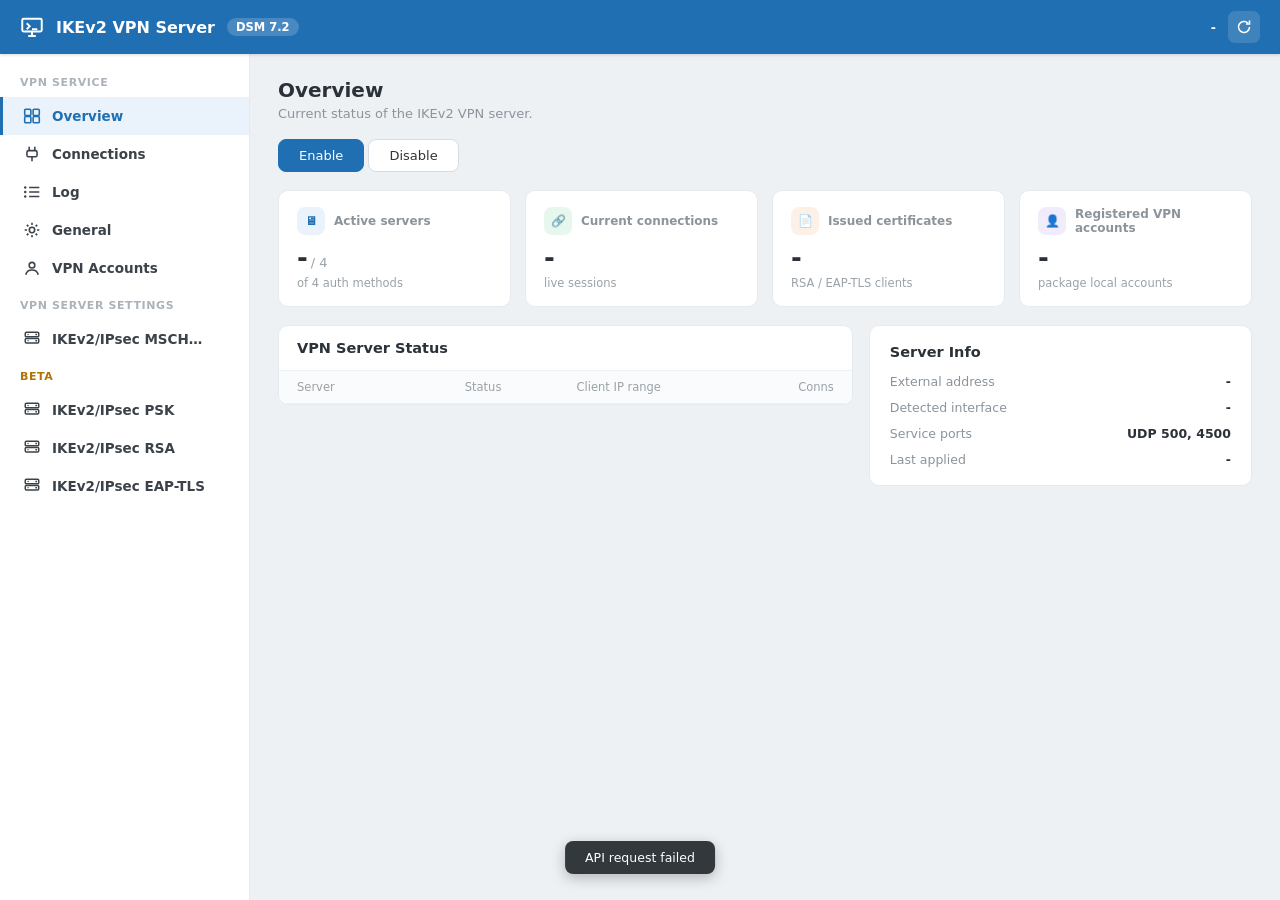
==== src/package/ui/index.html @ 40266e8a "Initial commit: IKEv2 VPN Server package for Synology DSM 7.2 Standalone IKEv2/IPsec VPN server for " ====
<!DOCTYPE html>
<html lang="ko">
<head>
<meta charset="utf-8">
<meta name="viewport" content="width=device-width, initial-scale=1">
<title>IKEv2 VPN Server</title>
<style>
:root{
    --bg:#eef1f4;--card:#ffffff;--line:#e6eaee;--line2:#eef1f4;--txt:#2b3138;--sub:#8b939b;
    --accent:#1f6fb2;--accent-h:#0a76c4;--accent-bg:#eaf3fb;
    --ok:#2fa85e;--ok-bg:#e8f7ee;--bad:#e5734a;--bad-bg:#fdf1e7;--warn:#d97a3a;
}
*{box-sizing:border-box}
body{margin:0;font-family:"Segoe UI","Apple SD Gothic Neo","Malgun Gothic",system-ui,sans-serif;
    color:var(--txt);background:var(--bg);font-size:13px}
a{color:var(--accent);text-decoration:none}a:hover{text-decoration:underline}
input,select,button{font-family:inherit;font-size:13px}
input:disabled,select:disabled{background:#f5f6f7!important;color:#b0b5ba!important;border-color:#e0e4e8!important}
select:focus,input:focus{border-color:var(--accent)!important;outline:none}
::-webkit-scrollbar{width:10px;height:10px}
::-webkit-scrollbar-thumb{background:#c9d0d7;border-radius:5px;border:2px solid transparent;background-clip:padding-box}

.app{display:flex;flex-direction:column;height:100vh;min-height:600px}
.topbar{height:54px;flex:none;background:var(--accent);display:flex;align-items:center;
    padding:0 20px;color:#fff;gap:12px;box-shadow:0 1px 3px rgba(0,0,0,.15);z-index:5}
.topbar .title{font-size:16px;font-weight:600}
.topbar .badge{padding:2px 9px;border-radius:11px;background:rgba(255,255,255,.18);font-size:11.5px;font-weight:600}
.topbar .spacer{flex:1}
.topbar .stat{display:flex;align-items:center;gap:8px;font-size:12.5px;font-weight:700;
    background:transparent;border:none;border-radius:0;padding:0;color:#fff}
.dot{width:9px;height:9px;border-radius:50%;flex:none}
.dot.ok{background:#54d17a;box-shadow:0 0 0 3px rgba(84,209,122,.25)}
.dot.bad{background:#e2e6ea}
.iconbtn{background:rgba(255,255,255,.14);border:none;color:#fff;width:32px;height:32px;
    border-radius:7px;cursor:pointer;display:flex;align-items:center;justify-content:center}
.iconbtn:hover{background:rgba(255,255,255,.26)}

.body{flex:1;display:flex;min-height:0}
.sidebar{width:250px;flex:none;background:#fff;border-right:1px solid var(--line);padding:10px 0;overflow-y:auto}
.sidebar .hd{padding:12px 20px 8px;font-size:11px;font-weight:700;color:#aab2ba;letter-spacing:.6px;text-transform:uppercase}
.navitem{display:flex;align-items:center;gap:11px;padding:10px 20px;cursor:pointer;font-size:13.5px;
    color:#3b4249;font-weight:600;border-left:3px solid transparent;user-select:none}
.navitem:hover{background:#f2f6fa}
.navitem.active{color:var(--accent);font-weight:700;background:var(--accent-bg);border-left-color:var(--accent)}
.navitem svg{flex:none}
.navitem .nm{flex:1;white-space:nowrap;overflow:hidden;text-overflow:ellipsis}
.navitem .dot{width:7px;height:7px}

.main{flex:1;min-width:0;overflow-y:auto}
.page{padding:24px 28px 40px;max-width:1200px}
.page h1{font-size:20px;font-weight:700;margin:0 0 4px}
.page .desc{color:var(--sub);margin-bottom:18px}
.hidden{display:none!important}

.card{background:var(--card);border:1px solid var(--line);border-radius:10px;overflow:hidden;margin-bottom:16px}
.card .pad{padding:18px 20px}
.card h2{font-size:14.5px;font-weight:700;margin:0}
.card .chd{padding:14px 18px;display:flex;align-items:center;justify-content:space-between;border-bottom:1px solid var(--line2)}

.notice{margin:0 0 14px;padding:10px 14px;border-radius:8px;background:var(--bad-bg);color:#a6431c;font-size:12.5px;line-height:1.5}
.notice.show{display:block}.notice{display:none}
.notice a{color:#a6431c;text-decoration:underline}

.statgrid{display:grid;grid-template-columns:repeat(auto-fit,minmax(190px,1fr));gap:14px;margin-bottom:18px}
.stat{background:var(--card);border:1px solid var(--line);border-radius:10px;padding:16px 18px}
.stat .top{display:flex;align-items:center;gap:9px;color:var(--sub);font-size:12px;font-weight:600}
.stat .ic{width:28px;height:28px;border-radius:8px;display:flex;align-items:center;justify-content:center;flex:none}
.stat .val{font-size:26px;font-weight:700;margin-top:10px;line-height:1}
.stat .val .unit{font-size:13px;font-weight:500;color:#9aa2a8;margin-left:3px}
.stat .sub{font-size:11.5px;color:#9aa2a8;margin-top:5px}

table{width:100%;border-collapse:collapse}
.thead{display:grid;padding:9px 18px;font-size:11.5px;color:#9aa2a8;background:#fafbfc;border-bottom:1px solid var(--line2)}
.trow{display:grid;padding:12px 18px;align-items:center;border-bottom:1px solid var(--line2);font-size:12.5px}
.trow:last-child{border-bottom:none}
.trow:hover{background:#f8fafc}
.empty{padding:60px 20px;text-align:center;color:#aab2ba}
.empty svg{margin-bottom:8px}

.badge2{display:inline-flex;align-items:center;gap:6px;padding:3px 10px;border-radius:12px;font-size:11.5px;font-weight:600}
.badge2 .d{width:6px;height:6px;border-radius:50%}
.beta-tag{font-size:10.5px;font-weight:700;letter-spacing:.5px;color:#8a5a00;background:#ffe6b0;padding:2px 7px;border-radius:6px;line-height:1.4}
.sidebar .hd.beta{color:#b07400}

.form-row{display:grid;grid-template-columns:170px 1fr;align-items:center;gap:12px;margin-bottom:13px}
.form-row label{color:#4a525a}
.form-row input[type=text],.form-row input[type=password],.form-row select{
    height:32px;border:1px solid #c3ccd4;border-radius:6px;padding:0 8px;max-width:320px;width:100%}
.chk{display:flex;align-items:center;gap:8px;cursor:pointer}
.chk input{width:15px;height:15px;accent-color:var(--accent);margin:0}

.btn{padding:8px 20px;font-size:13px;border-radius:8px;cursor:pointer;border:1px solid #d5dce2;background:#fff;color:#333}
.btn:hover{background:#f2f4f6}
.btn.primary{background:var(--accent);border-color:var(--accent);color:#fff}
.btn.primary:hover{background:var(--accent-h)}
.btn.danger{border-color:#f0c4b8;color:#c0472a;background:#fff}
.btn.danger:hover{background:#fdf1e7}
.btn.sm{padding:5px 12px;font-size:12px;border-radius:6px}
.btn:disabled{opacity:.5;cursor:default}
.actions{display:flex;justify-content:flex-end;gap:10px;margin-top:16px}
.toolbar{padding:12px 18px;display:flex;gap:8px;align-items:center;border-bottom:1px solid var(--line2)}

.searchbox{position:relative;width:220px}
.searchbox svg{position:absolute;left:9px;top:9px}
.searchbox input{width:100%;height:32px;border:1px solid #c3ccd4;border-radius:6px;padding:0 8px 0 30px}

#toast{position:fixed;bottom:26px;left:50%;transform:translateX(-50%) translateY(20px);
    background:rgba(40,44,48,.94);color:#fff;padding:9px 20px;border-radius:8px;font-size:12.5px;
    box-shadow:0 4px 14px rgba(0,0,0,.25);opacity:0;pointer-events:none;transition:.2s}
#toast.show{opacity:1;transform:translateX(-50%) translateY(0)}
</style>
</head>
<body>

<div class="app">
  <div class="topbar">
    <svg width="24" height="24" viewBox="0 0 16 16" fill="none" stroke="#fff" stroke-width="1.3"><rect x="1.5" y="2.5" width="13" height="8.5" rx="1"></rect><path d="M5.5 14h5M8 11v3"></path><path d="M4.5 5.5l2 2-2 2M8 9.5h3.5" stroke-width="1.2"></path></svg>
    <div class="title">IKEv2 VPN Server</div>
    <div class="badge">DSM 7.2</div>
    <div class="spacer"></div>
    <div class="stat"><span class="dot" id="d_svc"></span><span id="t_svc">-</span></div>
    <button class="iconbtn" id="btn_refresh" data-i18n-title="refresh_title" title="새로고침"><svg width="16" height="16" viewBox="0 0 16 16" fill="none" stroke="currentColor" stroke-width="1.6"><path d="M13.5 8a5.5 5.5 0 1 1-1.6-3.9"></path><path d="M13.5 1.5v3.5H10"></path></svg></button>
  </div>

  <div class="body">
    <div class="sidebar">
      <div class="hd" data-i18n="nav_service_group">VPN 서비스 관리</div>
      <div class="navitem" data-nav="overview"><svg width="18" height="18" viewBox="0 0 16 16" fill="none" stroke="currentColor" stroke-width="1.4"><rect x="1.5" y="2" width="5.5" height="5.5" rx="1"></rect><rect x="9" y="2" width="5.5" height="5.5" rx="1"></rect><rect x="1.5" y="8.5" width="5.5" height="5.5" rx="1"></rect><rect x="9" y="8.5" width="5.5" height="5.5" rx="1"></rect></svg><span class="nm" data-i18n="nav_overview">개요</span></div>
      <div class="navitem" data-nav="connections"><svg width="18" height="18" viewBox="0 0 16 16" fill="none" stroke="currentColor" stroke-width="1.4"><path d="M5.5 1.5v3.5M10.5 1.5v3.5"></path><rect x="3.5" y="5" width="9" height="5.5" rx="1.5"></rect><path d="M8 10.5v4"></path></svg><span class="nm" data-i18n="nav_connections">연결 목록</span></div>
      <div class="navitem" data-nav="log"><svg width="18" height="18" viewBox="0 0 16 16" fill="none" stroke="currentColor" stroke-width="1.4"><path d="M5.5 4h9M5.5 8h9M5.5 12h9"></path><path d="M2 4h.01M2 8h.01M2 12h.01" stroke-width="2.2" stroke-linecap="round"></path></svg><span class="nm" data-i18n="nav_log">로그</span></div>
      <div class="navitem" data-nav="general"><svg width="18" height="18" viewBox="0 0 16 16" fill="none" stroke="currentColor" stroke-width="1.4"><circle cx="8" cy="8" r="2.4"></circle><path d="M8 1.5v2M8 12.5v2M1.5 8h2M12.5 8h2M3.4 3.4l1.4 1.4M11.2 11.2l1.4 1.4M12.6 3.4l-1.4 1.4M4.8 11.2l-1.4 1.4"></path></svg><span class="nm" data-i18n="nav_general">일반 설정</span></div>
      <div class="navitem" data-nav="accounts"><svg width="18" height="18" viewBox="0 0 16 16" fill="none" stroke="currentColor" stroke-width="1.4"><circle cx="8" cy="5.5" r="2.5"></circle><path d="M2.5 14c.7-3 3-4.2 5.5-4.2s4.8 1.2 5.5 4.2"></path></svg><span class="nm" data-i18n="nav_accounts">VPN 계정</span></div>
      <div class="hd" data-i18n="nav_server_group">VPN Server 설정</div>
      <div class="navitem" data-nav="mschapv2"><svg width="18" height="18" viewBox="0 0 16 16" fill="none" stroke="currentColor" stroke-width="1.3"><rect x="2" y="2" width="12" height="4" rx="1"></rect><rect x="2" y="7.5" width="12" height="4" rx="1"></rect><circle cx="4.5" cy="4" r=".6" fill="currentColor" stroke="none"></circle><circle cx="4.5" cy="9.5" r=".6" fill="currentColor" stroke="none"></circle><path d="M11 4h1.5M11 9.5h1.5"></path></svg><span class="nm">IKEv2/IPsec MSCHAPv2</span><span class="dot" id="d_srv_mschapv2"></span></div>
      <div class="hd beta">Beta</div>
      <div class="navitem" data-nav="psk"><svg width="18" height="18" viewBox="0 0 16 16" fill="none" stroke="currentColor" stroke-width="1.3"><rect x="2" y="2" width="12" height="4" rx="1"></rect><rect x="2" y="7.5" width="12" height="4" rx="1"></rect><circle cx="4.5" cy="4" r=".6" fill="currentColor" stroke="none"></circle><circle cx="4.5" cy="9.5" r=".6" fill="currentColor" stroke="none"></circle><path d="M11 4h1.5M11 9.5h1.5"></path></svg><span class="nm">IKEv2/IPsec PSK</span><span class="dot" id="d_srv_psk"></span></div>
      <div class="navitem" data-nav="rsa"><svg width="18" height="18" viewBox="0 0 16 16" fill="none" stroke="currentColor" stroke-width="1.3"><rect x="2" y="2" width="12" height="4" rx="1"></rect><rect x="2" y="7.5" width="12" height="4" rx="1"></rect><circle cx="4.5" cy="4" r=".6" fill="currentColor" stroke="none"></circle><circle cx="4.5" cy="9.5" r=".6" fill="currentColor" stroke="none"></circle><path d="M11 4h1.5M11 9.5h1.5"></path></svg><span class="nm">IKEv2/IPsec RSA</span><span class="dot" id="d_srv_rsa"></span></div>
      <div class="navitem" data-nav="eaptls"><svg width="18" height="18" viewBox="0 0 16 16" fill="none" stroke="currentColor" stroke-width="1.3"><rect x="2" y="2" width="12" height="4" rx="1"></rect><rect x="2" y="7.5" width="12" height="4" rx="1"></rect><circle cx="4.5" cy="4" r=".6" fill="currentColor" stroke="none"></circle><circle cx="4.5" cy="9.5" r=".6" fill="currentColor" stroke="none"></circle><path d="M11 4h1.5M11 9.5h1.5"></path></svg><span class="nm">IKEv2/IPsec EAP-TLS</span><span class="dot" id="d_srv_eaptls"></span></div>
    </div>

    <div class="main">

      <!-- ================= overview ================= -->
      <div class="page" id="pg_overview">
        <h1 data-i18n="ov_title">개요</h1>
        <div class="desc" data-i18n="ov_desc">IKEv2 VPN 서버의 현재 상태입니다.</div>
        <div class="notice" id="n_setup"></div>
        <div class="notice" id="n_daemon"></div>

        <div style="margin-bottom:18px">
          <button class="btn primary" id="btn_svc_enable" data-i18n="btn_enable">활성화</button>
          <button class="btn" id="btn_svc_disable" data-i18n="btn_disable">비활성화</button>
        </div>

        <div class="statgrid">
          <div class="stat"><div class="top"><span class="ic" style="background:var(--accent-bg);color:var(--accent)">&#128421;</span><span data-i18n="stat_active">활성 서버</span></div><div class="val" id="s_active">-<span class="unit">/ 4</span></div><div class="sub" data-i18n="stat_active_sub">인증 방식 4개 중</div></div>
          <div class="stat"><div class="top"><span class="ic" style="background:var(--ok-bg);color:var(--ok)">&#128279;</span><span data-i18n="stat_conn">현재 연결</span></div><div class="val" id="s_conn">-</div><div class="sub" data-i18n="stat_conn_sub">실시간 세션 수</div></div>
          <div class="stat"><div class="top"><span class="ic" style="background:#fdf1e7;color:#d97a3a">&#128196;</span><span data-i18n="stat_certs">발급된 인증서</span></div><div class="val" id="s_certs">-</div><div class="sub" data-i18n="stat_certs_sub">RSA / EAP-TLS 클라이언트</div></div>
          <div class="stat"><div class="top"><span class="ic" style="background:#f0ecfb;color:#7159c4">&#128100;</span><span data-i18n="stat_users">등록된 VPN 계정</span></div><div class="val" id="s_users">-</div><div class="sub" data-i18n="stat_users_sub">패키지 로컬 계정</div></div>
        </div>

        <div style="display:grid;grid-template-columns:1.5fr 1fr;gap:16px;align-items:start">
          <div class="card">
            <div class="chd"><h2 data-i18n="ov_serverstate">VPN 서버 상태</h2><span id="t_enabledcount" style="font-size:12px;color:var(--sub)"></span></div>
            <div class="thead" style="grid-template-columns:1.5fr 1fr 1.4fr .9fr"><div data-i18n="th_server">서버</div><div data-i18n="th_status">상태</div><div data-i18n="th_subnet">클라이언트 IP 대역</div><div style="text-align:right" data-i18n="th_conn">연결</div></div>
            <div id="ov_rows"></div>
          </div>
          <div class="card"><div class="pad">
            <h2 style="margin-bottom:14px" data-i18n="ov_serverinfo">서버 정보</h2>
            <div style="display:grid;grid-template-columns:auto 1fr;row-gap:11px;column-gap:14px;font-size:12.5px">
              <span style="color:var(--sub)" data-i18n="info_addr">외부 주소</span><span id="i_addr" style="text-align:right;font-weight:600">-</span>
              <span style="color:var(--sub)" data-i18n="info_iface">감지된 네트워크 인터페이스</span><span id="i_iface" style="text-align:right;font-weight:600">-</span>
              <span style="color:var(--sub)" data-i18n="info_port">서비스 포트</span><span style="text-align:right;font-weight:600">UDP 500, 4500</span>
              <span style="color:var(--sub)" data-i18n="info_applied">마지막 설정 적용</span><span id="i_applied" style="text-align:right;font-weight:600">-</span>
            </div>
          </div></div>
        </div>
      </div>

      <!-- ================= connections ================= -->
      <div class="page hidden" id="pg_connections">
        <h1 data-i18n="conn_title">연결 목록</h1>
        <div class="desc" data-i18n="conn_desc">현재 연결된 IKEv2 VPN 세션입니다.</div>
        <div class="card">
          <div class="toolbar"><div style="flex:1"></div><button class="btn" id="btn_conn_refresh" data-i18n="btn_refresh2">새로 고침</button></div>
          <div class="thead" style="grid-template-columns:1.1fr 1.3fr 1.3fr 1fr .9fr"><div data-i18n="th_proto">프로토콜</div><div data-i18n="th_clientip">클라이언트 IP</div><div data-i18n="th_assignedip">할당 IP</div><div data-i18n="th_status">상태</div><div style="text-align:right" data-i18n="th_action">작업</div></div>
          <div id="conn_rows"></div>
        </div>
      </div>

      <!-- ================= log ================= -->
      <div class="page hidden" id="pg_log">
        <h1 data-i18n="log_title">로그</h1>
        <div class="desc" data-i18n="log_desc">인증 성공/실패 및 연결 종료 이벤트입니다 (최근 300건).</div>
        <div class="card">
          <div class="toolbar">
            <button class="btn" id="btn_log_clear" data-i18n="btn_clear">정리</button>
            <button class="btn" id="btn_log_export" data-i18n="btn_export">내보내기</button>
            <div style="flex:1"></div>
            <select id="f_log_proto" style="width:200px;height:34px;border:1px solid #c3ccd4;border-radius:6px;padding:0 8px">
              <option value="" data-i18n="opt_all">모두</option>
              <option value="MSCHAPv2">IKEv2/IPsec MSCHAPv2</option>
              <option value="PSK">IKEv2/IPsec PSK</option>
              <option value="RSA">IKEv2/IPsec RSA</option>
              <option value="EAP-TLS">IKEv2/IPsec EAP-TLS</option>
            </select>
          </div>
          <div class="thead" style="grid-template-columns:1.3fr 1fr 1fr 2fr"><div data-i18n="th_datetime">날짜 및 시간</div><div data-i18n="th_proto">프로토콜</div><div data-i18n="th_ip">IP</div><div data-i18n="th_event">이벤트</div></div>
          <div id="log_rows"></div>
        </div>
      </div>

      <!-- ================= general ================= -->
      <div class="page hidden" id="pg_general">
        <h1 data-i18n="gen_title">일반 설정</h1>
        <div class="desc" data-i18n="gen_desc">서버 공통 설정입니다.</div>
        <div class="card"><div class="pad">
          <div class="form-row"><label data-i18n="lbl_hostname">외부 호스트 이름</label><input type="text" id="g_hostname" data-i18n-ph="ph_hostname" placeholder="비우면 인증서 CN 사용"></div>
          <div class="form-row"><label data-i18n="lbl_enc">암호화</label>
            <select id="g_enc"><option value="auto" data-i18n="enc_auto_opt">권장 (자동, 여러 후보 제공)</option><option value="aes256" data-i18n="enc_aes256">AES-256만</option><option value="aes128" data-i18n="enc_aes128">AES-128만</option></select>
          </div>
          <div class="form-row"><label data-i18n="lbl_iface">수신 인터페이스</label>
            <select id="g_iface"><option value="" data-i18n="opt_all_ifaces">모든 인터페이스</option></select>
          </div>
          <div class="form-row"><label data-i18n="lbl_egress">인터넷 연결 인터페이스</label><span id="g_iface_ro" style="color:#4a525a">-</span></div>
        </div></div>
        <div class="card"><div class="pad">
          <h2 style="margin-bottom:12px" data-i18n="sec_title">보안</h2>
          <label class="chk"><input type="checkbox" id="g_autoblock"><span data-i18n="autoblock_label">DSM 자동 차단 연동 (인증 실패 IP를 DSM 자동 차단 목록에 등록)</span></label>
          <div class="notice" id="n_dsmab" style="margin-top:10px"></div>
        </div></div>
        <div class="actions"><button class="btn" id="btn_general_reset" data-i18n="btn_reset">재설정</button><button class="btn primary" id="btn_general_apply" data-i18n="btn_apply">적용</button></div>
      </div>

      <!-- ================= VPN accounts ================= -->
      <div class="page hidden" id="pg_accounts">
        <h1 data-i18n="acc_title">VPN 계정</h1>
        <div class="desc" data-i18n="acc_desc">MSCHAPv2(패키지 계정 모드)에서 사용할 로컬 VPN 계정입니다. DSM 계정 모드는 활성화된 DSM 사용자 계정을 그대로 사용합니다(비활성/무암호 계정은 자동 제외).</div>
        <div class="card">
          <div class="toolbar">
            <input type="text" id="a_user" data-i18n-ph="ph_username" placeholder="사용자 이름" style="height:32px;border:1px solid #c3ccd4;border-radius:6px;padding:0 8px;width:160px">
            <input type="password" id="a_pass" data-i18n-ph="ph_password" placeholder="비밀번호" style="height:32px;border:1px solid #c3ccd4;border-radius:6px;padding:0 8px;width:160px">
            <button class="btn primary sm" id="btn_user_add" data-i18n="btn_addaccount">계정 추가</button>
            <div style="flex:1"></div>
            <div class="searchbox"><svg width="14" height="14" viewBox="0 0 16 16" fill="none" stroke="#9aa2a8" stroke-width="1.6"><circle cx="7" cy="7" r="4.5"></circle><path d="M10.5 10.5L14 14"></path></svg><input id="a_search" data-i18n-ph="ph_search" placeholder="검색"></div>
          </div>
          <div class="thead" style="grid-template-columns:2fr 1fr"><div data-i18n="th_username">사용자 이름</div><div style="text-align:right" data-i18n="th_action">작업</div></div>
          <div id="acc_rows"></div>
        </div>
      </div>

      <!-- ================= per-server pages (mschapv2/psk/rsa/eaptls) ================= -->
      <div class="page hidden" id="pg_server">
        <div style="display:flex;align-items:center;gap:12px;margin-bottom:6px">
          <span style="width:38px;height:38px;border-radius:10px;background:var(--accent-bg);display:flex;align-items:center;justify-content:center;flex:none"><svg width="20" height="20" viewBox="0 0 16 16" fill="none" stroke="var(--accent)" stroke-width="1.2"><rect x="2" y="2" width="12" height="4.5" rx="1"></rect><rect x="2" y="8" width="12" height="4.5" rx="1"></rect><circle cx="4.4" cy="4.25" r=".7" fill="var(--accent)" stroke="none"></circle><circle cx="4.4" cy="10.25" r=".7" fill="var(--accent)" stroke="none"></circle></svg></span>
          <div><div style="font-size:20px;font-weight:700;display:flex;align-items:center;gap:8px"><span id="sv_title">-</span><span id="sv_beta_tag" class="beta-tag hidden">BETA</span></div><div style="font-size:12.5px;color:var(--sub)" data-i18n="sv_desc">이 인증 방식을 사용하는 IKEv2 VPN 서버를 구성합니다.</div></div>
        </div>

        <div class="notice" id="n_beta" style="background:#fff6e5;color:#8a5a00" data-i18n-html="beta_notice">이 인증 방식은 <b>Beta</b> 기능입니다. 실기기 검증이 충분하지 않아 예고 없이 동작이 바뀌거나 정상 동작하지 않을 수 있습니다. 안정적인 사용에는 <b>IKEv2/IPsec MSCHAPv2</b>를 권장합니다.</div>

        <div class="card"><div class="pad">
          <label class="chk" style="padding-bottom:16px;margin-bottom:16px;border-bottom:1px solid var(--line2)"><input type="checkbox" id="sv_enabled"><span style="font-weight:600;font-size:14px" id="sv_enabled_label">서버 활성화</span></label>

          <div class="form-row"><label data-i18n="lbl_subnet">클라이언트 IP 대역 (CIDR)</label><input type="text" id="sv_subnet" placeholder="10.10.0.0/24"></div>
          <div class="form-row"><label data-i18n="lbl_dns">DNS</label><input type="text" id="sv_dns" placeholder="8.8.8.8"></div>

          <div class="form-row hidden" id="row_authsrc"><label data-i18n="lbl_authsrc">인증 소스</label>
            <select id="sv_authsrc"><option value="local" data-i18n="authsrc_local">패키지 VPN 계정</option><option value="dsm" data-i18n="authsrc_dsm">DSM 사용자 계정</option></select>
          </div>
          <div class="notice" id="n_radius"></div>

          <div class="form-row hidden" id="row_psk"><label data-i18n="lbl_psk">사전 공유 키</label><input type="password" id="sv_psk" data-i18n-ph="ph_psk_auto" placeholder="비워두면 자동 생성"></div>

          <div class="form-row"><label data-i18n="lbl_enc">암호화</label><span id="sv_enc_ro" style="color:#4a525a">-</span>&nbsp;<a href="#" id="sv_enc_link" data-i18n="enc_change_link">(일반 설정에서 변경)</a></div>

          <div class="form-row hidden" id="row_cert"><label data-i18n="lbl_servercert">서버 인증서</label><span id="sv_cert_ro" style="color:#4a525a">-</span></div>
          <div class="form-row hidden" id="row_clientca"><label data-i18n="lbl_clientca">클라이언트 CA</label><span id="sv_clientca_ro" style="color:#4a525a" data-i18n="clientca_default">패키지 자체 발급 CA</span></div>
        </div></div>

        <div class="actions"><button class="btn" id="btn_server_reset" data-i18n="btn_reset">재설정</button><button class="btn primary" id="btn_server_apply" data-i18n="btn_apply">적용</button></div>

        <!-- profile downloads -->
        <div class="card hidden" id="card_profiles"><div class="pad">
          <h2 style="margin-bottom:12px" data-i18n="profiles_title">클라이언트 프로필</h2>
          <div style="display:flex;flex-wrap:wrap;gap:8px" id="profile_buttons"></div>
        </div></div>

        <!-- client certificates (rsa / eaptls) -->
        <div class="card hidden" id="card_certs">
          <div class="chd"><h2 data-i18n="clientcert_title">클라이언트 인증서</h2></div>
          <div class="pad" style="padding-bottom:0">
            <div style="display:flex;gap:8px;margin-bottom:14px">
              <input type="text" id="c_name" data-i18n-ph="ph_certname" placeholder="인증서 이름" style="height:32px;border:1px solid #c3ccd4;border-radius:6px;padding:0 8px;width:160px">
              <input type="password" id="c_pass" data-i18n-ph="ph_p12pass" placeholder="P12 비밀번호" style="height:32px;border:1px solid #c3ccd4;border-radius:6px;padding:0 8px;width:160px">
              <button class="btn primary sm" id="btn_cert_issue" data-i18n="btn_issue">발급 &amp; 다운로드</button>
            </div>
          </div>
          <div class="thead" style="grid-template-columns:1.6fr 1.4fr .8fr"><div data-i18n="th_name">이름</div><div data-i18n="th_expiry">만료일</div><div style="text-align:right" data-i18n="th_action">작업</div></div>
          <div id="cert_rows"></div>
        </div>
      </div>

    </div>
  </div>
</div>

<div id="toast"></div>

<form id="f_download" method="POST" style="display:none" target="dl_frame"></form>
<iframe name="dl_frame" style="display:none"></iframe>

<script>
// ------------------------------------------------------------ i18n
// Korean for Korean browsers, English for everyone else.
var LANG = (function () {
    var l = (navigator.languages && navigator.languages[0]) || navigator.language || navigator.userLanguage || "en";
    return /^ko/i.test(l) ? "ko" : "en";
})();

var I18N = {
    ko: {
        refresh_title: "새로고침",
        nav_service_group: "VPN 서비스 관리", nav_server_group: "VPN Server 설정",
        nav_overview: "개요", nav_connections: "연결 목록", nav_log: "로그", nav_general: "일반 설정", nav_accounts: "VPN 계정",
        ov_title: "개요", ov_desc: "IKEv2 VPN 서버의 현재 상태입니다.",
        btn_enable: "활성화", btn_disable: "비활성화",
        stat_active: "활성 서버", stat_active_sub: "인증 방식 4개 중",
        stat_conn: "현재 연결", stat_conn_sub: "실시간 세션 수",
        stat_certs: "발급된 인증서", stat_certs_sub: "RSA / EAP-TLS 클라이언트",
        stat_users: "등록된 VPN 계정", stat_users_sub: "패키지 로컬 계정",
        ov_serverstate: "VPN 서버 상태", ov_serverinfo: "서버 정보",
        th_server: "서버", th_status: "상태", th_subnet: "클라이언트 IP 대역", th_conn: "연결",
        info_addr: "외부 주소", info_iface: "감지된 네트워크 인터페이스", info_port: "서비스 포트", info_applied: "마지막 설정 적용",
        conn_title: "연결 목록", conn_desc: "현재 연결된 IKEv2 VPN 세션입니다.",
        btn_refresh2: "새로 고침",
        th_proto: "프로토콜", th_clientip: "클라이언트 IP", th_assignedip: "할당 IP", th_action: "작업",
        log_title: "로그", log_desc: "인증 성공/실패 및 연결 종료 이벤트입니다 (최근 300건).",
        btn_clear: "정리", btn_export: "내보내기", opt_all: "모두",
        th_datetime: "날짜 및 시간", th_ip: "IP", th_event: "이벤트",
        gen_title: "일반 설정", gen_desc: "서버 공통 설정입니다.",
        lbl_hostname: "외부 호스트 이름", ph_hostname: "비우면 인증서 CN 사용",
        lbl_enc: "암호화", enc_auto_opt: "권장 (자동, 여러 후보 제공)", enc_aes256: "AES-256만", enc_aes128: "AES-128만",
        lbl_iface: "수신 인터페이스", opt_all_ifaces: "모든 인터페이스", lbl_egress: "인터넷 연결 인터페이스",
        sec_title: "보안", autoblock_label: "DSM 자동 차단 연동 (인증 실패 IP를 DSM 자동 차단 목록에 등록)",
        btn_reset: "재설정", btn_apply: "적용",
        acc_title: "VPN 계정", acc_desc: "MSCHAPv2(패키지 계정 모드)에서 사용할 로컬 VPN 계정입니다. DSM 계정 모드는 활성화된 DSM 사용자 계정을 그대로 사용합니다(비활성/무암호 계정은 자동 제외).",
        ph_username: "사용자 이름", ph_password: "비밀번호", btn_addaccount: "계정 추가", ph_search: "검색", th_username: "사용자 이름",
        sv_desc: "이 인증 방식을 사용하는 IKEv2 VPN 서버를 구성합니다.",
        beta_notice: "이 인증 방식은 <b>Beta</b> 기능입니다. 실기기 검증이 충분하지 않아 예고 없이 동작이 바뀌거나 정상 동작하지 않을 수 있습니다. 안정적인 사용에는 <b>IKEv2/IPsec MSCHAPv2</b>를 권장합니다.",
        lbl_subnet: "클라이언트 IP 대역 (CIDR)", lbl_dns: "DNS",
        lbl_authsrc: "인증 소스", authsrc_local: "패키지 VPN 계정", authsrc_dsm: "DSM 사용자 계정",
        lbl_psk: "사전 공유 키", ph_psk_auto: "비워두면 자동 생성",
        enc_change_link: "(일반 설정에서 변경)",
        lbl_servercert: "서버 인증서", lbl_clientca: "클라이언트 CA", clientca_default: "패키지 자체 발급 CA",
        profiles_title: "클라이언트 프로필", clientcert_title: "클라이언트 인증서",
        ph_certname: "인증서 이름", ph_p12pass: "P12 비밀번호", btn_issue: "발급 & 다운로드",
        th_name: "이름", th_expiry: "만료일",
        svc_stopped: "서비스 중지됨", svc_running: "서비스 실행 중", svc_daemon_stopped: "IPsec 데몬 중지됨",
        setup_notice: "<b>권한 설정이 필요합니다.</b> SSH에서 <code>sudo {cmd}</code>를 1회 실행한 뒤 새로고침하세요.",
        daemon_notice: "IPsec 데몬이 실행 중이 아닙니다. 서비스를 다시 활성화하거나 로그를 확인하세요.",
        enabled_count: "{n} / 4 활성화",
        state_on: "활성화됨", state_off: "사용 안함", iface_none: "감지 안 됨",
        loading: "불러오는 중…", load_failed: "불러오기 실패",
        no_connections: "현재 연결된 사용자가 없습니다", btn_disconnect: "연결 해제",
        confirm_disconnect: "이 인증 방식의 모든 세션을 연결 해제할까요?", disconnected_ok: "연결이 해제되었습니다",
        fail: "실패",
        ev_established: "연결 성공", ev_authfail: "인증 실패", ev_disconnected: "연결 해제",
        no_events: "기록된 이벤트가 없습니다", confirm_clearlog: "로그를 정리할까요?", cleared_ok: "정리되었습니다",
        enc_auto_short: "권장 (자동)",
        dsmab_off: "DSM 자동 차단이 제어판 &gt; 보안 &gt; 보호에서 꺼져 있습니다. 이 옵션은 DSM 자동 차단이 켜져 있어야 동작합니다.",
        iface_missing: "(없음)",
        settings_applied: "설정이 적용되었습니다", status_query_failed: "상태 조회 실패", api_failed: "API 요청 실패",
        no_search_results: "검색 결과가 없습니다", no_accounts: "등록된 계정이 없습니다",
        btn_delete: "삭제", confirm_deluser: "'{user}' 계정을 삭제할까요?", deleted_ok: "삭제되었습니다",
        enter_userpass: "사용자 이름/비밀번호를 입력하세요", account_added: "계정이 추가되었습니다",
        server_enable_suffix: "{title} 서버 활성화",
        psk_set: "설정됨 (비워두면 유지)",
        selfsigned_suffix: " (자체 서명)", clientca_notissued: "패키지 자체 발급 CA (아직 발급 안 됨)",
        radius_notice_main: "DSM 사용자 계정을 그대로 사용합니다. 서비스가 시작될 때마다 활성화된 DSM 계정을 자동으로 등록하며, <b>비활성화(만료)되거나 비밀번호가 없는 계정은 자동으로 제외</b>됩니다. 계정 추가·삭제나 비밀번호 변경은 다시 적용(재시작) 후 반영됩니다.",
        radius_notice_count: "<br>현재 등록 가능한 활성 DSM 계정: <b>{n}개</b>.",
        prof_android: "Android 안내", prof_ca: "CA 인증서",
        no_certs: "발급된 인증서가 없습니다",
        confirm_delcert: "'{name}' 인증서 기록을 삭제할까요? (폐기되지는 않습니다)",
        enter_namepass: "이름/비밀번호를 입력하세요",
        enable_failed: "활성화 실패", enabled_ok: "활성화되었습니다",
        confirm_disable: "VPN 서비스를 비활성화할까요? 모든 연결이 끊어집니다.", disabled_ok: "비활성화되었습니다"
    },
    en: {
        refresh_title: "Refresh",
        nav_service_group: "VPN Service", nav_server_group: "VPN Server Settings",
        nav_overview: "Overview", nav_connections: "Connections", nav_log: "Log", nav_general: "General", nav_accounts: "VPN Accounts",
        ov_title: "Overview", ov_desc: "Current status of the IKEv2 VPN server.",
        btn_enable: "Enable", btn_disable: "Disable",
        stat_active: "Active servers", stat_active_sub: "of 4 auth methods",
        stat_conn: "Current connections", stat_conn_sub: "live sessions",
        stat_certs: "Issued certificates", stat_certs_sub: "RSA / EAP-TLS clients",
        stat_users: "Registered VPN accounts", stat_users_sub: "package local accounts",
        ov_serverstate: "VPN Server Status", ov_serverinfo: "Server Info",
        th_server: "Server", th_status: "Status", th_subnet: "Client IP range", th_conn: "Conns",
        info_addr: "External address", info_iface: "Detected interface", info_port: "Service ports", info_applied: "Last applied",
        conn_title: "Connections", conn_desc: "Currently connected IKEv2 VPN sessions.",
        btn_refresh2: "Refresh",
        th_proto: "Protocol", th_clientip: "Client IP", th_assignedip: "Assigned IP", th_action: "Action",
        log_title: "Log", log_desc: "Authentication and disconnect events (last 300).",
        btn_clear: "Clear", btn_export: "Export", opt_all: "All",
        th_datetime: "Date & time", th_ip: "IP", th_event: "Event",
        gen_title: "General", gen_desc: "Settings common to all servers.",
        lbl_hostname: "External hostname", ph_hostname: "blank = use certificate CN",
        lbl_enc: "Encryption", enc_auto_opt: "Recommended (auto, several suites)", enc_aes256: "AES-256 only", enc_aes128: "AES-128 only",
        lbl_iface: "Listen interface", opt_all_ifaces: "All interfaces", lbl_egress: "Internet interface",
        sec_title: "Security", autoblock_label: "DSM Auto Block integration (register auth-failure IPs in DSM's Auto Block list)",
        btn_reset: "Reset", btn_apply: "Apply",
        acc_title: "VPN Accounts", acc_desc: "Local VPN accounts for MSCHAPv2 (package-account mode). DSM-account mode uses your active DSM user accounts directly (disabled/passwordless accounts are excluded automatically).",
        ph_username: "Username", ph_password: "Password", btn_addaccount: "Add account", ph_search: "Search", th_username: "Username",
        sv_desc: "Configure the IKEv2 VPN server for this authentication method.",
        beta_notice: "This authentication method is a <b>Beta</b> feature. It has not been sufficiently tested on real devices and may change or not work without notice. For stable use, <b>IKEv2/IPsec MSCHAPv2</b> is recommended.",
        lbl_subnet: "Client IP range (CIDR)", lbl_dns: "DNS",
        lbl_authsrc: "Auth source", authsrc_local: "Package VPN accounts", authsrc_dsm: "DSM user accounts",
        lbl_psk: "Pre-shared key", ph_psk_auto: "blank = auto-generate",
        enc_change_link: "(change in General)",
        lbl_servercert: "Server certificate", lbl_clientca: "Client CA", clientca_default: "Package-issued CA",
        profiles_title: "Client profiles", clientcert_title: "Client certificates",
        ph_certname: "Certificate name", ph_p12pass: "P12 password", btn_issue: "Issue & download",
        th_name: "Name", th_expiry: "Expires",
        svc_stopped: "Service stopped", svc_running: "Service running", svc_daemon_stopped: "IPsec daemon stopped",
        setup_notice: "<b>Setup required.</b> Run <code>sudo {cmd}</code> once over SSH, then refresh.",
        daemon_notice: "The IPsec daemon is not running. Re-enable the service or check the log.",
        enabled_count: "{n} / 4 active",
        state_on: "Enabled", state_off: "Disabled", iface_none: "Not detected",
        loading: "Loading…", load_failed: "Failed to load",
        no_connections: "No users are currently connected", btn_disconnect: "Disconnect",
        confirm_disconnect: "Disconnect all sessions for this method?", disconnected_ok: "Disconnected",
        fail: "Failed",
        ev_established: "Connected", ev_authfail: "Auth failed", ev_disconnected: "Disconnected",
        no_events: "No events recorded", confirm_clearlog: "Clear the log?", cleared_ok: "Cleared",
        enc_auto_short: "Recommended (auto)",
        dsmab_off: "DSM Auto Block is turned off in Control Panel &gt; Security &gt; Protection. This option requires DSM Auto Block to be on.",
        iface_missing: "(missing)",
        settings_applied: "Settings applied", status_query_failed: "Failed to query status", api_failed: "API request failed",
        no_search_results: "No matching results", no_accounts: "No accounts registered",
        btn_delete: "Delete", confirm_deluser: "Delete account '{user}'?", deleted_ok: "Deleted",
        enter_userpass: "Enter a username and password", account_added: "Account added",
        server_enable_suffix: "Enable {title} server",
        psk_set: "Set (blank = keep)",
        selfsigned_suffix: " (self-signed)", clientca_notissued: "Package-issued CA (not yet issued)",
        radius_notice_main: "DSM user accounts are used directly. Each time the service starts, active DSM accounts are registered automatically, and <b>disabled (expired) or passwordless accounts are excluded</b>. Adding/removing accounts or changing passwords takes effect after re-applying (restart).",
        radius_notice_count: "<br>Active DSM accounts currently eligible: <b>{n}</b>.",
        prof_android: "Android guide", prof_ca: "CA certificate",
        no_certs: "No certificates issued",
        confirm_delcert: "Delete the record for certificate '{name}'? (It is not revoked.)",
        enter_namepass: "Enter a name and password",
        enable_failed: "Enable failed", enabled_ok: "Enabled",
        confirm_disable: "Disable the VPN service? All connections will drop.", disabled_ok: "Disabled"
    }
};

function t(key, vars) {
    var s = (I18N[LANG] && I18N[LANG][key]);
    if (s == null) s = I18N.en[key];
    if (s == null) s = key;
    if (vars) { for (var k in vars) s = s.split("{" + k + "}").join(vars[k]); }
    return s;
}

function applyStaticI18n() {
    document.documentElement.lang = LANG;
    var i, els;
    els = document.querySelectorAll("[data-i18n]");
    for (i = 0; i < els.length; i++) els[i].textContent = t(els[i].getAttribute("data-i18n"));
    els = document.querySelectorAll("[data-i18n-html]");
    for (i = 0; i < els.length; i++) els[i].innerHTML = t(els[i].getAttribute("data-i18n-html"));
    els = document.querySelectorAll("[data-i18n-ph]");
    for (i = 0; i < els.length; i++) els[i].placeholder = t(els[i].getAttribute("data-i18n-ph"));
    els = document.querySelectorAll("[data-i18n-title]");
    for (i = 0; i < els.length; i++) els[i].title = t(els[i].getAttribute("data-i18n-title"));
}

// ------------------------------------------------------------ app
var API = "api.cgi";
var STATE = null;
var PAGE = "overview";
var SERVER_DEFS = {
    mschapv2: { title: "IKEv2/IPsec MSCHAPv2", enField: "mschapv2", subnetField: "subnet_mschapv2", dnsField: "dns_mschapv2", authsrc: true, psk: false, cert: true, clientca: false, connKey: "connections_mschapv2" },
    psk:      { title: "IKEv2/IPsec PSK",      enField: "psk_enabled", subnetField: "subnet_psk", dnsField: "dns_psk", authsrc: false, psk: true, cert: false, clientca: false, connKey: "connections_psk", beta: true },
    rsa:      { title: "IKEv2/IPsec RSA",      enField: "rsa_enabled", subnetField: "subnet_rsa", dnsField: "dns_rsa", authsrc: false, psk: false, cert: true, clientca: true, connKey: "connections_rsa", beta: true },
    eaptls:   { title: "IKEv2/IPsec EAP-TLS",  enField: "eaptls_enabled", subnetField: "subnet_eaptls", dnsField: "dns_eaptls", authsrc: false, psk: false, cert: true, clientca: true, connKey: "connections_eaptls", beta: true }
};

function $(id) { return document.getElementById(id); }
function esc(s) { s = String(s == null ? "" : s); var d = document.createElement("div"); d.textContent = s; return d.innerHTML; }

function toast(msg) {
    var t = $("toast");
    t.textContent = msg;
    t.className = "show";
    clearTimeout(toast._t);
    toast._t = setTimeout(function () { t.className = ""; }, 2200);
}

function post(params) {
    return fetch(API, { method: "POST", headers: { "Content-Type": "application/x-www-form-urlencoded" }, body: new URLSearchParams(params).toString() })
        .then(function (r) { return r.json(); });
}
function getJSON(action) {
    return fetch(API + "?action=" + action, { cache: "no-store" }).then(function (r) { return r.json(); });
}

// -------------------------------------------------------------- navigation

function go(page) {
    PAGE = page;
    var items = document.querySelectorAll(".navitem");
    for (var i = 0; i < items.length; i++) {
        items[i].className = "navitem" + (items[i].getAttribute("data-nav") === page ? " active" : "");
    }
    var pages = { overview: "pg_overview", connections: "pg_connections", log: "pg_log", general: "pg_general", accounts: "pg_accounts",
        mschapv2: "pg_server", psk: "pg_server", rsa: "pg_server", eaptls: "pg_server" };
    var ids = ["pg_overview", "pg_connections", "pg_log", "pg_general", "pg_accounts", "pg_server"];
    for (i = 0; i < ids.length; i++) $(ids[i]).className = "page hidden";
    $(pages[page]).className = "page";

    if (page === "connections") loadConnections();
    else if (page === "log") loadEvents();
    else if (SERVER_DEFS[page]) renderServerPage(page);
    else if (page === "general") renderGeneral();
    else if (page === "accounts") renderAccounts();
}

var navEls = document.querySelectorAll(".navitem");
for (var ni = 0; ni < navEls.length; ni++) {
    navEls[ni].onclick = (function (el) { return function () { go(el.getAttribute("data-nav")); }; })(navEls[ni]);
}

// -------------------------------------------------------------------- status

function refresh() {
    return getJSON("status").then(function (s) {
        if (!s.success) { toast(t("status_query_failed")); return; }
        STATE = s;
        renderTop();
        renderSidebarDots();
        if (PAGE === "overview") renderOverview();
        else if (PAGE === "general") renderGeneral();
        else if (SERVER_DEFS[PAGE]) renderServerPage(PAGE);
    }).catch(function () { toast(t("api_failed")); });
}

function renderTop() {
    var s = STATE;
    var running = s.enabled === "yes" && s.charon === "yes";
    $("d_svc").className = "dot " + (running ? "ok" : "bad");
    $("t_svc").textContent = s.enabled !== "yes" ? t("svc_stopped") : (s.charon === "yes" ? t("svc_running") : t("svc_daemon_stopped"));

    var setupNotice = $("n_setup");
    if (s.priv === "none") {
        setupNotice.innerHTML = t("setup_notice", { cmd: esc(s.setup_cmd || "") });
        setupNotice.className = "notice show";
    } else {
        setupNotice.className = "notice";
    }

    var daemonNotice = $("n_daemon");
    if (s.enabled === "yes" && s.charon !== "yes") {
        daemonNotice.innerHTML = t("daemon_notice");
        daemonNotice.className = "notice show";
    } else {
        daemonNotice.className = "notice";
    }

    $("btn_svc_enable").disabled = s.enabled === "yes";
    $("btn_svc_disable").disabled = s.enabled !== "yes";
}

function renderSidebarDots() {
    var s = STATE;
    var keys = { mschapv2: "mschapv2", psk: "psk_enabled", rsa: "rsa_enabled", eaptls: "eaptls_enabled" };
    for (var k in keys) {
        var on = s[keys[k]] === "yes";
        $("d_srv_" + k).style.background = on ? "#54d17a" : "#d3d8dd";
    }
}

// -------------------------------------------------------------------- overview

function renderOverview() {
    var s = STATE;
    var methods = ["mschapv2", "psk", "rsa", "eaptls"];
    var enFields = { mschapv2: "mschapv2", psk: "psk_enabled", rsa: "rsa_enabled", eaptls: "eaptls_enabled" };
    var activeCount = 0, totalConn = 0;
    methods.forEach(function (m) {
        if (s[enFields[m]] === "yes") activeCount++;
        totalConn += parseInt(s[SERVER_DEFS[m].connKey] || "0", 10) || 0;
    });

    $("s_active").innerHTML = activeCount + '<span class="unit">/ 4</span>';
    $("s_conn").textContent = String(s.connections || totalConn || 0);
    $("s_certs").textContent = String(s.certs || 0);
    $("s_users").textContent = String(s.users || 0);
    $("t_enabledcount").textContent = t("enabled_count", { n: activeCount });

    var rows = "";
    methods.forEach(function (m) {
        var def = SERVER_DEFS[m];
        var on = s[enFields[m]] === "yes";
        var conn = parseInt(s[def.connKey] || "0", 10) || 0;
        rows += '<div class="trow" style="grid-template-columns:1.5fr 1fr 1.4fr .9fr;cursor:pointer" data-go="' + m + '">'
            + '<div style="display:flex;align-items:center;gap:10px">'
            + '<span style="width:32px;height:32px;border-radius:8px;background:' + (on ? "var(--accent-bg)" : "#f2f4f6") + ';display:flex;align-items:center;justify-content:center;flex:none"><svg width="16" height="16" viewBox="0 0 16 16" fill="none" stroke="' + (on ? "var(--accent)" : "#a7aeb4") + '" stroke-width="1.2"><rect x="2" y="2" width="12" height="4.5" rx="1"></rect><rect x="2" y="8" width="12" height="4.5" rx="1"></rect></svg></span>'
            + '<span style="font-weight:600">' + esc(def.title) + '</span></div>'
            + '<div><span class="badge2" style="background:' + (on ? "var(--ok-bg)" : "#f2f4f6") + ';color:' + (on ? "var(--ok)" : "var(--sub)") + '"><span class="d" style="background:' + (on ? "var(--ok)" : "var(--sub)") + '"></span>' + (on ? t("state_on") : t("state_off")) + '</span></div>'
            + '<div style="color:#5b636b">' + (on ? esc(s[def.subnetField] || "-") : "-") + '</div>'
            + '<div style="text-align:right;font-weight:600">' + (on ? conn : "-") + '</div>'
            + '</div>';
    });
    $("ov_rows").innerHTML = rows;
    var trs = $("ov_rows").querySelectorAll(".trow");
    for (var i = 0; i < trs.length; i++) {
        trs[i].onclick = (function (m) { return function () { go(m); }; })(trs[i].getAttribute("data-go"));
    }

    $("i_addr").textContent = s.hostname || s.cert_cn || "-";
    $("i_iface").textContent = s.iface_name ? (s.iface_name + (s.iface_ip ? " (" + s.iface_ip + ")" : "")) : t("iface_none");
    $("i_applied").textContent = s.last_applied || "-";
}

// -------------------------------------------------------------------- connections

function loadConnections() {
    $("conn_rows").innerHTML = '<div class="empty">' + esc(t("loading")) + '</div>';
    getJSON("connections").then(function (list) {
        if (!list || !list.length) {
            $("conn_rows").innerHTML = '<div class="empty"><svg width="36" height="36" viewBox="0 0 16 16" fill="none" stroke="#cfd6dc" stroke-width="1.2"><path d="M5.5 1.5v3.5M10.5 1.5v3.5"></path><rect x="3.5" y="5" width="9" height="5.5" rx="1.5"></rect><path d="M8 10.5v4"></path></svg><div>' + esc(t("no_connections")) + '</div></div>';
            return;
        }
        var rows = "";
        list.forEach(function (c) {
            rows += '<div class="trow" style="grid-template-columns:1.1fr 1.3fr 1.3fr 1fr .9fr">'
                + '<div style="font-weight:600">' + esc(c.proto) + '</div>'
                + '<div>' + esc(c.ip || "-") + '</div>'
                + '<div>' + esc(c.virtual_ip || "-") + '</div>'
                + '<div><span class="badge2" style="background:var(--ok-bg);color:var(--ok)"><span class="d" style="background:var(--ok)"></span>' + esc(c.state) + '</span></div>'
                + '<div style="text-align:right"><button class="btn danger sm" data-conn="' + esc(c.conn) + '">' + esc(t("btn_disconnect")) + '</button></div>'
                + '</div>';
        });
        $("conn_rows").innerHTML = rows;
        var btns = $("conn_rows").querySelectorAll("button[data-conn]");
        for (var i = 0; i < btns.length; i++) {
            btns[i].onclick = function () {
                var conn = this.getAttribute("data-conn");
                if (!confirm(t("confirm_disconnect"))) return;
                post({ action: "disconnect", conn: conn }).then(function (r) {
                    toast(r.success ? t("disconnected_ok") : t("fail")); loadConnections(); refresh();
                });
            };
        }
    }).catch(function () { $("conn_rows").innerHTML = '<div class="empty">' + esc(t("load_failed")) + '</div>'; });
}
$("btn_conn_refresh").onclick = loadConnections;

// -------------------------------------------------------------------- log

var EVENTS_CACHE = [];
function eventLabel(e) {
    if (e === "established") return t("ev_established");
    if (e === "auth_fail") return t("ev_authfail");
    if (e === "disconnected") return t("ev_disconnected");
    return e;
}
function eventDot(e) {
    if (e === "established") return "var(--ok)";
    if (e === "auth_fail") return "var(--bad)";
    return "#9aa2a8";
}
function loadEvents() {
    $("log_rows").innerHTML = '<div class="empty">' + esc(t("loading")) + '</div>';
    getJSON("events").then(function (list) {
        EVENTS_CACHE = list || [];
        renderEvents();
    }).catch(function () { $("log_rows").innerHTML = '<div class="empty">' + esc(t("load_failed")) + '</div>'; });
}
function renderEvents() {
    var filter = $("f_log_proto").value;
    var list = EVENTS_CACHE.filter(function (e) { return !filter || e.proto === filter; });
    if (!list.length) {
        $("log_rows").innerHTML = '<div class="empty">' + esc(t("no_events")) + '</div>';
        return;
    }
    var rows = "";
    for (var i = list.length - 1; i >= 0; i--) {
        var e = list[i];
        rows += '<div class="trow" style="grid-template-columns:1.3fr 1fr 1fr 2fr">'
            + '<div style="color:#6b737b;font-variant-numeric:tabular-nums">' + esc(e.time) + '</div>'
            + '<div style="color:#6b737b">' + esc(e.proto) + '</div>'
            + '<div>' + esc(e.ip || "-") + '</div>'
            + '<div style="display:flex;align-items:center;gap:7px"><span class="dot" style="background:' + eventDot(e.event) + '"></span>' + esc(eventLabel(e.event)) + '</div>'
            + '</div>';
    }
    $("log_rows").innerHTML = rows;
}
$("f_log_proto").onchange = renderEvents;
$("btn_log_clear").onclick = function () {
    if (!confirm(t("confirm_clearlog"))) return;
    post({ action: "eventsclear" }).then(function () { toast(t("cleared_ok")); loadEvents(); });
};
$("btn_log_export").onclick = function () { window.open(API + "?action=exportlog", "_blank"); };

// -------------------------------------------------------------------- general

function encLabel(v) {
    if (v === "aes256") return t("enc_aes256");
    if (v === "aes128") return t("enc_aes128");
    return t("enc_auto_short");
}
function renderGeneral() {
    var s = STATE; if (!s) return;
    var busy = document.activeElement.tagName === "INPUT" || document.activeElement.tagName === "SELECT";

    // rebuild the listen-interface dropdown from the detected interface list
    // ("name:ip,name:ip"); keep the "all interfaces" option (value "") first.
    if (!busy) {
        var sel = $("g_iface"), cur = s.iface || "";
        var opts = '<option value="">' + esc(t("opt_all_ifaces")) + '</option>';
        var list = (s.iface_list || "").split(",");
        var seen = false;
        for (var i = 0; i < list.length; i++) {
            if (!list[i]) continue;
            var p = list[i].split(":"), nm = p[0], ip = p[1] || "";
            opts += '<option value="' + esc(nm) + '">' + esc(nm) + (ip ? " (" + esc(ip) + ")" : "") + '</option>';
            if (nm === cur) seen = true;
        }
        // selected interface no longer present (e.g. unplugged) - keep it visible
        if (cur && !seen) opts += '<option value="' + esc(cur) + '">' + esc(cur) + ' ' + esc(t("iface_missing")) + '</option>';
        sel.innerHTML = opts;
        sel.value = cur;
    }

    if (!busy) {
        $("g_hostname").value = s.hostname || "";
        $("g_enc").value = s.enc || "auto";
        $("g_autoblock").checked = s.autoblock === "yes";
    }
    $("g_iface_ro").textContent = s.iface_name ? (s.iface_name + (s.iface_ip ? " (" + s.iface_ip + ")" : "")) : t("iface_none");

    var ab = $("n_dsmab");
    if (s.dsm_autoblock === "no") {
        ab.innerHTML = t("dsmab_off");
        ab.className = "notice show";
    } else {
        ab.className = "notice";
    }
}
$("btn_general_reset").onclick = function () { renderGeneral(); };
$("btn_general_apply").onclick = function () {
    post({
        action: "save", scope: "general",
        hostname: $("g_hostname").value.trim(), enc: $("g_enc").value,
        iface: $("g_iface").value,
        autoblock: $("g_autoblock").checked ? "yes" : "no"
    }).then(function (r) {
        if (!r.success) { toast(r.error || t("fail")); return; }
        toast(t("settings_applied")); refresh();
    });
};

// -------------------------------------------------------------------- accounts

function renderAccounts() {
    var s = STATE; if (!s) return;
    var q = ($("a_search").value || "").toLowerCase();
    var list = (s.user_list || []).filter(function (u) { return !q || u.toLowerCase().indexOf(q) !== -1; });
    if (!list.length) {
        $("acc_rows").innerHTML = '<div class="empty">' + esc(q ? t("no_search_results") : t("no_accounts")) + '</div>';
        return;
    }
    var rows = "";
    list.forEach(function (u) {
        rows += '<div class="trow" style="grid-template-columns:2fr 1fr">'
            + '<div style="display:flex;align-items:center;gap:10px"><span style="width:26px;height:26px;border-radius:50%;background:var(--accent-bg);color:var(--accent);display:flex;align-items:center;justify-content:center;font-size:11px;font-weight:700">' + esc(u.charAt(0).toUpperCase()) + '</span>' + esc(u) + '</div>'
            + '<div style="text-align:right"><button class="btn danger sm" data-user="' + esc(u) + '">' + esc(t("btn_delete")) + '</button></div>'
            + '</div>';
    });
    $("acc_rows").innerHTML = rows;
    var btns = $("acc_rows").querySelectorAll("button[data-user]");
    for (var i = 0; i < btns.length; i++) {
        btns[i].onclick = function () {
            var u = this.getAttribute("data-user");
            if (!confirm(t("confirm_deluser", { user: u }))) return;
            post({ action: "userdel", user: u }).then(function (r) { toast(r.success ? t("deleted_ok") : t("fail")); refresh().then(renderAccounts); });
        };
    }
}
$("a_search").oninput = renderAccounts;
$("btn_user_add").onclick = function () {
    var u = $("a_user").value.trim(), p = $("a_pass").value;
    if (!u || !p) { toast(t("enter_userpass")); return; }
    post({ action: "useradd", user: u, pass: p }).then(function (r) {
        if (!r.success) { toast(r.error || t("fail")); return; }
        $("a_user").value = ""; $("a_pass").value = "";
        toast(t("account_added")); refresh().then(renderAccounts);
    });
};

// -------------------------------------------------------------------- server pages

function renderServerPage(m) {
    var s = STATE; if (!s) return;
    var def = SERVER_DEFS[m];
    $("sv_title").textContent = def.title;
    $("sv_enabled_label").textContent = t("server_enable_suffix", { title: def.title });
    $("sv_beta_tag").className = "beta-tag" + (def.beta ? "" : " hidden");
    $("n_beta").className = "notice" + (def.beta ? " show" : "");

    if (document.activeElement.tagName !== "INPUT" && document.activeElement.tagName !== "SELECT") {
        $("sv_enabled").checked = s[def.enField] === "yes";
        $("sv_subnet").value = s[def.subnetField] || "";
        $("sv_dns").value = s[def.dnsField] || "";
        if (def.authsrc) $("sv_authsrc").value = s.mschapv2_auth === "dsm" ? "dsm" : "local";
        if (def.psk) $("sv_psk").value = "";
    }
    $("sv_psk").placeholder = s.psk ? t("psk_set") : t("ph_psk_auto");

    $("row_authsrc").className = "form-row" + (def.authsrc ? "" : " hidden");
    $("row_psk").className = "form-row" + (def.psk ? "" : " hidden");
    $("row_cert").className = "form-row" + (def.cert ? "" : " hidden");
    $("row_clientca").className = "form-row" + (def.clientca ? "" : " hidden");

    if (def.cert) {
        $("sv_cert_ro").textContent = (s.cert_cn || "-") + (s.cert_self_signed === "yes" ? t("selfsigned_suffix") : "");
    }
    if (def.clientca) {
        $("sv_clientca_ro").textContent = s.clientca_cn || t("clientca_notissued");
    }
    $("sv_enc_ro").textContent = encLabel(s.enc);
    $("sv_enc_link").onclick = function (e) { e.preventDefault(); go("general"); };

    var radius = $("n_radius");
    if (def.authsrc && $("sv_authsrc").value === "dsm") {
        var n = (typeof s.dsm_accounts !== "undefined") ? parseInt(s.dsm_accounts, 10) : NaN;
        radius.innerHTML = t("radius_notice_main") + (!isNaN(n) ? t("radius_notice_count", { n: n }) : "");
        radius.className = "notice show";
    } else {
        radius.className = "notice";
    }

    // profile downloads
    var profButtons = { mschapv2: ["ios", "windows", "android", "ca"], psk: ["ios_psk", "ca"], rsa: ["ca"], eaptls: ["ca"] };
    var labels = { ios: "iOS / macOS", windows: "Windows", android: t("prof_android"), ios_psk: "iOS / macOS (PSK)", ca: t("prof_ca") };
    var pb = $("profile_buttons");
    pb.innerHTML = "";
    (profButtons[m] || []).forEach(function (type) {
        var b = document.createElement("button");
        b.className = "btn sm"; b.textContent = labels[type];
        b.onclick = function () { downloadProfile(type); };
        pb.appendChild(b);
    });
    $("card_profiles").className = "card" + (profButtons[m] && profButtons[m].length ? "" : " hidden");

    // client cert issuance (rsa / eaptls)
    $("card_certs").className = "card" + (def.clientca ? "" : " hidden");
    if (def.clientca) renderCerts();
}

function downloadProfile(type) {
    var f = $("f_download");
    f.action = API; f.innerHTML = "";
    function hidden(name, val) { var i = document.createElement("input"); i.type = "hidden"; i.name = name; i.value = val; f.appendChild(i); }
    hidden("action", "profile"); hidden("type", type);
    f.submit();
}

$("sv_authsrc").onchange = function () { renderServerPage(PAGE); };
$("btn_server_reset").onclick = function () { renderServerPage(PAGE); };
$("btn_server_apply").onclick = function () {
    var def = SERVER_DEFS[PAGE];
    var params = {
        action: "save", scope: PAGE,
        enabled: $("sv_enabled").checked ? "yes" : "no",
        subnet: $("sv_subnet").value.trim(),
        dns: $("sv_dns").value.trim()
    };
    if (def.authsrc) params.auth_source = $("sv_authsrc").value;
    if (def.psk) params.psk = $("sv_psk").value;
    post(params).then(function (r) {
        if (!r.success) { toast(r.error || t("fail")); return; }
        toast(t("settings_applied")); refresh();
    });
};

function renderCerts() {
    getJSON("status").then(function (s) {
        var list = s.cert_list || [];
        if (!list.length) { $("cert_rows").innerHTML = '<div class="empty">' + esc(t("no_certs")) + '</div>'; return; }
        var rows = "";
        list.forEach(function (c) {
            rows += '<div class="trow" style="grid-template-columns:1.6fr 1.4fr .8fr">'
                + '<div>' + esc(c.name) + '</div><div>' + esc(c.expires || "-") + '</div>'
                + '<div style="text-align:right"><button class="btn danger sm" data-cert="' + esc(c.name) + '">' + esc(t("btn_delete")) + '</button></div>'
                + '</div>';
        });
        $("cert_rows").innerHTML = rows;
        var btns = $("cert_rows").querySelectorAll("button[data-cert]");
        for (var i = 0; i < btns.length; i++) {
            btns[i].onclick = function () {
                var n = this.getAttribute("data-cert");
                if (!confirm(t("confirm_delcert", { name: n }))) return;
                post({ action: "certdel", user: n }).then(function (r) { toast(r.success ? t("deleted_ok") : t("fail")); renderCerts(); refresh(); });
            };
        }
    });
}
$("btn_cert_issue").onclick = function () {
    var name = $("c_name").value.trim(), pass = $("c_pass").value;
    if (!name || !pass) { toast(t("enter_namepass")); return; }
    var f = $("f_download");
    f.action = API; f.innerHTML = "";
    function hidden(k, v) { var i = document.createElement("input"); i.type = "hidden"; i.name = k; i.value = v; f.appendChild(i); }
    hidden("action", "certissue"); hidden("user", name); hidden("p12pass", pass);
    f.submit();
    setTimeout(function () { renderCerts(); refresh(); }, 1500);
};

// -------------------------------------------------------------------- init

$("btn_svc_enable").onclick = function () {
    post({ action: "enable" }).then(function (r) {
        if (!r.success) { toast(r.error || t("enable_failed")); return; }
        toast(t("enabled_ok")); refresh();
    });
};
$("btn_svc_disable").onclick = function () {
    if (!confirm(t("confirm_disable"))) return;
    post({ action: "disable" }).then(function () { toast(t("disabled_ok")); refresh(); });
};

$("btn_refresh").onclick = refresh;
applyStaticI18n();
go("overview");
refresh();
setInterval(refresh, 15000);
</script>
</body>
</html>
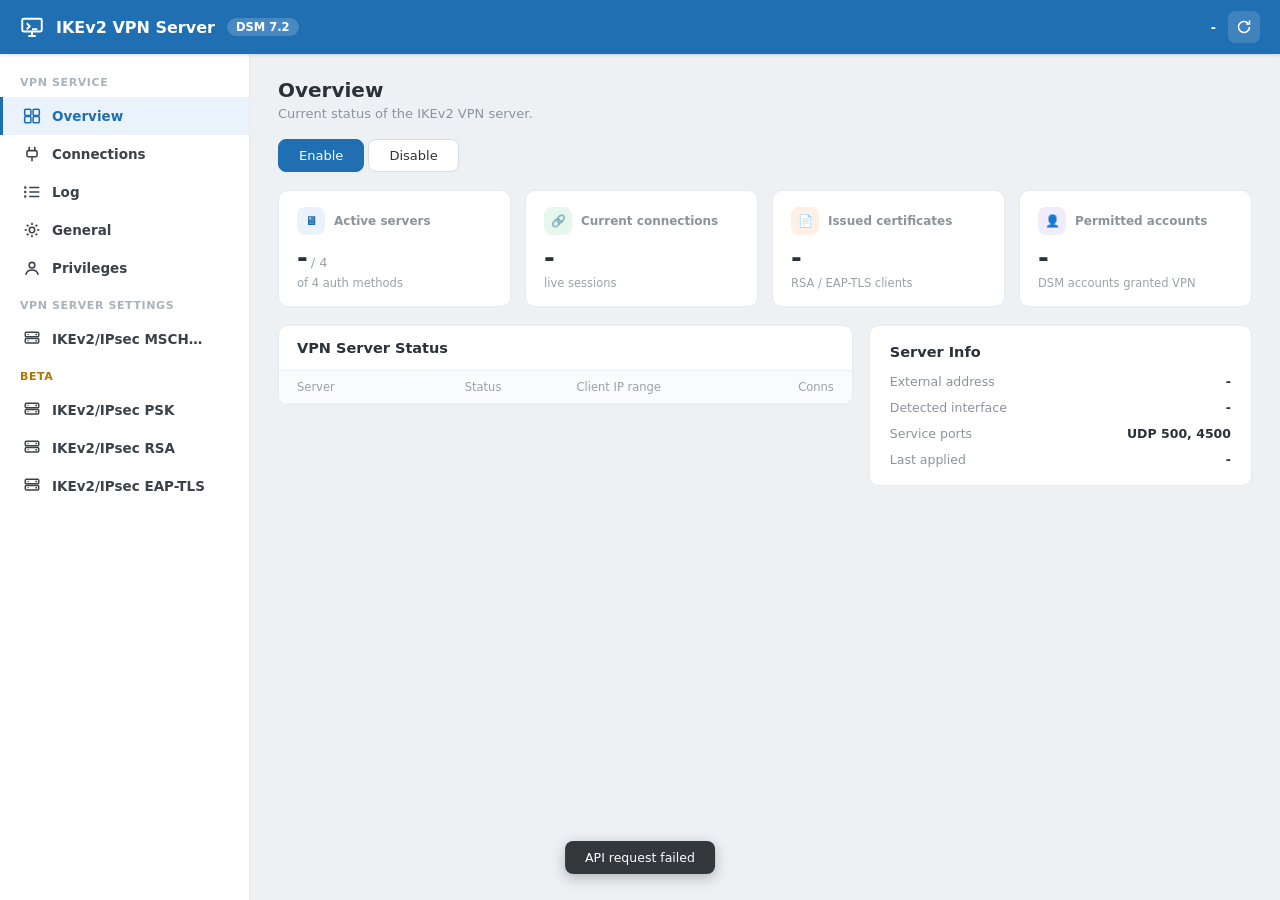
==== commit 6763b4c5: "feat(ui): replace accounts tab with DSM-account Privileges tab Redesign the VPN server settings page" ====
--- a/src/package/ui/index.html
+++ b/src/package/ui/index.html
@@ -129,7 +129,7 @@
       <div class="navitem" data-nav="connections"><svg width="18" height="18" viewBox="0 0 16 16" fill="none" stroke="currentColor" stroke-width="1.4"><path d="M5.5 1.5v3.5M10.5 1.5v3.5"></path><rect x="3.5" y="5" width="9" height="5.5" rx="1.5"></rect><path d="M8 10.5v4"></path></svg><span class="nm" data-i18n="nav_connections">연결 목록</span></div>
       <div class="navitem" data-nav="log"><svg width="18" height="18" viewBox="0 0 16 16" fill="none" stroke="currentColor" stroke-width="1.4"><path d="M5.5 4h9M5.5 8h9M5.5 12h9"></path><path d="M2 4h.01M2 8h.01M2 12h.01" stroke-width="2.2" stroke-linecap="round"></path></svg><span class="nm" data-i18n="nav_log">로그</span></div>
       <div class="navitem" data-nav="general"><svg width="18" height="18" viewBox="0 0 16 16" fill="none" stroke="currentColor" stroke-width="1.4"><circle cx="8" cy="8" r="2.4"></circle><path d="M8 1.5v2M8 12.5v2M1.5 8h2M12.5 8h2M3.4 3.4l1.4 1.4M11.2 11.2l1.4 1.4M12.6 3.4l-1.4 1.4M4.8 11.2l-1.4 1.4"></path></svg><span class="nm" data-i18n="nav_general">일반 설정</span></div>
-      <div class="navitem" data-nav="accounts"><svg width="18" height="18" viewBox="0 0 16 16" fill="none" stroke="currentColor" stroke-width="1.4"><circle cx="8" cy="5.5" r="2.5"></circle><path d="M2.5 14c.7-3 3-4.2 5.5-4.2s4.8 1.2 5.5 4.2"></path></svg><span class="nm" data-i18n="nav_accounts">VPN 계정</span></div>
+      <div class="navitem" data-nav="privilege"><svg width="18" height="18" viewBox="0 0 16 16" fill="none" stroke="currentColor" stroke-width="1.4"><circle cx="8" cy="5.5" r="2.5"></circle><path d="M2.5 14c.7-3 3-4.2 5.5-4.2s4.8 1.2 5.5 4.2"></path></svg><span class="nm" data-i18n="nav_privilege">권한</span></div>
       <div class="hd" data-i18n="nav_server_group">VPN Server 설정</div>
       <div class="navitem" data-nav="mschapv2"><svg width="18" height="18" viewBox="0 0 16 16" fill="none" stroke="currentColor" stroke-width="1.3"><rect x="2" y="2" width="12" height="4" rx="1"></rect><rect x="2" y="7.5" width="12" height="4" rx="1"></rect><circle cx="4.5" cy="4" r=".6" fill="currentColor" stroke="none"></circle><circle cx="4.5" cy="9.5" r=".6" fill="currentColor" stroke="none"></circle><path d="M11 4h1.5M11 9.5h1.5"></path></svg><span class="nm">IKEv2/IPsec MSCHAPv2</span><span class="dot" id="d_srv_mschapv2"></span></div>
       <div class="hd beta">Beta</div>
@@ -232,25 +232,22 @@
         <div class="actions"><button class="btn" id="btn_general_reset" data-i18n="btn_reset">재설정</button><button class="btn primary" id="btn_general_apply" data-i18n="btn_apply">적용</button></div>
       </div>
 
-      <!-- ================= VPN accounts ================= -->
-      <div class="page hidden" id="pg_accounts">
-        <h1 data-i18n="acc_title">VPN 계정</h1>
-        <div class="desc" data-i18n="acc_desc">MSCHAPv2(패키지 계정 모드)에서 사용할 로컬 VPN 계정입니다. DSM 계정 모드는 활성화된 DSM 사용자 계정을 그대로 사용합니다(비활성/무암호 계정은 자동 제외).</div>
-        <div class="card">
+      <!-- ================= privileges (DSM accounts) ================= -->
+      <div class="page hidden" id="pg_privilege">
+        <h1 data-i18n="priv_title">권한</h1>
+        <div class="desc" data-i18n="priv_desc">IKEv2 VPN 로그인은 DSM 사용자 계정으로만 이루어집니다. VPN 사용을 허용할 계정을 선택한 뒤 적용하세요. 적용하면 서비스가 재시작되며, 선택된 계정만 등록됩니다(비활성/무암호 계정은 로그인할 수 없습니다).</div>
+        <div class="card" style="max-width:560px">
           <div class="toolbar">
-            <input type="text" id="a_user" data-i18n-ph="ph_username" placeholder="사용자 이름" style="height:32px;border:1px solid #c3ccd4;border-radius:6px;padding:0 8px;width:160px">
-            <input type="password" id="a_pass" data-i18n-ph="ph_password" placeholder="비밀번호" style="height:32px;border:1px solid #c3ccd4;border-radius:6px;padding:0 8px;width:160px">
-            <button class="btn primary sm" id="btn_user_add" data-i18n="btn_addaccount">계정 추가</button>
-            <div style="flex:1"></div>
-            <div class="searchbox"><svg width="14" height="14" viewBox="0 0 16 16" fill="none" stroke="#9aa2a8" stroke-width="1.6"><circle cx="7" cy="7" r="4.5"></circle><path d="M10.5 10.5L14 14"></path></svg><input id="a_search" data-i18n-ph="ph_search" placeholder="검색"></div>
+            <div class="searchbox" style="margin-left:auto"><svg width="14" height="14" viewBox="0 0 16 16" fill="none" stroke="#9aa2a8" stroke-width="1.6"><circle cx="7" cy="7" r="4.5"></circle><path d="M10.5 10.5L14 14"></path></svg><input id="p_search" data-i18n-ph="ph_search" placeholder="검색"></div>
           </div>
-          <div class="thead" style="grid-template-columns:2fr 1fr"><div data-i18n="th_username">사용자 이름</div><div style="text-align:right" data-i18n="th_action">작업</div></div>
-          <div id="acc_rows"></div>
+          <div class="thead" style="grid-template-columns:1.6fr 1fr .8fr"><div data-i18n="th_username">사용자 이름</div><div data-i18n="th_status">상태</div><div style="text-align:center">IKEv2</div></div>
+          <div id="priv_rows"></div>
         </div>
+        <div class="actions" style="max-width:560px"><button class="btn" id="btn_priv_reset" data-i18n="btn_reset">재설정</button><button class="btn primary" id="btn_priv_apply" data-i18n="btn_apply">적용</button></div>
       </div>
 
       <!-- ================= per-server pages (mschapv2/psk/rsa/eaptls) ================= -->
-      <div class="page hidden" id="pg_server">
+      <div class="page hidden" id="pg_server" style="max-width:780px">
         <div style="display:flex;align-items:center;gap:12px;margin-bottom:6px">
           <span style="width:38px;height:38px;border-radius:10px;background:var(--accent-bg);display:flex;align-items:center;justify-content:center;flex:none"><svg width="20" height="20" viewBox="0 0 16 16" fill="none" stroke="var(--accent)" stroke-width="1.2"><rect x="2" y="2" width="12" height="4.5" rx="1"></rect><rect x="2" y="8" width="12" height="4.5" rx="1"></rect><circle cx="4.4" cy="4.25" r=".7" fill="var(--accent)" stroke="none"></circle><circle cx="4.4" cy="10.25" r=".7" fill="var(--accent)" stroke="none"></circle></svg></span>
           <div><div style="font-size:20px;font-weight:700;display:flex;align-items:center;gap:8px"><span id="sv_title">-</span><span id="sv_beta_tag" class="beta-tag hidden">BETA</span></div><div style="font-size:12.5px;color:var(--sub)" data-i18n="sv_desc">이 인증 방식을 사용하는 IKEv2 VPN 서버를 구성합니다.</div></div>
@@ -264,10 +261,7 @@
           <div class="form-row"><label data-i18n="lbl_subnet">클라이언트 IP 대역 (CIDR)</label><input type="text" id="sv_subnet" placeholder="10.10.0.0/24"></div>
           <div class="form-row"><label data-i18n="lbl_dns">DNS</label><input type="text" id="sv_dns" placeholder="8.8.8.8"></div>
 
-          <div class="form-row hidden" id="row_authsrc"><label data-i18n="lbl_authsrc">인증 소스</label>
-            <select id="sv_authsrc"><option value="local" data-i18n="authsrc_local">패키지 VPN 계정</option><option value="dsm" data-i18n="authsrc_dsm">DSM 사용자 계정</option></select>
-          </div>
-          <div class="notice" id="n_radius"></div>
+          <div class="notice" id="n_dsmauth" style="background:var(--accent-bg);color:#2b5f86"></div>
 
           <div class="form-row hidden" id="row_psk"><label data-i18n="lbl_psk">사전 공유 키</label><input type="password" id="sv_psk" data-i18n-ph="ph_psk_auto" placeholder="비워두면 자동 생성"></div>
 
@@ -321,13 +315,13 @@
     ko: {
         refresh_title: "새로고침",
         nav_service_group: "VPN 서비스 관리", nav_server_group: "VPN Server 설정",
-        nav_overview: "개요", nav_connections: "연결 목록", nav_log: "로그", nav_general: "일반 설정", nav_accounts: "VPN 계정",
+        nav_overview: "개요", nav_connections: "연결 목록", nav_log: "로그", nav_general: "일반 설정", nav_privilege: "권한",
         ov_title: "개요", ov_desc: "IKEv2 VPN 서버의 현재 상태입니다.",
         btn_enable: "활성화", btn_disable: "비활성화",
         stat_active: "활성 서버", stat_active_sub: "인증 방식 4개 중",
         stat_conn: "현재 연결", stat_conn_sub: "실시간 세션 수",
         stat_certs: "발급된 인증서", stat_certs_sub: "RSA / EAP-TLS 클라이언트",
-        stat_users: "등록된 VPN 계정", stat_users_sub: "패키지 로컬 계정",
+        stat_users: "VPN 허용 계정", stat_users_sub: "권한 부여된 DSM 계정",
         ov_serverstate: "VPN 서버 상태", ov_serverinfo: "서버 정보",
         th_server: "서버", th_status: "상태", th_subnet: "클라이언트 IP 대역", th_conn: "연결",
         info_addr: "외부 주소", info_iface: "감지된 네트워크 인터페이스", info_port: "서비스 포트", info_applied: "마지막 설정 적용",
@@ -343,12 +337,15 @@
         lbl_iface: "수신 인터페이스", opt_all_ifaces: "모든 인터페이스", lbl_egress: "인터넷 연결 인터페이스",
         sec_title: "보안", autoblock_label: "DSM 자동 차단 연동 (인증 실패 IP를 DSM 자동 차단 목록에 등록)",
         btn_reset: "재설정", btn_apply: "적용",
-        acc_title: "VPN 계정", acc_desc: "MSCHAPv2(패키지 계정 모드)에서 사용할 로컬 VPN 계정입니다. DSM 계정 모드는 활성화된 DSM 사용자 계정을 그대로 사용합니다(비활성/무암호 계정은 자동 제외).",
-        ph_username: "사용자 이름", ph_password: "비밀번호", btn_addaccount: "계정 추가", ph_search: "검색", th_username: "사용자 이름",
+        priv_title: "권한", priv_desc: "IKEv2 VPN 로그인은 DSM 사용자 계정으로만 이루어집니다. VPN 사용을 허용할 계정을 선택한 뒤 적용하세요. 적용하면 서비스가 재시작되며, 선택된 계정만 등록됩니다(비활성/무암호 계정은 로그인할 수 없습니다).",
+        st_normal: "정상", st_disabled: "비활성화",
+        no_dsm_accounts: "DSM 계정을 찾을 수 없습니다", priv_applied: "권한이 적용되었습니다 (서비스 재시작됨)",
+        dsmauth_notice: "이 서버는 <b>DSM 사용자 계정</b>으로 로그인합니다. VPN 사용을 허용할 계정은 왼쪽 <b>권한</b> 메뉴에서 선택하세요.",
+        dsmauth_count: "<br>현재 VPN 허용된 DSM 계정: <b>{n}개</b>.",
+        ph_search: "검색", th_username: "사용자 이름",
         sv_desc: "이 인증 방식을 사용하는 IKEv2 VPN 서버를 구성합니다.",
         beta_notice: "이 인증 방식은 <b>Beta</b> 기능입니다. 실기기 검증이 충분하지 않아 예고 없이 동작이 바뀌거나 정상 동작하지 않을 수 있습니다. 안정적인 사용에는 <b>IKEv2/IPsec MSCHAPv2</b>를 권장합니다.",
         lbl_subnet: "클라이언트 IP 대역 (CIDR)", lbl_dns: "DNS",
-        lbl_authsrc: "인증 소스", authsrc_local: "패키지 VPN 계정", authsrc_dsm: "DSM 사용자 계정",
         lbl_psk: "사전 공유 키", ph_psk_auto: "비워두면 자동 생성",
         enc_change_link: "(일반 설정에서 변경)",
         lbl_servercert: "서버 인증서", lbl_clientca: "클라이언트 CA", clientca_default: "패키지 자체 발급 CA",
@@ -370,14 +367,11 @@
         dsmab_off: "DSM 자동 차단이 제어판 &gt; 보안 &gt; 보호에서 꺼져 있습니다. 이 옵션은 DSM 자동 차단이 켜져 있어야 동작합니다.",
         iface_missing: "(없음)",
         settings_applied: "설정이 적용되었습니다", status_query_failed: "상태 조회 실패", api_failed: "API 요청 실패",
-        no_search_results: "검색 결과가 없습니다", no_accounts: "등록된 계정이 없습니다",
-        btn_delete: "삭제", confirm_deluser: "'{user}' 계정을 삭제할까요?", deleted_ok: "삭제되었습니다",
-        enter_userpass: "사용자 이름/비밀번호를 입력하세요", account_added: "계정이 추가되었습니다",
+        no_search_results: "검색 결과가 없습니다",
+        btn_delete: "삭제", deleted_ok: "삭제되었습니다",
         server_enable_suffix: "{title} 서버 활성화",
         psk_set: "설정됨 (비워두면 유지)",
         selfsigned_suffix: " (자체 서명)", clientca_notissued: "패키지 자체 발급 CA (아직 발급 안 됨)",
-        radius_notice_main: "DSM 사용자 계정을 그대로 사용합니다. 서비스가 시작될 때마다 활성화된 DSM 계정을 자동으로 등록하며, <b>비활성화(만료)되거나 비밀번호가 없는 계정은 자동으로 제외</b>됩니다. 계정 추가·삭제나 비밀번호 변경은 다시 적용(재시작) 후 반영됩니다.",
-        radius_notice_count: "<br>현재 등록 가능한 활성 DSM 계정: <b>{n}개</b>.",
         prof_android: "Android 안내", prof_ca: "CA 인증서",
         no_certs: "발급된 인증서가 없습니다",
         confirm_delcert: "'{name}' 인증서 기록을 삭제할까요? (폐기되지는 않습니다)",
@@ -388,13 +382,13 @@
     en: {
         refresh_title: "Refresh",
         nav_service_group: "VPN Service", nav_server_group: "VPN Server Settings",
-        nav_overview: "Overview", nav_connections: "Connections", nav_log: "Log", nav_general: "General", nav_accounts: "VPN Accounts",
+        nav_overview: "Overview", nav_connections: "Connections", nav_log: "Log", nav_general: "General", nav_privilege: "Privileges",
         ov_title: "Overview", ov_desc: "Current status of the IKEv2 VPN server.",
         btn_enable: "Enable", btn_disable: "Disable",
         stat_active: "Active servers", stat_active_sub: "of 4 auth methods",
         stat_conn: "Current connections", stat_conn_sub: "live sessions",
         stat_certs: "Issued certificates", stat_certs_sub: "RSA / EAP-TLS clients",
-        stat_users: "Registered VPN accounts", stat_users_sub: "package local accounts",
+        stat_users: "Permitted accounts", stat_users_sub: "DSM accounts granted VPN",
         ov_serverstate: "VPN Server Status", ov_serverinfo: "Server Info",
         th_server: "Server", th_status: "Status", th_subnet: "Client IP range", th_conn: "Conns",
         info_addr: "External address", info_iface: "Detected interface", info_port: "Service ports", info_applied: "Last applied",
@@ -410,12 +404,15 @@
         lbl_iface: "Listen interface", opt_all_ifaces: "All interfaces", lbl_egress: "Internet interface",
         sec_title: "Security", autoblock_label: "DSM Auto Block integration (register auth-failure IPs in DSM's Auto Block list)",
         btn_reset: "Reset", btn_apply: "Apply",
-        acc_title: "VPN Accounts", acc_desc: "Local VPN accounts for MSCHAPv2 (package-account mode). DSM-account mode uses your active DSM user accounts directly (disabled/passwordless accounts are excluded automatically).",
-        ph_username: "Username", ph_password: "Password", btn_addaccount: "Add account", ph_search: "Search", th_username: "Username",
+        priv_title: "Privileges", priv_desc: "IKEv2 VPN login uses DSM user accounts only. Select the accounts allowed to use the VPN, then apply. Applying restarts the service and registers only the selected accounts (disabled/passwordless accounts cannot log in).",
+        st_normal: "Normal", st_disabled: "Disabled",
+        no_dsm_accounts: "No DSM accounts found", priv_applied: "Privileges applied (service restarted)",
+        dsmauth_notice: "This server authenticates <b>DSM user accounts</b>. Choose which accounts may use the VPN under the <b>Privileges</b> menu on the left.",
+        dsmauth_count: "<br>DSM accounts currently permitted: <b>{n}</b>.",
+        ph_search: "Search", th_username: "Username",
         sv_desc: "Configure the IKEv2 VPN server for this authentication method.",
         beta_notice: "This authentication method is a <b>Beta</b> feature. It has not been sufficiently tested on real devices and may change or not work without notice. For stable use, <b>IKEv2/IPsec MSCHAPv2</b> is recommended.",
         lbl_subnet: "Client IP range (CIDR)", lbl_dns: "DNS",
-        lbl_authsrc: "Auth source", authsrc_local: "Package VPN accounts", authsrc_dsm: "DSM user accounts",
         lbl_psk: "Pre-shared key", ph_psk_auto: "blank = auto-generate",
         enc_change_link: "(change in General)",
         lbl_servercert: "Server certificate", lbl_clientca: "Client CA", clientca_default: "Package-issued CA",
@@ -437,14 +434,11 @@
         dsmab_off: "DSM Auto Block is turned off in Control Panel &gt; Security &gt; Protection. This option requires DSM Auto Block to be on.",
         iface_missing: "(missing)",
         settings_applied: "Settings applied", status_query_failed: "Failed to query status", api_failed: "API request failed",
-        no_search_results: "No matching results", no_accounts: "No accounts registered",
-        btn_delete: "Delete", confirm_deluser: "Delete account '{user}'?", deleted_ok: "Deleted",
-        enter_userpass: "Enter a username and password", account_added: "Account added",
+        no_search_results: "No matching results",
+        btn_delete: "Delete", deleted_ok: "Deleted",
         server_enable_suffix: "Enable {title} server",
         psk_set: "Set (blank = keep)",
         selfsigned_suffix: " (self-signed)", clientca_notissued: "Package-issued CA (not yet issued)",
-        radius_notice_main: "DSM user accounts are used directly. Each time the service starts, active DSM accounts are registered automatically, and <b>disabled (expired) or passwordless accounts are excluded</b>. Adding/removing accounts or changing passwords takes effect after re-applying (restart).",
-        radius_notice_count: "<br>Active DSM accounts currently eligible: <b>{n}</b>.",
         prof_android: "Android guide", prof_ca: "CA certificate",
         no_certs: "No certificates issued",
         confirm_delcert: "Delete the record for certificate '{name}'? (It is not revoked.)",
@@ -480,10 +474,10 @@
 var STATE = null;
 var PAGE = "overview";
 var SERVER_DEFS = {
-    mschapv2: { title: "IKEv2/IPsec MSCHAPv2", enField: "mschapv2", subnetField: "subnet_mschapv2", dnsField: "dns_mschapv2", authsrc: true, psk: false, cert: true, clientca: false, connKey: "connections_mschapv2" },
-    psk:      { title: "IKEv2/IPsec PSK",      enField: "psk_enabled", subnetField: "subnet_psk", dnsField: "dns_psk", authsrc: false, psk: true, cert: false, clientca: false, connKey: "connections_psk", beta: true },
-    rsa:      { title: "IKEv2/IPsec RSA",      enField: "rsa_enabled", subnetField: "subnet_rsa", dnsField: "dns_rsa", authsrc: false, psk: false, cert: true, clientca: true, connKey: "connections_rsa", beta: true },
-    eaptls:   { title: "IKEv2/IPsec EAP-TLS",  enField: "eaptls_enabled", subnetField: "subnet_eaptls", dnsField: "dns_eaptls", authsrc: false, psk: false, cert: true, clientca: true, connKey: "connections_eaptls", beta: true }
+    mschapv2: { title: "IKEv2/IPsec MSCHAPv2", enField: "mschapv2", subnetField: "subnet_mschapv2", dnsField: "dns_mschapv2", dsmauth: true, psk: false, cert: true, clientca: false, connKey: "connections_mschapv2" },
+    psk:      { title: "IKEv2/IPsec PSK",      enField: "psk_enabled", subnetField: "subnet_psk", dnsField: "dns_psk", dsmauth: false, psk: true, cert: false, clientca: false, connKey: "connections_psk", beta: true },
+    rsa:      { title: "IKEv2/IPsec RSA",      enField: "rsa_enabled", subnetField: "subnet_rsa", dnsField: "dns_rsa", dsmauth: false, psk: false, cert: true, clientca: true, connKey: "connections_rsa", beta: true },
+    eaptls:   { title: "IKEv2/IPsec EAP-TLS",  enField: "eaptls_enabled", subnetField: "subnet_eaptls", dnsField: "dns_eaptls", dsmauth: false, psk: false, cert: true, clientca: true, connKey: "connections_eaptls", beta: true }
 };
 
 function $(id) { return document.getElementById(id); }
@@ -513,9 +507,9 @@
     for (var i = 0; i < items.length; i++) {
         items[i].className = "navitem" + (items[i].getAttribute("data-nav") === page ? " active" : "");
     }
-    var pages = { overview: "pg_overview", connections: "pg_connections", log: "pg_log", general: "pg_general", accounts: "pg_accounts",
+    var pages = { overview: "pg_overview", connections: "pg_connections", log: "pg_log", general: "pg_general", privilege: "pg_privilege",
         mschapv2: "pg_server", psk: "pg_server", rsa: "pg_server", eaptls: "pg_server" };
-    var ids = ["pg_overview", "pg_connections", "pg_log", "pg_general", "pg_accounts", "pg_server"];
+    var ids = ["pg_overview", "pg_connections", "pg_log", "pg_general", "pg_privilege", "pg_server"];
     for (i = 0; i < ids.length; i++) $(ids[i]).className = "page hidden";
     $(pages[page]).className = "page";
 
@@ -523,7 +517,7 @@
     else if (page === "log") loadEvents();
     else if (SERVER_DEFS[page]) renderServerPage(page);
     else if (page === "general") renderGeneral();
-    else if (page === "accounts") renderAccounts();
+    else if (page === "privilege") loadPrivilege();
 }
 
 var navEls = document.querySelectorAll(".navitem");
@@ -595,7 +589,7 @@
     $("s_active").innerHTML = activeCount + '<span class="unit">/ 4</span>';
     $("s_conn").textContent = String(s.connections || totalConn || 0);
     $("s_certs").textContent = String(s.certs || 0);
-    $("s_users").textContent = String(s.users || 0);
+    $("s_users").textContent = String(s.dsm_accounts || 0);
     $("t_enabledcount").textContent = t("enabled_count", { n: activeCount });
 
     var rows = "";
@@ -762,42 +756,65 @@
     });
 };
 
-// -------------------------------------------------------------------- accounts
-
-function renderAccounts() {
-    var s = STATE; if (!s) return;
-    var q = ($("a_search").value || "").toLowerCase();
-    var list = (s.user_list || []).filter(function (u) { return !q || u.toLowerCase().indexOf(q) !== -1; });
+// -------------------------------------------------------------------- privileges (DSM accounts)
+
+// PRIV_USERS: [{name,status,allowed}] loaded from the server.
+// PRIV_ALLOW: live edit map name->bool (the checkbox state before applying).
+var PRIV_USERS = [];
+var PRIV_ALLOW = {};
+
+function loadPrivilege() {
+    $("priv_rows").innerHTML = '<div class="empty">' + esc(t("loading")) + '</div>';
+    getJSON("dsmusers").then(function (list) {
+        PRIV_USERS = list || [];
+        PRIV_ALLOW = {};
+        PRIV_USERS.forEach(function (u) { PRIV_ALLOW[u.name] = (u.allowed === "yes"); });
+        renderPrivilege();
+    }).catch(function () { $("priv_rows").innerHTML = '<div class="empty">' + esc(t("load_failed")) + '</div>'; });
+}
+
+function renderPrivilege() {
+    var q = ($("p_search").value || "").toLowerCase();
+    var list = PRIV_USERS.filter(function (u) { return !q || u.name.toLowerCase().indexOf(q) !== -1; });
+    if (!PRIV_USERS.length) {
+        $("priv_rows").innerHTML = '<div class="empty">' + esc(t("no_dsm_accounts")) + '</div>';
+        return;
+    }
     if (!list.length) {
-        $("acc_rows").innerHTML = '<div class="empty">' + esc(q ? t("no_search_results") : t("no_accounts")) + '</div>';
+        $("priv_rows").innerHTML = '<div class="empty">' + esc(t("no_search_results")) + '</div>';
         return;
     }
     var rows = "";
     list.forEach(function (u) {
-        rows += '<div class="trow" style="grid-template-columns:2fr 1fr">'
-            + '<div style="display:flex;align-items:center;gap:10px"><span style="width:26px;height:26px;border-radius:50%;background:var(--accent-bg);color:var(--accent);display:flex;align-items:center;justify-content:center;font-size:11px;font-weight:700">' + esc(u.charAt(0).toUpperCase()) + '</span>' + esc(u) + '</div>'
-            + '<div style="text-align:right"><button class="btn danger sm" data-user="' + esc(u) + '">' + esc(t("btn_delete")) + '</button></div>'
+        var normal = u.status === "normal";
+        var stColor = normal ? "var(--ok)" : "#9aa2a8";
+        var stLabel = normal ? t("st_normal") : t("st_disabled");
+        var checked = PRIV_ALLOW[u.name] ? " checked" : "";
+        var dis = normal ? "" : " disabled";
+        rows += '<div class="trow" style="grid-template-columns:1.6fr 1fr .8fr">'
+            + '<div style="font-weight:600">' + esc(u.name) + '</div>'
+            + '<div style="color:' + stColor + '">' + esc(stLabel) + '</div>'
+            + '<div style="text-align:center"><input type="checkbox" class="p_chk" data-user="' + esc(u.name) + '"' + checked + dis + ' style="width:15px;height:15px;accent-color:var(--accent);margin:0;cursor:pointer"></div>'
             + '</div>';
     });
-    $("acc_rows").innerHTML = rows;
-    var btns = $("acc_rows").querySelectorAll("button[data-user]");
-    for (var i = 0; i < btns.length; i++) {
-        btns[i].onclick = function () {
-            var u = this.getAttribute("data-user");
-            if (!confirm(t("confirm_deluser", { user: u }))) return;
-            post({ action: "userdel", user: u }).then(function (r) { toast(r.success ? t("deleted_ok") : t("fail")); refresh().then(renderAccounts); });
-        };
-    }
-}
-$("a_search").oninput = renderAccounts;
-$("btn_user_add").onclick = function () {
-    var u = $("a_user").value.trim(), p = $("a_pass").value;
-    if (!u || !p) { toast(t("enter_userpass")); return; }
-    post({ action: "useradd", user: u, pass: p }).then(function (r) {
+    $("priv_rows").innerHTML = rows;
+    var chks = $("priv_rows").querySelectorAll("input.p_chk");
+    for (var i = 0; i < chks.length; i++) {
+        chks[i].onchange = function () { PRIV_ALLOW[this.getAttribute("data-user")] = this.checked; };
+    }
+}
+$("p_search").oninput = renderPrivilege;
+$("btn_priv_reset").onclick = loadPrivilege;
+$("btn_priv_apply").onclick = function () {
+    var allowed = [];
+    PRIV_USERS.forEach(function (u) { if (u.status === "normal" && PRIV_ALLOW[u.name]) allowed.push(u.name); });
+    var btn = $("btn_priv_apply");
+    btn.disabled = true;
+    post({ action: "vpnperm", users: allowed.join(",") }).then(function (r) {
+        btn.disabled = false;
         if (!r.success) { toast(r.error || t("fail")); return; }
-        $("a_user").value = ""; $("a_pass").value = "";
-        toast(t("account_added")); refresh().then(renderAccounts);
-    });
+        toast(t("priv_applied")); loadPrivilege(); refresh();
+    }).catch(function () { btn.disabled = false; toast(t("api_failed")); });
 };
 
 // -------------------------------------------------------------------- server pages
@@ -814,12 +831,10 @@
         $("sv_enabled").checked = s[def.enField] === "yes";
         $("sv_subnet").value = s[def.subnetField] || "";
         $("sv_dns").value = s[def.dnsField] || "";
-        if (def.authsrc) $("sv_authsrc").value = s.mschapv2_auth === "dsm" ? "dsm" : "local";
         if (def.psk) $("sv_psk").value = "";
     }
     $("sv_psk").placeholder = s.psk ? t("psk_set") : t("ph_psk_auto");
 
-    $("row_authsrc").className = "form-row" + (def.authsrc ? "" : " hidden");
     $("row_psk").className = "form-row" + (def.psk ? "" : " hidden");
     $("row_cert").className = "form-row" + (def.cert ? "" : " hidden");
     $("row_clientca").className = "form-row" + (def.clientca ? "" : " hidden");
@@ -833,13 +848,14 @@
     $("sv_enc_ro").textContent = encLabel(s.enc);
     $("sv_enc_link").onclick = function (e) { e.preventDefault(); go("general"); };
 
-    var radius = $("n_radius");
-    if (def.authsrc && $("sv_authsrc").value === "dsm") {
+    // MSCHAPv2 authenticates DSM accounts only; point the user at 권한 page
+    var dsmNote = $("n_dsmauth");
+    if (def.dsmauth) {
         var n = (typeof s.dsm_accounts !== "undefined") ? parseInt(s.dsm_accounts, 10) : NaN;
-        radius.innerHTML = t("radius_notice_main") + (!isNaN(n) ? t("radius_notice_count", { n: n }) : "");
-        radius.className = "notice show";
+        dsmNote.innerHTML = t("dsmauth_notice") + (!isNaN(n) ? t("dsmauth_count", { n: n }) : "");
+        dsmNote.className = "notice show";
     } else {
-        radius.className = "notice";
+        dsmNote.className = "notice";
     }
 
     // profile downloads
@@ -868,7 +884,6 @@
     f.submit();
 }
 
-$("sv_authsrc").onchange = function () { renderServerPage(PAGE); };
 $("btn_server_reset").onclick = function () { renderServerPage(PAGE); };
 $("btn_server_apply").onclick = function () {
     var def = SERVER_DEFS[PAGE];
@@ -878,7 +893,6 @@
         subnet: $("sv_subnet").value.trim(),
         dns: $("sv_dns").value.trim()
     };
-    if (def.authsrc) params.auth_source = $("sv_authsrc").value;
     if (def.psk) params.psk = $("sv_psk").value;
     post(params).then(function (r) {
         if (!r.success) { toast(r.error || t("fail")); return; }
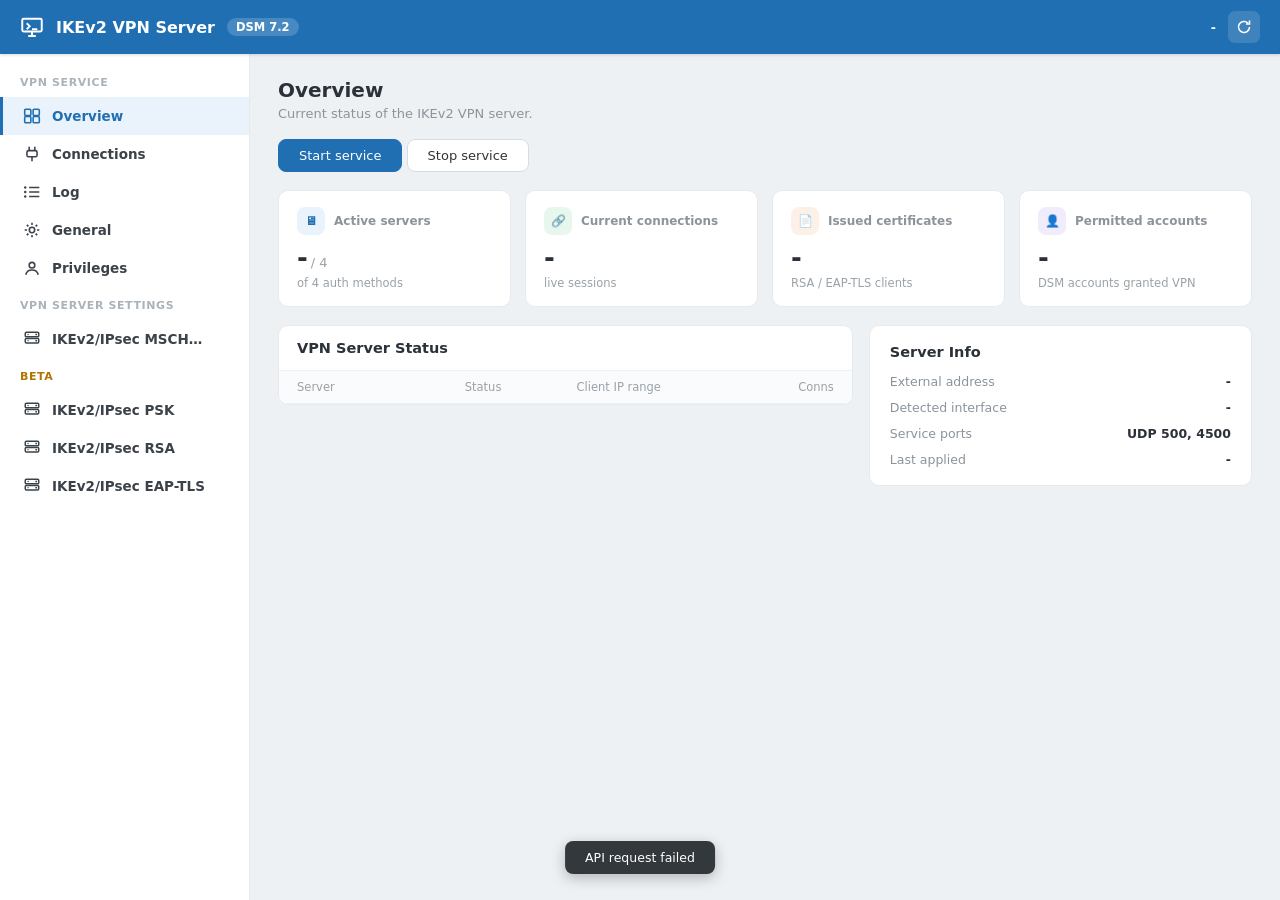
==== commit 0085a6d8: "feat(ui): custom dropdowns, cert selector, DNS mode, wait overlay - Replace native selects with a cu" ====
--- a/src/package/ui/index.html
+++ b/src/package/ui/index.html
@@ -17,6 +17,30 @@
 input,select,button{font-family:inherit;font-size:13px}
 input:disabled,select:disabled{background:#f5f6f7!important;color:#b0b5ba!important;border-color:#e0e4e8!important}
 select:focus,input:focus{border-color:var(--accent)!important;outline:none}
+/* custom dropdown matching the mockup; the native <select> is kept hidden as
+   the value/options source. The popup is appended to <body> and positioned
+   with position:fixed so it is never clipped by overflow/stacking contexts. */
+.dd{position:relative;width:100%;font-size:13px;user-select:none}
+.dd-box{display:flex;align-items:center;height:34px;border:1px solid #c3ccd4;border-radius:6px;
+    background:#fff;cursor:pointer;overflow:hidden;transition:border-color .12s}
+.dd-box:hover,.dd.open .dd-box{border-color:var(--accent)}
+.dd-val{flex:1;min-width:0;padding:0 10px;white-space:nowrap;overflow:hidden;text-overflow:ellipsis;color:#333}
+.dd-chev{width:30px;flex:none;align-self:stretch;display:flex;align-items:center;justify-content:center;
+    border-left:1px solid #dbe1e7;background:#f4f8fc}
+.dd.open .dd-chev{border-left-color:#bcdaf1;background:#e8f2fb}
+.dd-chev svg{stroke:var(--accent);transition:transform .15s}
+.dd.open .dd-chev svg{transform:rotate(180deg)}
+.dd.disabled .dd-box{background:#f5f6f7;cursor:default;border-color:#c3ccd4}
+.dd.disabled .dd-box:hover{border-color:#c3ccd4}
+.dd.disabled .dd-val{color:#b0b5ba}
+.dd.disabled .dd-chev{background:#f5f6f7;border-left-color:#e5e9ed}
+.dd.disabled .dd-chev svg{stroke:#b8bfc5}
+.dd-pop{position:fixed;background:#fff;border:1px solid #d5dce2;border-radius:6px;
+    box-shadow:0 6px 20px rgba(0,0,0,.16);padding:4px;z-index:9999;max-height:280px;overflow-y:auto}
+.dd-opt{padding:8px 12px;border-radius:4px;cursor:pointer;font-size:13px;white-space:nowrap;color:#333}
+.dd-opt:hover{background:var(--accent-bg);color:var(--accent)}
+.dd-opt.sel{background:var(--accent-bg);color:var(--accent);font-weight:600}
+.form-row .dd{max-width:320px}
 ::-webkit-scrollbar{width:10px;height:10px}
 ::-webkit-scrollbar-thumb{background:#c9d0d7;border-radius:5px;border:2px solid transparent;background-clip:padding-box}
 
@@ -86,6 +110,11 @@
 .form-row label{color:#4a525a}
 .form-row input[type=text],.form-row input[type=password],.form-row select{
     height:32px;border:1px solid #c3ccd4;border-radius:6px;padding:0 8px;max-width:320px;width:100%}
+.form-row select{height:34px;padding:0 40px 0 11px}
+.octets{display:flex;align-items:center;gap:6px}
+.form-row .octets input{width:52px;height:32px;border:1px solid #c3ccd4;border-radius:6px;padding:0 6px;max-width:52px;text-align:center;font-variant-numeric:tabular-nums}
+.octets .dot-sep{color:#8b939b}
+.octets .octet-suffix{color:#5b636b;font-weight:600;font-variant-numeric:tabular-nums;margin-left:2px}
 .chk{display:flex;align-items:center;gap:8px;cursor:pointer}
 .chk input{width:15px;height:15px;accent-color:var(--accent);margin:0}
 
@@ -108,6 +137,18 @@
     background:rgba(40,44,48,.94);color:#fff;padding:9px 20px;border-radius:8px;font-size:12.5px;
     box-shadow:0 4px 14px rgba(0,0,0,.25);opacity:0;pointer-events:none;transition:.2s}
 #toast.show{opacity:1;transform:translateX(-50%) translateY(0)}
+
+/* busy overlay shown while a change is being applied (service restarts) */
+#busy{position:fixed;inset:0;z-index:50;display:none;align-items:center;justify-content:center;
+    background:rgba(20,24,28,.42);backdrop-filter:blur(1.5px)}
+#busy.show{display:flex}
+#busy .busy-box{background:#fff;border-radius:12px;padding:26px 34px;min-width:260px;text-align:center;
+    box-shadow:0 10px 40px rgba(0,0,0,.28)}
+#busy .spinner{width:38px;height:38px;margin:0 auto 16px;border-radius:50%;
+    border:3.5px solid #e3e8ed;border-top-color:var(--accent);animation:busy-spin .8s linear infinite}
+#busy .busy-msg{font-size:14px;font-weight:700;color:var(--txt)}
+#busy .busy-sub{font-size:12px;color:var(--sub);margin-top:5px}
+@keyframes busy-spin{to{transform:rotate(360deg)}}
 </style>
 </head>
 <body>
@@ -119,7 +160,7 @@
     <div class="badge">DSM 7.2</div>
     <div class="spacer"></div>
     <div class="stat"><span class="dot" id="d_svc"></span><span id="t_svc">-</span></div>
-    <button class="iconbtn" id="btn_refresh" data-i18n-title="refresh_title" title="새로고침"><svg width="16" height="16" viewBox="0 0 16 16" fill="none" stroke="currentColor" stroke-width="1.6"><path d="M13.5 8a5.5 5.5 0 1 1-1.6-3.9"></path><path d="M13.5 1.5v3.5H10"></path></svg></button>
+    <button class="iconbtn" id="btn_refresh" data-i18n-title="restart_title" title="서비스 재시작"><svg width="16" height="16" viewBox="0 0 16 16" fill="none" stroke="currentColor" stroke-width="1.6"><path d="M13.5 8a5.5 5.5 0 1 1-1.6-3.9"></path><path d="M13.5 1.5v3.5H10"></path></svg></button>
   </div>
 
   <div class="body">
@@ -148,8 +189,8 @@
         <div class="notice" id="n_daemon"></div>
 
         <div style="margin-bottom:18px">
-          <button class="btn primary" id="btn_svc_enable" data-i18n="btn_enable">활성화</button>
-          <button class="btn" id="btn_svc_disable" data-i18n="btn_disable">비활성화</button>
+          <button class="btn primary" id="btn_svc_enable" data-i18n="btn_enable">서비스 시작</button>
+          <button class="btn" id="btn_svc_disable" data-i18n="btn_disable">서비스 중지</button>
         </div>
 
         <div class="statgrid">
@@ -197,7 +238,7 @@
             <button class="btn" id="btn_log_clear" data-i18n="btn_clear">정리</button>
             <button class="btn" id="btn_log_export" data-i18n="btn_export">내보내기</button>
             <div style="flex:1"></div>
-            <select id="f_log_proto" style="width:200px;height:34px;border:1px solid #c3ccd4;border-radius:6px;padding:0 8px">
+            <select id="f_log_proto" style="width:200px;height:34px">
               <option value="" data-i18n="opt_all">모두</option>
               <option value="MSCHAPv2">IKEv2/IPsec MSCHAPv2</option>
               <option value="PSK">IKEv2/IPsec PSK</option>
@@ -258,8 +299,18 @@
         <div class="card"><div class="pad">
           <label class="chk" style="padding-bottom:16px;margin-bottom:16px;border-bottom:1px solid var(--line2)"><input type="checkbox" id="sv_enabled"><span style="font-weight:600;font-size:14px" id="sv_enabled_label">서버 활성화</span></label>
 
-          <div class="form-row"><label data-i18n="lbl_subnet">클라이언트 IP 대역 (CIDR)</label><input type="text" id="sv_subnet" placeholder="10.10.0.0/24"></div>
-          <div class="form-row"><label data-i18n="lbl_dns">DNS</label><input type="text" id="sv_dns" placeholder="8.8.8.8"></div>
+          <div class="form-row"><label data-i18n="lbl_subnet">클라이언트 IP 대역</label>
+            <div class="octets">
+              <input type="text" id="sv_ip1" maxlength="3" inputmode="numeric"><span class="dot-sep">.</span>
+              <input type="text" id="sv_ip2" maxlength="3" inputmode="numeric"><span class="dot-sep">.</span>
+              <input type="text" id="sv_ip3" maxlength="3" inputmode="numeric"><span class="dot-sep">.</span>
+              <span class="octet-suffix">0</span>
+            </div>
+          </div>
+          <div class="form-row"><label data-i18n="lbl_dns" id="lbl_dns_mode">DNS</label>
+            <label class="chk"><input type="checkbox" id="sv_dns_manual"><span data-i18n="dns_manual">수동 DNS 사용</span></label>
+          </div>
+          <div class="form-row" id="row_dns"><label data-i18n="lbl_dns_addr">DNS 주소</label><input type="text" id="sv_dns" placeholder="8.8.8.8"></div>
 
           <div class="notice" id="n_dsmauth" style="background:var(--accent-bg);color:#2b5f86"></div>
 
@@ -267,7 +318,7 @@
 
           <div class="form-row"><label data-i18n="lbl_enc">암호화</label><span id="sv_enc_ro" style="color:#4a525a">-</span>&nbsp;<a href="#" id="sv_enc_link" data-i18n="enc_change_link">(일반 설정에서 변경)</a></div>
 
-          <div class="form-row hidden" id="row_cert"><label data-i18n="lbl_servercert">서버 인증서</label><span id="sv_cert_ro" style="color:#4a525a">-</span></div>
+          <div class="form-row hidden" id="row_cert"><label data-i18n="lbl_servercert">서버 인증서</label><select id="sv_cert"></select></div>
           <div class="form-row hidden" id="row_clientca"><label data-i18n="lbl_clientca">클라이언트 CA</label><span id="sv_clientca_ro" style="color:#4a525a" data-i18n="clientca_default">패키지 자체 발급 CA</span></div>
         </div></div>
 
@@ -299,6 +350,7 @@
 </div>
 
 <div id="toast"></div>
+<div id="busy"><div class="busy-box"><div class="spinner"></div><div class="busy-msg" id="busy_msg" data-i18n="applying">적용하는 중입니다…</div><div class="busy-sub" data-i18n="applying_sub">서비스를 재시작하는 동안 잠시 기다려 주세요.</div></div></div>
 
 <form id="f_download" method="POST" style="display:none" target="dl_frame"></form>
 <iframe name="dl_frame" style="display:none"></iframe>
@@ -313,11 +365,11 @@
 
 var I18N = {
     ko: {
-        refresh_title: "새로고침",
+        restart_title: "서비스 재시작",
         nav_service_group: "VPN 서비스 관리", nav_server_group: "VPN Server 설정",
         nav_overview: "개요", nav_connections: "연결 목록", nav_log: "로그", nav_general: "일반 설정", nav_privilege: "권한",
         ov_title: "개요", ov_desc: "IKEv2 VPN 서버의 현재 상태입니다.",
-        btn_enable: "활성화", btn_disable: "비활성화",
+        btn_enable: "서비스 시작", btn_disable: "서비스 중지",
         stat_active: "활성 서버", stat_active_sub: "인증 방식 4개 중",
         stat_conn: "현재 연결", stat_conn_sub: "실시간 세션 수",
         stat_certs: "발급된 인증서", stat_certs_sub: "RSA / EAP-TLS 클라이언트",
@@ -345,16 +397,18 @@
         ph_search: "검색", th_username: "사용자 이름",
         sv_desc: "이 인증 방식을 사용하는 IKEv2 VPN 서버를 구성합니다.",
         beta_notice: "이 인증 방식은 <b>Beta</b> 기능입니다. 실기기 검증이 충분하지 않아 예고 없이 동작이 바뀌거나 정상 동작하지 않을 수 있습니다. 안정적인 사용에는 <b>IKEv2/IPsec MSCHAPv2</b>를 권장합니다.",
-        lbl_subnet: "클라이언트 IP 대역 (CIDR)", lbl_dns: "DNS",
+        lbl_subnet: "클라이언트 IP 대역", lbl_dns: "DNS", dns_manual: "수동 DNS 사용", lbl_dns_addr: "DNS 주소",
+        subnet_incomplete: "IP 대역을 모두 입력하세요.",
         lbl_psk: "사전 공유 키", ph_psk_auto: "비워두면 자동 생성",
         enc_change_link: "(일반 설정에서 변경)",
         lbl_servercert: "서버 인증서", lbl_clientca: "클라이언트 CA", clientca_default: "패키지 자체 발급 CA",
+        cert_none: "DSM 인증서 없음 (임시 인증서 사용)", cert_missing: "(삭제됨)",
         profiles_title: "클라이언트 프로필", clientcert_title: "클라이언트 인증서",
         ph_certname: "인증서 이름", ph_p12pass: "P12 비밀번호", btn_issue: "발급 & 다운로드",
         th_name: "이름", th_expiry: "만료일",
         svc_stopped: "서비스 중지됨", svc_running: "서비스 실행 중", svc_daemon_stopped: "IPsec 데몬 중지됨",
         setup_notice: "<b>권한 설정이 필요합니다.</b> SSH에서 <code>sudo {cmd}</code>를 1회 실행한 뒤 새로고침하세요.",
-        daemon_notice: "IPsec 데몬이 실행 중이 아닙니다. 서비스를 다시 활성화하거나 로그를 확인하세요.",
+        daemon_notice: "IPsec 데몬이 실행 중이 아닙니다. 서비스를 다시 시작하거나 로그를 확인하세요.",
         enabled_count: "{n} / 4 활성화",
         state_on: "활성화됨", state_off: "사용 안함", iface_none: "감지 안 됨",
         loading: "불러오는 중…", load_failed: "불러오기 실패",
@@ -367,6 +421,9 @@
         dsmab_off: "DSM 자동 차단이 제어판 &gt; 보안 &gt; 보호에서 꺼져 있습니다. 이 옵션은 DSM 자동 차단이 켜져 있어야 동작합니다.",
         iface_missing: "(없음)",
         settings_applied: "설정이 적용되었습니다", status_query_failed: "상태 조회 실패", api_failed: "API 요청 실패",
+        applying: "적용하는 중입니다…", applying_sub: "잠시만 기다려 주세요.", loading: "정보를 불러오는 중입니다…",
+        svc_starting: "서비스를 시작하는 중입니다…", svc_stopping: "서비스를 중지하는 중입니다…", svc_restarting: "서비스를 재시작하는 중입니다…",
+        svc_restarted: "서비스가 재시작되었습니다", svc_not_running: "서비스가 실행 중이 아닙니다", confirm_restart: "VPN 서비스를 재시작할까요? 모든 연결이 잠시 끊어집니다.",
         no_search_results: "검색 결과가 없습니다",
         btn_delete: "삭제", deleted_ok: "삭제되었습니다",
         server_enable_suffix: "{title} 서버 활성화",
@@ -376,15 +433,15 @@
         no_certs: "발급된 인증서가 없습니다",
         confirm_delcert: "'{name}' 인증서 기록을 삭제할까요? (폐기되지는 않습니다)",
         enter_namepass: "이름/비밀번호를 입력하세요",
-        enable_failed: "활성화 실패", enabled_ok: "활성화되었습니다",
-        confirm_disable: "VPN 서비스를 비활성화할까요? 모든 연결이 끊어집니다.", disabled_ok: "비활성화되었습니다"
+        enable_failed: "서비스 시작 실패", enabled_ok: "서비스가 시작되었습니다",
+        confirm_disable: "VPN 서비스를 중지할까요? 모든 연결이 끊어집니다.", disabled_ok: "서비스가 중지되었습니다"
     },
     en: {
-        refresh_title: "Refresh",
+        restart_title: "Restart service",
         nav_service_group: "VPN Service", nav_server_group: "VPN Server Settings",
         nav_overview: "Overview", nav_connections: "Connections", nav_log: "Log", nav_general: "General", nav_privilege: "Privileges",
         ov_title: "Overview", ov_desc: "Current status of the IKEv2 VPN server.",
-        btn_enable: "Enable", btn_disable: "Disable",
+        btn_enable: "Start service", btn_disable: "Stop service",
         stat_active: "Active servers", stat_active_sub: "of 4 auth methods",
         stat_conn: "Current connections", stat_conn_sub: "live sessions",
         stat_certs: "Issued certificates", stat_certs_sub: "RSA / EAP-TLS clients",
@@ -412,16 +469,18 @@
         ph_search: "Search", th_username: "Username",
         sv_desc: "Configure the IKEv2 VPN server for this authentication method.",
         beta_notice: "This authentication method is a <b>Beta</b> feature. It has not been sufficiently tested on real devices and may change or not work without notice. For stable use, <b>IKEv2/IPsec MSCHAPv2</b> is recommended.",
-        lbl_subnet: "Client IP range (CIDR)", lbl_dns: "DNS",
+        lbl_subnet: "Client IP range", lbl_dns: "DNS", dns_manual: "Use manual DNS", lbl_dns_addr: "DNS address",
+        subnet_incomplete: "Enter the full IP range.",
         lbl_psk: "Pre-shared key", ph_psk_auto: "blank = auto-generate",
         enc_change_link: "(change in General)",
         lbl_servercert: "Server certificate", lbl_clientca: "Client CA", clientca_default: "Package-issued CA",
+        cert_none: "No DSM certificate (temporary cert used)", cert_missing: "(deleted)",
         profiles_title: "Client profiles", clientcert_title: "Client certificates",
         ph_certname: "Certificate name", ph_p12pass: "P12 password", btn_issue: "Issue & download",
         th_name: "Name", th_expiry: "Expires",
         svc_stopped: "Service stopped", svc_running: "Service running", svc_daemon_stopped: "IPsec daemon stopped",
         setup_notice: "<b>Setup required.</b> Run <code>sudo {cmd}</code> once over SSH, then refresh.",
-        daemon_notice: "The IPsec daemon is not running. Re-enable the service or check the log.",
+        daemon_notice: "The IPsec daemon is not running. Start the service again or check the log.",
         enabled_count: "{n} / 4 active",
         state_on: "Enabled", state_off: "Disabled", iface_none: "Not detected",
         loading: "Loading…", load_failed: "Failed to load",
@@ -434,6 +493,9 @@
         dsmab_off: "DSM Auto Block is turned off in Control Panel &gt; Security &gt; Protection. This option requires DSM Auto Block to be on.",
         iface_missing: "(missing)",
         settings_applied: "Settings applied", status_query_failed: "Failed to query status", api_failed: "API request failed",
+        applying: "Applying…", applying_sub: "Please wait a moment.", loading: "Loading…",
+        svc_starting: "Starting the service…", svc_stopping: "Stopping the service…", svc_restarting: "Restarting the service…",
+        svc_restarted: "Service restarted", svc_not_running: "Service is not running", confirm_restart: "Restart the VPN service? All connections will drop briefly.",
         no_search_results: "No matching results",
         btn_delete: "Delete", deleted_ok: "Deleted",
         server_enable_suffix: "Enable {title} server",
@@ -443,8 +505,8 @@
         no_certs: "No certificates issued",
         confirm_delcert: "Delete the record for certificate '{name}'? (It is not revoked.)",
         enter_namepass: "Enter a name and password",
-        enable_failed: "Enable failed", enabled_ok: "Enabled",
-        confirm_disable: "Disable the VPN service? All connections will drop.", disabled_ok: "Disabled"
+        enable_failed: "Failed to start service", enabled_ok: "Service started",
+        confirm_disable: "Stop the VPN service? All connections will drop.", disabled_ok: "Service stopped"
     }
 };
 
@@ -474,14 +536,108 @@
 var STATE = null;
 var PAGE = "overview";
 var SERVER_DEFS = {
-    mschapv2: { title: "IKEv2/IPsec MSCHAPv2", enField: "mschapv2", subnetField: "subnet_mschapv2", dnsField: "dns_mschapv2", dsmauth: true, psk: false, cert: true, clientca: false, connKey: "connections_mschapv2" },
+    mschapv2: { title: "IKEv2/IPsec MSCHAPv2", enField: "mschapv2", subnetField: "subnet_mschapv2", dnsField: "dns_mschapv2", certField: "cert_mschapv2", dsmauth: true, psk: false, cert: true, clientca: false, connKey: "connections_mschapv2" },
     psk:      { title: "IKEv2/IPsec PSK",      enField: "psk_enabled", subnetField: "subnet_psk", dnsField: "dns_psk", dsmauth: false, psk: true, cert: false, clientca: false, connKey: "connections_psk", beta: true },
-    rsa:      { title: "IKEv2/IPsec RSA",      enField: "rsa_enabled", subnetField: "subnet_rsa", dnsField: "dns_rsa", dsmauth: false, psk: false, cert: true, clientca: true, connKey: "connections_rsa", beta: true },
-    eaptls:   { title: "IKEv2/IPsec EAP-TLS",  enField: "eaptls_enabled", subnetField: "subnet_eaptls", dnsField: "dns_eaptls", dsmauth: false, psk: false, cert: true, clientca: true, connKey: "connections_eaptls", beta: true }
+    rsa:      { title: "IKEv2/IPsec RSA",      enField: "rsa_enabled", subnetField: "subnet_rsa", dnsField: "dns_rsa", certField: "cert_rsa", dsmauth: false, psk: false, cert: true, clientca: true, connKey: "connections_rsa", beta: true },
+    eaptls:   { title: "IKEv2/IPsec EAP-TLS",  enField: "eaptls_enabled", subnetField: "subnet_eaptls", dnsField: "dns_eaptls", certField: "cert_eaptls", dsmauth: false, psk: false, cert: true, clientca: true, connKey: "connections_eaptls", beta: true }
 };
 
 function $(id) { return document.getElementById(id); }
 function esc(s) { s = String(s == null ? "" : s); var d = document.createElement("div"); d.textContent = s; return d.innerHTML; }
+
+// ------------------------------------------------------- custom dropdown
+// Replace a native <select> with a styled widget, keeping the select hidden as
+// the value/options source so existing code (sel.value, sel.innerHTML options,
+// onchange) keeps working. The popup is appended to <body> and positioned with
+// position:fixed, so it always sits on top and is never clipped by scroll or
+// stacking contexts. After changing a select programmatically call
+// syncDropdown(id) to redraw.
+function enhanceSelect(sel) {
+    if (!sel || sel._dd) return;
+    var wrap = document.createElement("div");
+    wrap.className = "dd";
+    if (sel.style.width) wrap.style.width = sel.style.width;
+    sel.parentNode.insertBefore(wrap, sel);
+    sel.style.display = "none";
+    wrap.appendChild(sel);
+
+    var box = document.createElement("div"); box.className = "dd-box";
+    var val = document.createElement("span"); val.className = "dd-val";
+    var chev = document.createElement("span"); chev.className = "dd-chev";
+    chev.innerHTML = '<svg width="12" height="12" viewBox="0 0 16 16" fill="none" stroke="currentColor" stroke-width="2"><path d="M3.5 6l4.5 4.5L12.5 6"></path></svg>';
+    box.appendChild(val); box.appendChild(chev);
+    wrap.appendChild(box);
+
+    // popup lives on <body> so overflow/stacking of ancestors can't clip it
+    var pop = document.createElement("div"); pop.className = "dd-pop"; pop.style.display = "none";
+    document.body.appendChild(pop);
+
+    function isOpen() { return pop.style.display === "block"; }
+
+    function place() {
+        var r = box.getBoundingClientRect();
+        pop.style.left = r.left + "px";
+        pop.style.width = r.width + "px";
+        var popH = pop.offsetHeight;
+        var below = window.innerHeight - r.bottom;
+        if (below < popH + 8 && r.top > below) pop.style.top = (r.top - popH - 4) + "px";
+        else pop.style.top = (r.bottom + 4) + "px";
+    }
+    function onScrollResize() { if (isOpen()) close(); }
+
+    function open() {
+        if (sel.disabled) return;
+        renderPop();
+        pop.style.display = "block";
+        place();
+        wrap.className = "dd open";
+        window.addEventListener("scroll", onScrollResize, true);
+        window.addEventListener("resize", onScrollResize, true);
+    }
+    function close() {
+        pop.style.display = "none";
+        wrap.className = "dd" + (sel.disabled ? " disabled" : "");
+        window.removeEventListener("scroll", onScrollResize, true);
+        window.removeEventListener("resize", onScrollResize, true);
+    }
+
+    function renderBox() {
+        wrap.className = "dd" + (sel.disabled ? " disabled" : "") + (isOpen() ? " open" : "");
+        var selText = "";
+        for (var i = 0; i < sel.options.length; i++) { if (sel.options[i].value === sel.value) { selText = sel.options[i].text; break; } }
+        val.textContent = selText;
+    }
+    function renderPop() {
+        pop.innerHTML = "";
+        for (var i = 0; i < sel.options.length; i++) {
+            var o = sel.options[i];
+            var row = document.createElement("div");
+            row.className = "dd-opt" + (o.value === sel.value ? " sel" : "");
+            row.textContent = o.text;
+            (function (optVal) {
+                row.onclick = function () {
+                    if (sel.value !== optVal) {
+                        sel.value = optVal;
+                        var ev; try { ev = new Event("change"); } catch (e) { ev = document.createEvent("HTMLEvents"); ev.initEvent("change", true, false); }
+                        sel.dispatchEvent(ev);
+                    }
+                    close(); renderBox();
+                };
+            })(o.value);
+            pop.appendChild(row);
+        }
+    }
+    function render() { renderBox(); if (isOpen()) { renderPop(); place(); } }
+
+    box.onclick = function () { if (sel.disabled) return; if (isOpen()) close(); else open(); };
+    document.addEventListener("mousedown", function (e) {
+        if (isOpen() && !wrap.contains(e.target) && !pop.contains(e.target)) close();
+    }, true);
+
+    sel._dd = { render: render };
+    render();
+}
+function syncDropdown(id) { var s = $(id); if (s && s._dd) s._dd.render(); }
 
 function toast(msg) {
     var t = $("toast");
@@ -491,9 +647,22 @@
     toast._t = setTimeout(function () { t.className = ""; }, 2200);
 }
 
+function showBusy(msg) {
+    $("busy_msg").textContent = msg || t("applying");
+    $("busy").className = "show";
+}
+function hideBusy() { $("busy").className = ""; }
+
 function post(params) {
     return fetch(API, { method: "POST", headers: { "Content-Type": "application/x-www-form-urlencoded" }, body: new URLSearchParams(params).toString() })
         .then(function (r) { return r.json(); });
+}
+// post that shows the busy overlay for the whole round-trip (used by the
+// "적용" buttons, which restart the service). Always clears the overlay.
+function postBusy(params, msg) {
+    showBusy(msg);
+    return post(params).then(function (r) { hideBusy(); return r; },
+                            function (e) { hideBusy(); throw e; });
 }
 function getJSON(action) {
     return fetch(API + "?action=" + action, { cache: "no-store" }).then(function (r) { return r.json(); });
@@ -726,11 +895,13 @@
         if (cur && !seen) opts += '<option value="' + esc(cur) + '">' + esc(cur) + ' ' + esc(t("iface_missing")) + '</option>';
         sel.innerHTML = opts;
         sel.value = cur;
+        syncDropdown("g_iface");
     }
 
     if (!busy) {
         $("g_hostname").value = s.hostname || "";
         $("g_enc").value = s.enc || "auto";
+        syncDropdown("g_enc");
         $("g_autoblock").checked = s.autoblock === "yes";
     }
     $("g_iface_ro").textContent = s.iface_name ? (s.iface_name + (s.iface_ip ? " (" + s.iface_ip + ")" : "")) : t("iface_none");
@@ -745,7 +916,7 @@
 }
 $("btn_general_reset").onclick = function () { renderGeneral(); };
 $("btn_general_apply").onclick = function () {
-    post({
+    postBusy({
         action: "save", scope: "general",
         hostname: $("g_hostname").value.trim(), enc: $("g_enc").value,
         iface: $("g_iface").value,
@@ -753,7 +924,7 @@
     }).then(function (r) {
         if (!r.success) { toast(r.error || t("fail")); return; }
         toast(t("settings_applied")); refresh();
-    });
+    }).catch(function () { toast(t("api_failed")); });
 };
 
 // -------------------------------------------------------------------- privileges (DSM accounts)
@@ -810,7 +981,7 @@
     PRIV_USERS.forEach(function (u) { if (u.status === "normal" && PRIV_ALLOW[u.name]) allowed.push(u.name); });
     var btn = $("btn_priv_apply");
     btn.disabled = true;
-    post({ action: "vpnperm", users: allowed.join(",") }).then(function (r) {
+    postBusy({ action: "vpnperm", users: allowed.join(",") }).then(function (r) {
         btn.disabled = false;
         if (!r.success) { toast(r.error || t("fail")); return; }
         toast(t("priv_applied")); loadPrivilege(); refresh();
@@ -818,6 +989,43 @@
 };
 
 // -------------------------------------------------------------------- server pages
+
+// DSM certificates available to present (loaded once, cached)
+var DSM_CERTS = null;
+function loadDsmCerts(cb) {
+    getJSON("dsmcerts").then(function (list) {
+        DSM_CERTS = Array.isArray(list) ? list : [];
+        if (cb) cb();
+    }).catch(function () { DSM_CERTS = []; if (cb) cb(); });
+}
+// fill the server-cert dropdown with the DSM certificates only. An empty
+// stored value means "DSM's default certificate", which is pre-selected. A
+// selected id that no longer exists in DSM is kept visible so it isn't lost.
+function populateCertSelect(currentId) {
+    var sel = $("sv_cert");
+    if (DSM_CERTS === null) {   // not loaded yet - fetch then re-render
+        sel.innerHTML = "";
+        syncDropdown("sv_cert");
+        loadDsmCerts(function () { populateCertSelect(currentId); });
+        return;
+    }
+    var certs = DSM_CERTS;
+    if (!certs.length) {        // DSM has no certificate -> temporary cert is used
+        sel.innerHTML = '<option value="">' + esc(t("cert_none")) + '</option>';
+        syncDropdown("sv_cert");
+        return;
+    }
+    var eff = currentId || (STATE && STATE.dsm_cert_default) || "";
+    var html = "", found = false;
+    certs.forEach(function (c) {
+        if (c.id === eff) found = true;
+        html += '<option value="' + esc(c.id) + '">' + esc(c.label || c.id) + '</option>';
+    });
+    if (eff && !found) html += '<option value="' + esc(eff) + '">' + esc(eff) + ' ' + esc(t("cert_missing")) + '</option>';
+    sel.innerHTML = html;
+    sel.value = eff || (certs[0] && certs[0].id) || "";
+    syncDropdown("sv_cert");
+}
 
 function renderServerPage(m) {
     var s = STATE; if (!s) return;
@@ -829,8 +1037,16 @@
 
     if (document.activeElement.tagName !== "INPUT" && document.activeElement.tagName !== "SELECT") {
         $("sv_enabled").checked = s[def.enField] === "yes";
-        $("sv_subnet").value = s[def.subnetField] || "";
-        $("sv_dns").value = s[def.dnsField] || "";
+        // subnet is a fixed /24: split "a.b.c.0/24" into the first three octets
+        var oct = (s[def.subnetField] || "").split("/")[0].split(".");
+        $("sv_ip1").value = oct[0] || "";
+        $("sv_ip2").value = oct[1] || "";
+        $("sv_ip3").value = oct[2] || "";
+        // empty stored DNS = automatic (use Synology server DNS)
+        var dns = s[def.dnsField] || "";
+        $("sv_dns_manual").checked = dns !== "";
+        $("sv_dns").value = dns !== "" ? dns : (s.server_dns || "");
+        syncDnsRow();
         if (def.psk) $("sv_psk").value = "";
     }
     $("sv_psk").placeholder = s.psk ? t("psk_set") : t("ph_psk_auto");
@@ -840,7 +1056,7 @@
     $("row_clientca").className = "form-row" + (def.clientca ? "" : " hidden");
 
     if (def.cert) {
-        $("sv_cert_ro").textContent = (s.cert_cn || "-") + (s.cert_self_signed === "yes" ? t("selfsigned_suffix") : "");
+        populateCertSelect(def.certField ? (s[def.certField] || "") : "");
     }
     if (def.clientca) {
         $("sv_clientca_ro").textContent = s.clientca_cn || t("clientca_notissued");
@@ -884,20 +1100,42 @@
     f.submit();
 }
 
+// enable the DNS address field only when "수동 DNS 사용" is checked; when
+// automatic, disable it and show the Synology server DNS that will be used
+function syncDnsRow() {
+    var manual = $("sv_dns_manual").checked;
+    $("sv_dns").disabled = !manual;
+    if (!manual) $("sv_dns").value = (STATE && STATE.server_dns) || "";
+}
+$("sv_dns_manual").onchange = syncDnsRow;
+// keep octet inputs numeric (0-255)
+["sv_ip1", "sv_ip2", "sv_ip3"].forEach(function (id) {
+    $(id).oninput = function () {
+        var v = this.value.replace(/[^0-9]/g, "");
+        if (v !== "" && parseInt(v, 10) > 255) v = "255";
+        this.value = v;
+    };
+});
+
 $("btn_server_reset").onclick = function () { renderServerPage(PAGE); };
 $("btn_server_apply").onclick = function () {
     var def = SERVER_DEFS[PAGE];
+    var o1 = $("sv_ip1").value.trim(), o2 = $("sv_ip2").value.trim(), o3 = $("sv_ip3").value.trim();
+    if (o1 === "" || o2 === "" || o3 === "") { toast(t("subnet_incomplete")); return; }
+    var manual = $("sv_dns_manual").checked;
     var params = {
         action: "save", scope: PAGE,
         enabled: $("sv_enabled").checked ? "yes" : "no",
-        subnet: $("sv_subnet").value.trim(),
-        dns: $("sv_dns").value.trim()
+        subnet: o1 + "." + o2 + "." + o3 + ".0/24",
+        dns_manual: manual ? "yes" : "no",
+        dns: manual ? $("sv_dns").value.trim() : ""
     };
     if (def.psk) params.psk = $("sv_psk").value;
-    post(params).then(function (r) {
+    if (def.cert) params.cert = $("sv_cert").value;
+    postBusy(params).then(function (r) {
         if (!r.success) { toast(r.error || t("fail")); return; }
         toast(t("settings_applied")); refresh();
-    });
+    }).catch(function () { toast(t("api_failed")); });
 };
 
 function renderCerts() {
@@ -936,20 +1174,34 @@
 // -------------------------------------------------------------------- init
 
 $("btn_svc_enable").onclick = function () {
-    post({ action: "enable" }).then(function (r) {
+    postBusy({ action: "enable" }, t("svc_starting")).then(function (r) {
         if (!r.success) { toast(r.error || t("enable_failed")); return; }
         toast(t("enabled_ok")); refresh();
-    });
+    }).catch(function () { toast(t("api_failed")); });
 };
 $("btn_svc_disable").onclick = function () {
     if (!confirm(t("confirm_disable"))) return;
-    post({ action: "disable" }).then(function () { toast(t("disabled_ok")); refresh(); });
+    postBusy({ action: "disable" }, t("svc_stopping")).then(function () {
+        toast(t("disabled_ok")); refresh();
+    }).catch(function () { toast(t("api_failed")); });
 };
 
-$("btn_refresh").onclick = refresh;
+// top-right button restarts the VPN service (drops connections briefly); the
+// 15s auto-refresh keeps the view current on its own
+$("btn_refresh").onclick = function () {
+    if (!STATE || STATE.enabled !== "yes") { toast(t("svc_not_running")); return; }
+    if (!confirm(t("confirm_restart"))) return;
+    postBusy({ action: "restart" }, t("svc_restarting")).then(function (r) {
+        if (!r.success) { toast(r.error || t("fail")); return; }
+        toast(t("svc_restarted")); refresh();
+    }).catch(function () { toast(t("api_failed")); });
+};
 applyStaticI18n();
+["g_enc", "g_iface", "f_log_proto", "sv_cert"].forEach(function (id) { enhanceSelect($(id)); });
 go("overview");
-refresh();
+// wait overlay for the initial status load; the 15s auto-refresh stays silent
+showBusy(t("loading"));
+refresh().then(hideBusy, hideBusy);
 setInterval(refresh, 15000);
 </script>
 </body>
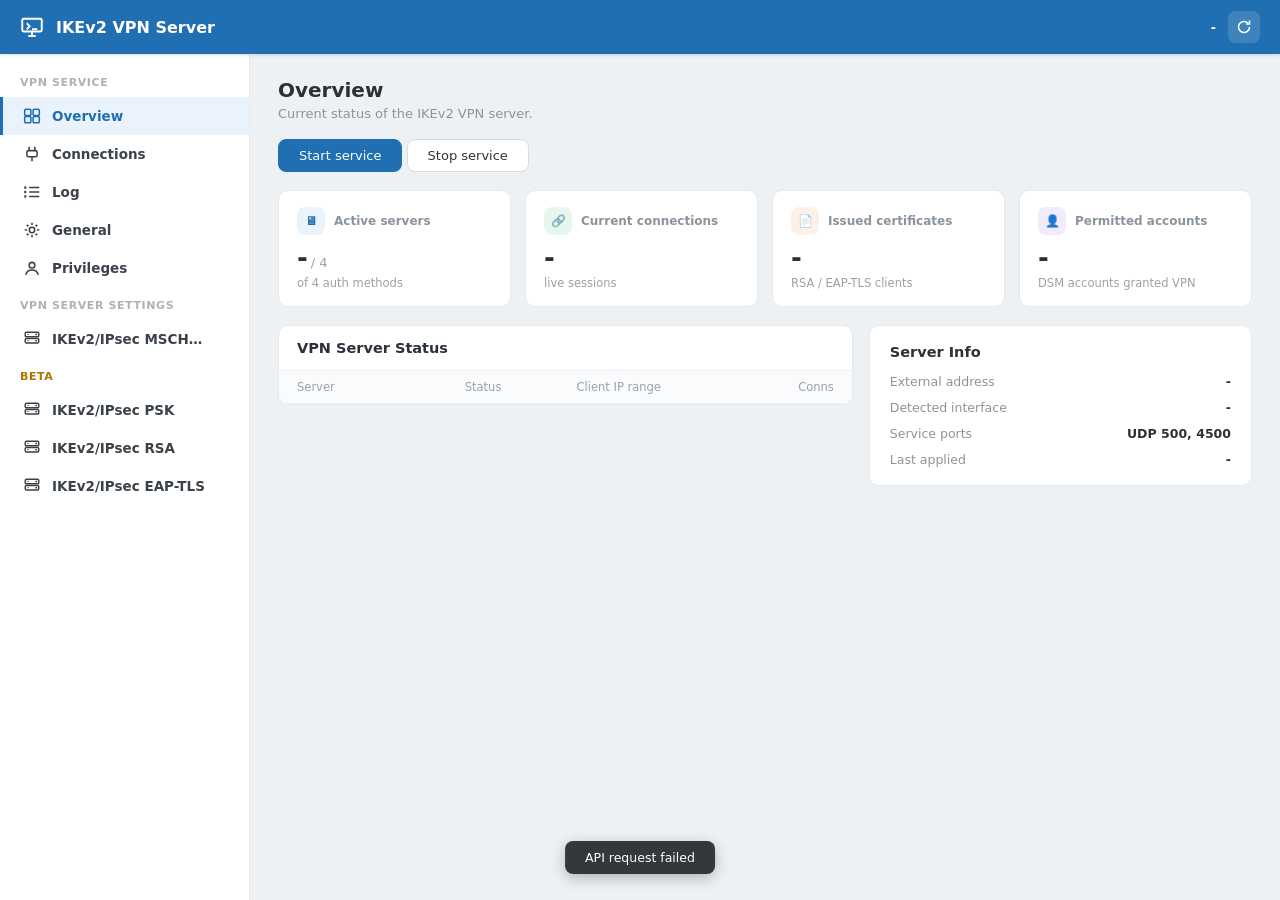
==== commit 5ab3ed9f: "fix(ui): optimize loading overlay" ====
--- a/src/package/ui/index.html
+++ b/src/package/ui/index.html
@@ -139,16 +139,17 @@
 #toast.show{opacity:1;transform:translateX(-50%) translateY(0)}
 
 /* busy overlay shown while a change is being applied (service restarts) */
-#busy{position:fixed;inset:0;z-index:50;display:none;align-items:center;justify-content:center;
-    background:rgba(20,24,28,.42);backdrop-filter:blur(1.5px)}
-#busy.show{display:flex}
+#busy{position:fixed;inset:0;z-index:50;display:flex;align-items:center;justify-content:center;
+    visibility:hidden;opacity:0;pointer-events:none;background:rgba(20,24,28,.42);transition:opacity .15s ease}
+#busy.show{visibility:visible;opacity:1;pointer-events:auto}
 #busy .busy-box{background:#fff;border-radius:12px;padding:26px 34px;min-width:260px;text-align:center;
     box-shadow:0 10px 40px rgba(0,0,0,.28)}
 #busy .spinner{width:38px;height:38px;margin:0 auto 16px;border-radius:50%;
-    border:3.5px solid #e3e8ed;border-top-color:var(--accent);animation:busy-spin .8s linear infinite}
+    border:3.5px solid #e3e8ed;border-top-color:var(--accent);animation:busy-spin .8s linear infinite;will-change:transform}
 #busy .busy-msg{font-size:14px;font-weight:700;color:var(--txt)}
 #busy .busy-sub{font-size:12px;color:var(--sub);margin-top:5px}
 @keyframes busy-spin{to{transform:rotate(360deg)}}
+@media (prefers-reduced-motion:reduce){#busy{transition:none}#busy .spinner{animation:none}}
 </style>
 </head>
 <body>
@@ -157,7 +158,6 @@
   <div class="topbar">
     <svg width="24" height="24" viewBox="0 0 16 16" fill="none" stroke="#fff" stroke-width="1.3"><rect x="1.5" y="2.5" width="13" height="8.5" rx="1"></rect><path d="M5.5 14h5M8 11v3"></path><path d="M4.5 5.5l2 2-2 2M8 9.5h3.5" stroke-width="1.2"></path></svg>
     <div class="title">IKEv2 VPN Server</div>
-    <div class="badge">DSM 7.2</div>
     <div class="spacer"></div>
     <div class="stat"><span class="dot" id="d_svc"></span><span id="t_svc">-</span></div>
     <button class="iconbtn" id="btn_refresh" data-i18n-title="restart_title" title="서비스 재시작"><svg width="16" height="16" viewBox="0 0 16 16" fill="none" stroke="currentColor" stroke-width="1.6"><path d="M13.5 8a5.5 5.5 0 1 1-1.6-3.9"></path><path d="M13.5 1.5v3.5H10"></path></svg></button>
@@ -647,11 +647,18 @@
     toast._t = setTimeout(function () { t.className = ""; }, 2200);
 }
 
+var BUSY_TIMER = 0;
 function showBusy(msg) {
     $("busy_msg").textContent = msg || t("applying");
-    $("busy").className = "show";
-}
-function hideBusy() { $("busy").className = ""; }
+    clearTimeout(BUSY_TIMER);
+    // Avoid a full-screen paint for requests that complete immediately.
+    BUSY_TIMER = setTimeout(function () { $("busy").className = "show"; }, 150);
+}
+function hideBusy() {
+    clearTimeout(BUSY_TIMER);
+    BUSY_TIMER = 0;
+    $("busy").className = "";
+}
 
 function post(params) {
     return fetch(API, { method: "POST", headers: { "Content-Type": "application/x-www-form-urlencoded" }, body: new URLSearchParams(params).toString() })
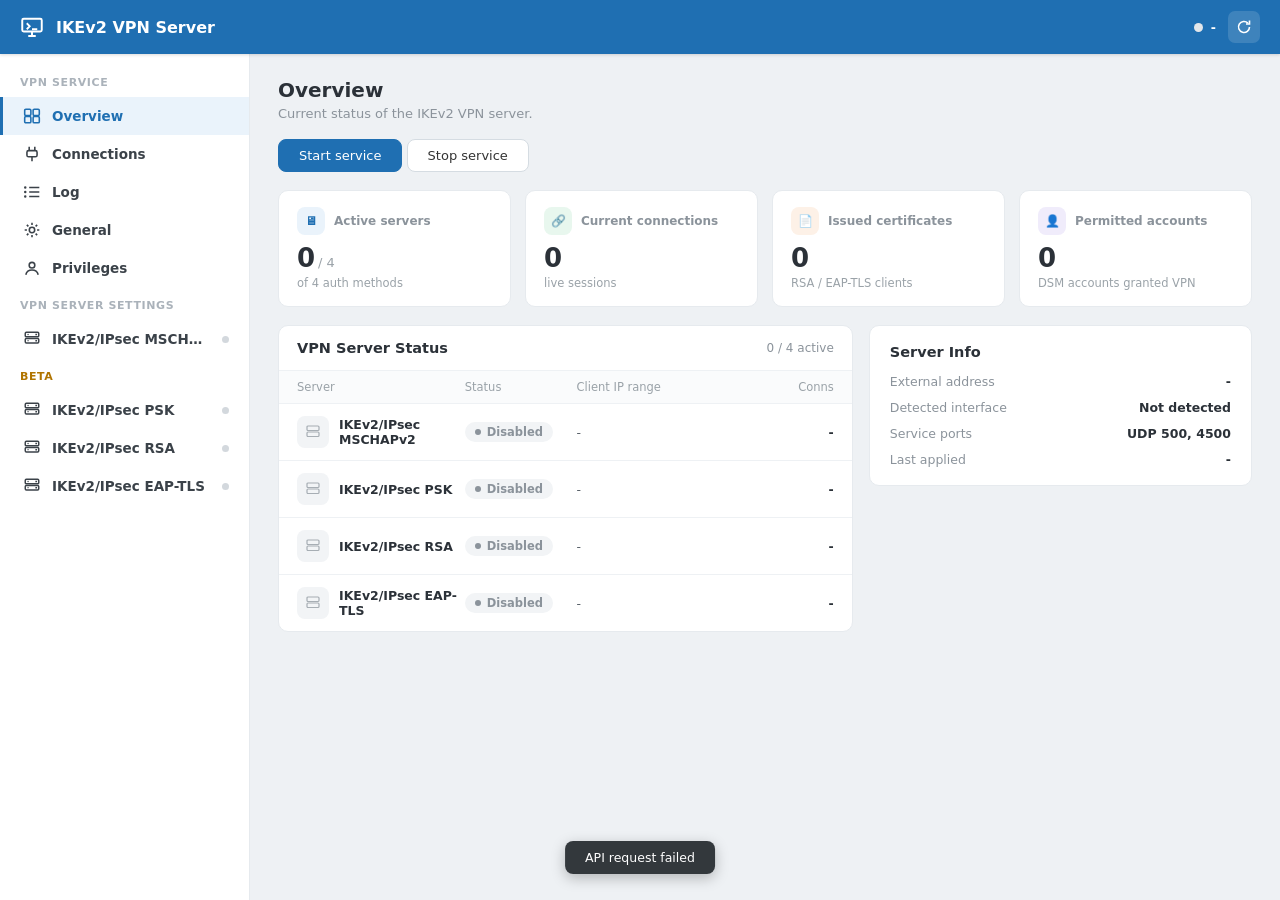
==== commit b2808fef: "refactor: rebuild the management UI with preact (#10) index.html was a single 1,215-line file holdin" ====
--- a/src/package/ui/index.html
+++ b/src/package/ui/index.html
@@ -4,1212 +4,18 @@
 <meta charset="utf-8">
 <meta name="viewport" content="width=device-width, initial-scale=1">
 <title>IKEv2 VPN Server</title>
-<style>
-:root{
-    --bg:#eef1f4;--card:#ffffff;--line:#e6eaee;--line2:#eef1f4;--txt:#2b3138;--sub:#8b939b;
-    --accent:#1f6fb2;--accent-h:#0a76c4;--accent-bg:#eaf3fb;
-    --ok:#2fa85e;--ok-bg:#e8f7ee;--bad:#e5734a;--bad-bg:#fdf1e7;--warn:#d97a3a;
-}
-*{box-sizing:border-box}
-body{margin:0;font-family:"Segoe UI","Apple SD Gothic Neo","Malgun Gothic",system-ui,sans-serif;
-    color:var(--txt);background:var(--bg);font-size:13px}
-a{color:var(--accent);text-decoration:none}a:hover{text-decoration:underline}
-input,select,button{font-family:inherit;font-size:13px}
-input:disabled,select:disabled{background:#f5f6f7!important;color:#b0b5ba!important;border-color:#e0e4e8!important}
-select:focus,input:focus{border-color:var(--accent)!important;outline:none}
-/* custom dropdown matching the mockup; the native <select> is kept hidden as
-   the value/options source. The popup is appended to <body> and positioned
-   with position:fixed so it is never clipped by overflow/stacking contexts. */
-.dd{position:relative;width:100%;font-size:13px;user-select:none}
-.dd-box{display:flex;align-items:center;height:34px;border:1px solid #c3ccd4;border-radius:6px;
-    background:#fff;cursor:pointer;overflow:hidden;transition:border-color .12s}
-.dd-box:hover,.dd.open .dd-box{border-color:var(--accent)}
-.dd-val{flex:1;min-width:0;padding:0 10px;white-space:nowrap;overflow:hidden;text-overflow:ellipsis;color:#333}
-.dd-chev{width:30px;flex:none;align-self:stretch;display:flex;align-items:center;justify-content:center;
-    border-left:1px solid #dbe1e7;background:#f4f8fc}
-.dd.open .dd-chev{border-left-color:#bcdaf1;background:#e8f2fb}
-.dd-chev svg{stroke:var(--accent);transition:transform .15s}
-.dd.open .dd-chev svg{transform:rotate(180deg)}
-.dd.disabled .dd-box{background:#f5f6f7;cursor:default;border-color:#c3ccd4}
-.dd.disabled .dd-box:hover{border-color:#c3ccd4}
-.dd.disabled .dd-val{color:#b0b5ba}
-.dd.disabled .dd-chev{background:#f5f6f7;border-left-color:#e5e9ed}
-.dd.disabled .dd-chev svg{stroke:#b8bfc5}
-.dd-pop{position:fixed;background:#fff;border:1px solid #d5dce2;border-radius:6px;
-    box-shadow:0 6px 20px rgba(0,0,0,.16);padding:4px;z-index:9999;max-height:280px;overflow-y:auto}
-.dd-opt{padding:8px 12px;border-radius:4px;cursor:pointer;font-size:13px;white-space:nowrap;color:#333}
-.dd-opt:hover{background:var(--accent-bg);color:var(--accent)}
-.dd-opt.sel{background:var(--accent-bg);color:var(--accent);font-weight:600}
-.form-row .dd{max-width:320px}
-::-webkit-scrollbar{width:10px;height:10px}
-::-webkit-scrollbar-thumb{background:#c9d0d7;border-radius:5px;border:2px solid transparent;background-clip:padding-box}
-
-.app{display:flex;flex-direction:column;height:100vh;min-height:600px}
-.topbar{height:54px;flex:none;background:var(--accent);display:flex;align-items:center;
-    padding:0 20px;color:#fff;gap:12px;box-shadow:0 1px 3px rgba(0,0,0,.15);z-index:5}
-.topbar .title{font-size:16px;font-weight:600}
-.topbar .badge{padding:2px 9px;border-radius:11px;background:rgba(255,255,255,.18);font-size:11.5px;font-weight:600}
-.topbar .spacer{flex:1}
-.topbar .stat{display:flex;align-items:center;gap:8px;font-size:12.5px;font-weight:700;
-    background:transparent;border:none;border-radius:0;padding:0;color:#fff}
-.dot{width:9px;height:9px;border-radius:50%;flex:none}
-.dot.ok{background:#54d17a;box-shadow:0 0 0 3px rgba(84,209,122,.25)}
-.dot.bad{background:#e2e6ea}
-.iconbtn{background:rgba(255,255,255,.14);border:none;color:#fff;width:32px;height:32px;
-    border-radius:7px;cursor:pointer;display:flex;align-items:center;justify-content:center}
-.iconbtn:hover{background:rgba(255,255,255,.26)}
-
-.body{flex:1;display:flex;min-height:0}
-.sidebar{width:250px;flex:none;background:#fff;border-right:1px solid var(--line);padding:10px 0;overflow-y:auto}
-.sidebar .hd{padding:12px 20px 8px;font-size:11px;font-weight:700;color:#aab2ba;letter-spacing:.6px;text-transform:uppercase}
-.navitem{display:flex;align-items:center;gap:11px;padding:10px 20px;cursor:pointer;font-size:13.5px;
-    color:#3b4249;font-weight:600;border-left:3px solid transparent;user-select:none}
-.navitem:hover{background:#f2f6fa}
-.navitem.active{color:var(--accent);font-weight:700;background:var(--accent-bg);border-left-color:var(--accent)}
-.navitem svg{flex:none}
-.navitem .nm{flex:1;white-space:nowrap;overflow:hidden;text-overflow:ellipsis}
-.navitem .dot{width:7px;height:7px}
-
-.main{flex:1;min-width:0;overflow-y:auto}
-.page{padding:24px 28px 40px;max-width:1200px}
-.page h1{font-size:20px;font-weight:700;margin:0 0 4px}
-.page .desc{color:var(--sub);margin-bottom:18px}
-.hidden{display:none!important}
-
-.card{background:var(--card);border:1px solid var(--line);border-radius:10px;overflow:hidden;margin-bottom:16px}
-.card .pad{padding:18px 20px}
-.card h2{font-size:14.5px;font-weight:700;margin:0}
-.card .chd{padding:14px 18px;display:flex;align-items:center;justify-content:space-between;border-bottom:1px solid var(--line2)}
-
-.notice{margin:0 0 14px;padding:10px 14px;border-radius:8px;background:var(--bad-bg);color:#a6431c;font-size:12.5px;line-height:1.5}
-.notice.show{display:block}.notice{display:none}
-.notice a{color:#a6431c;text-decoration:underline}
-
-.statgrid{display:grid;grid-template-columns:repeat(auto-fit,minmax(190px,1fr));gap:14px;margin-bottom:18px}
-.stat{background:var(--card);border:1px solid var(--line);border-radius:10px;padding:16px 18px}
-.stat .top{display:flex;align-items:center;gap:9px;color:var(--sub);font-size:12px;font-weight:600}
-.stat .ic{width:28px;height:28px;border-radius:8px;display:flex;align-items:center;justify-content:center;flex:none}
-.stat .val{font-size:26px;font-weight:700;margin-top:10px;line-height:1}
-.stat .val .unit{font-size:13px;font-weight:500;color:#9aa2a8;margin-left:3px}
-.stat .sub{font-size:11.5px;color:#9aa2a8;margin-top:5px}
-
-table{width:100%;border-collapse:collapse}
-.thead{display:grid;padding:9px 18px;font-size:11.5px;color:#9aa2a8;background:#fafbfc;border-bottom:1px solid var(--line2)}
-.trow{display:grid;padding:12px 18px;align-items:center;border-bottom:1px solid var(--line2);font-size:12.5px}
-.trow:last-child{border-bottom:none}
-.trow:hover{background:#f8fafc}
-.empty{padding:60px 20px;text-align:center;color:#aab2ba}
-.empty svg{margin-bottom:8px}
-
-.badge2{display:inline-flex;align-items:center;gap:6px;padding:3px 10px;border-radius:12px;font-size:11.5px;font-weight:600}
-.badge2 .d{width:6px;height:6px;border-radius:50%}
-.beta-tag{font-size:10.5px;font-weight:700;letter-spacing:.5px;color:#8a5a00;background:#ffe6b0;padding:2px 7px;border-radius:6px;line-height:1.4}
-.sidebar .hd.beta{color:#b07400}
-
-.form-row{display:grid;grid-template-columns:170px 1fr;align-items:center;gap:12px;margin-bottom:13px}
-.form-row label{color:#4a525a}
-.form-row input[type=text],.form-row input[type=password],.form-row select{
-    height:32px;border:1px solid #c3ccd4;border-radius:6px;padding:0 8px;max-width:320px;width:100%}
-.form-row select{height:34px;padding:0 40px 0 11px}
-.octets{display:flex;align-items:center;gap:6px}
-.form-row .octets input{width:52px;height:32px;border:1px solid #c3ccd4;border-radius:6px;padding:0 6px;max-width:52px;text-align:center;font-variant-numeric:tabular-nums}
-.octets .dot-sep{color:#8b939b}
-.octets .octet-suffix{color:#5b636b;font-weight:600;font-variant-numeric:tabular-nums;margin-left:2px}
-.chk{display:flex;align-items:center;gap:8px;cursor:pointer}
-.chk input{width:15px;height:15px;accent-color:var(--accent);margin:0}
-
-.btn{padding:8px 20px;font-size:13px;border-radius:8px;cursor:pointer;border:1px solid #d5dce2;background:#fff;color:#333}
-.btn:hover{background:#f2f4f6}
-.btn.primary{background:var(--accent);border-color:var(--accent);color:#fff}
-.btn.primary:hover{background:var(--accent-h)}
-.btn.danger{border-color:#f0c4b8;color:#c0472a;background:#fff}
-.btn.danger:hover{background:#fdf1e7}
-.btn.sm{padding:5px 12px;font-size:12px;border-radius:6px}
-.btn:disabled{opacity:.5;cursor:default}
-.actions{display:flex;justify-content:flex-end;gap:10px;margin-top:16px}
-.toolbar{padding:12px 18px;display:flex;gap:8px;align-items:center;border-bottom:1px solid var(--line2)}
-
-.searchbox{position:relative;width:220px}
-.searchbox svg{position:absolute;left:9px;top:9px}
-.searchbox input{width:100%;height:32px;border:1px solid #c3ccd4;border-radius:6px;padding:0 8px 0 30px}
-
-#toast{position:fixed;bottom:26px;left:50%;transform:translateX(-50%) translateY(20px);
-    background:rgba(40,44,48,.94);color:#fff;padding:9px 20px;border-radius:8px;font-size:12.5px;
-    box-shadow:0 4px 14px rgba(0,0,0,.25);opacity:0;pointer-events:none;transition:.2s}
-#toast.show{opacity:1;transform:translateX(-50%) translateY(0)}
-
-/* busy overlay shown while a change is being applied (service restarts) */
-#busy{position:fixed;inset:0;z-index:50;display:flex;align-items:center;justify-content:center;
-    visibility:hidden;opacity:0;pointer-events:none;background:rgba(20,24,28,.42);transition:opacity .15s ease}
-#busy.show{visibility:visible;opacity:1;pointer-events:auto}
-#busy .busy-box{background:#fff;border-radius:12px;padding:26px 34px;min-width:260px;text-align:center;
-    box-shadow:0 10px 40px rgba(0,0,0,.28)}
-#busy .spinner{width:38px;height:38px;margin:0 auto 16px;border-radius:50%;
-    border:3.5px solid #e3e8ed;border-top-color:var(--accent);animation:busy-spin .8s linear infinite;will-change:transform}
-#busy .busy-msg{font-size:14px;font-weight:700;color:var(--txt)}
-#busy .busy-sub{font-size:12px;color:var(--sub);margin-top:5px}
-@keyframes busy-spin{to{transform:rotate(360deg)}}
-@media (prefers-reduced-motion:reduce){#busy{transition:none}#busy .spinner{animation:none}}
-</style>
+<link rel="stylesheet" href="app.css">
 </head>
 <body>
 
-<div class="app">
-  <div class="topbar">
-    <svg width="24" height="24" viewBox="0 0 16 16" fill="none" stroke="#fff" stroke-width="1.3"><rect x="1.5" y="2.5" width="13" height="8.5" rx="1"></rect><path d="M5.5 14h5M8 11v3"></path><path d="M4.5 5.5l2 2-2 2M8 9.5h3.5" stroke-width="1.2"></path></svg>
-    <div class="title">IKEv2 VPN Server</div>
-    <div class="spacer"></div>
-    <div class="stat"><span class="dot" id="d_svc"></span><span id="t_svc">-</span></div>
-    <button class="iconbtn" id="btn_refresh" data-i18n-title="restart_title" title="서비스 재시작"><svg width="16" height="16" viewBox="0 0 16 16" fill="none" stroke="currentColor" stroke-width="1.6"><path d="M13.5 8a5.5 5.5 0 1 1-1.6-3.9"></path><path d="M13.5 1.5v3.5H10"></path></svg></button>
-  </div>
+<div id="app"></div>
 
-  <div class="body">
-    <div class="sidebar">
-      <div class="hd" data-i18n="nav_service_group">VPN 서비스 관리</div>
-      <div class="navitem" data-nav="overview"><svg width="18" height="18" viewBox="0 0 16 16" fill="none" stroke="currentColor" stroke-width="1.4"><rect x="1.5" y="2" width="5.5" height="5.5" rx="1"></rect><rect x="9" y="2" width="5.5" height="5.5" rx="1"></rect><rect x="1.5" y="8.5" width="5.5" height="5.5" rx="1"></rect><rect x="9" y="8.5" width="5.5" height="5.5" rx="1"></rect></svg><span class="nm" data-i18n="nav_overview">개요</span></div>
-      <div class="navitem" data-nav="connections"><svg width="18" height="18" viewBox="0 0 16 16" fill="none" stroke="currentColor" stroke-width="1.4"><path d="M5.5 1.5v3.5M10.5 1.5v3.5"></path><rect x="3.5" y="5" width="9" height="5.5" rx="1.5"></rect><path d="M8 10.5v4"></path></svg><span class="nm" data-i18n="nav_connections">연결 목록</span></div>
-      <div class="navitem" data-nav="log"><svg width="18" height="18" viewBox="0 0 16 16" fill="none" stroke="currentColor" stroke-width="1.4"><path d="M5.5 4h9M5.5 8h9M5.5 12h9"></path><path d="M2 4h.01M2 8h.01M2 12h.01" stroke-width="2.2" stroke-linecap="round"></path></svg><span class="nm" data-i18n="nav_log">로그</span></div>
-      <div class="navitem" data-nav="general"><svg width="18" height="18" viewBox="0 0 16 16" fill="none" stroke="currentColor" stroke-width="1.4"><circle cx="8" cy="8" r="2.4"></circle><path d="M8 1.5v2M8 12.5v2M1.5 8h2M12.5 8h2M3.4 3.4l1.4 1.4M11.2 11.2l1.4 1.4M12.6 3.4l-1.4 1.4M4.8 11.2l-1.4 1.4"></path></svg><span class="nm" data-i18n="nav_general">일반 설정</span></div>
-      <div class="navitem" data-nav="privilege"><svg width="18" height="18" viewBox="0 0 16 16" fill="none" stroke="currentColor" stroke-width="1.4"><circle cx="8" cy="5.5" r="2.5"></circle><path d="M2.5 14c.7-3 3-4.2 5.5-4.2s4.8 1.2 5.5 4.2"></path></svg><span class="nm" data-i18n="nav_privilege">권한</span></div>
-      <div class="hd" data-i18n="nav_server_group">VPN Server 설정</div>
-      <div class="navitem" data-nav="mschapv2"><svg width="18" height="18" viewBox="0 0 16 16" fill="none" stroke="currentColor" stroke-width="1.3"><rect x="2" y="2" width="12" height="4" rx="1"></rect><rect x="2" y="7.5" width="12" height="4" rx="1"></rect><circle cx="4.5" cy="4" r=".6" fill="currentColor" stroke="none"></circle><circle cx="4.5" cy="9.5" r=".6" fill="currentColor" stroke="none"></circle><path d="M11 4h1.5M11 9.5h1.5"></path></svg><span class="nm">IKEv2/IPsec MSCHAPv2</span><span class="dot" id="d_srv_mschapv2"></span></div>
-      <div class="hd beta">Beta</div>
-      <div class="navitem" data-nav="psk"><svg width="18" height="18" viewBox="0 0 16 16" fill="none" stroke="currentColor" stroke-width="1.3"><rect x="2" y="2" width="12" height="4" rx="1"></rect><rect x="2" y="7.5" width="12" height="4" rx="1"></rect><circle cx="4.5" cy="4" r=".6" fill="currentColor" stroke="none"></circle><circle cx="4.5" cy="9.5" r=".6" fill="currentColor" stroke="none"></circle><path d="M11 4h1.5M11 9.5h1.5"></path></svg><span class="nm">IKEv2/IPsec PSK</span><span class="dot" id="d_srv_psk"></span></div>
-      <div class="navitem" data-nav="rsa"><svg width="18" height="18" viewBox="0 0 16 16" fill="none" stroke="currentColor" stroke-width="1.3"><rect x="2" y="2" width="12" height="4" rx="1"></rect><rect x="2" y="7.5" width="12" height="4" rx="1"></rect><circle cx="4.5" cy="4" r=".6" fill="currentColor" stroke="none"></circle><circle cx="4.5" cy="9.5" r=".6" fill="currentColor" stroke="none"></circle><path d="M11 4h1.5M11 9.5h1.5"></path></svg><span class="nm">IKEv2/IPsec RSA</span><span class="dot" id="d_srv_rsa"></span></div>
-      <div class="navitem" data-nav="eaptls"><svg width="18" height="18" viewBox="0 0 16 16" fill="none" stroke="currentColor" stroke-width="1.3"><rect x="2" y="2" width="12" height="4" rx="1"></rect><rect x="2" y="7.5" width="12" height="4" rx="1"></rect><circle cx="4.5" cy="4" r=".6" fill="currentColor" stroke="none"></circle><circle cx="4.5" cy="9.5" r=".6" fill="currentColor" stroke="none"></circle><path d="M11 4h1.5M11 9.5h1.5"></path></svg><span class="nm">IKEv2/IPsec EAP-TLS</span><span class="dot" id="d_srv_eaptls"></span></div>
-    </div>
-
-    <div class="main">
-
-      <!-- ================= overview ================= -->
-      <div class="page" id="pg_overview">
-        <h1 data-i18n="ov_title">개요</h1>
-        <div class="desc" data-i18n="ov_desc">IKEv2 VPN 서버의 현재 상태입니다.</div>
-        <div class="notice" id="n_setup"></div>
-        <div class="notice" id="n_daemon"></div>
-
-        <div style="margin-bottom:18px">
-          <button class="btn primary" id="btn_svc_enable" data-i18n="btn_enable">서비스 시작</button>
-          <button class="btn" id="btn_svc_disable" data-i18n="btn_disable">서비스 중지</button>
-        </div>
-
-        <div class="statgrid">
-          <div class="stat"><div class="top"><span class="ic" style="background:var(--accent-bg);color:var(--accent)">&#128421;</span><span data-i18n="stat_active">활성 서버</span></div><div class="val" id="s_active">-<span class="unit">/ 4</span></div><div class="sub" data-i18n="stat_active_sub">인증 방식 4개 중</div></div>
-          <div class="stat"><div class="top"><span class="ic" style="background:var(--ok-bg);color:var(--ok)">&#128279;</span><span data-i18n="stat_conn">현재 연결</span></div><div class="val" id="s_conn">-</div><div class="sub" data-i18n="stat_conn_sub">실시간 세션 수</div></div>
-          <div class="stat"><div class="top"><span class="ic" style="background:#fdf1e7;color:#d97a3a">&#128196;</span><span data-i18n="stat_certs">발급된 인증서</span></div><div class="val" id="s_certs">-</div><div class="sub" data-i18n="stat_certs_sub">RSA / EAP-TLS 클라이언트</div></div>
-          <div class="stat"><div class="top"><span class="ic" style="background:#f0ecfb;color:#7159c4">&#128100;</span><span data-i18n="stat_users">등록된 VPN 계정</span></div><div class="val" id="s_users">-</div><div class="sub" data-i18n="stat_users_sub">패키지 로컬 계정</div></div>
-        </div>
-
-        <div style="display:grid;grid-template-columns:1.5fr 1fr;gap:16px;align-items:start">
-          <div class="card">
-            <div class="chd"><h2 data-i18n="ov_serverstate">VPN 서버 상태</h2><span id="t_enabledcount" style="font-size:12px;color:var(--sub)"></span></div>
-            <div class="thead" style="grid-template-columns:1.5fr 1fr 1.4fr .9fr"><div data-i18n="th_server">서버</div><div data-i18n="th_status">상태</div><div data-i18n="th_subnet">클라이언트 IP 대역</div><div style="text-align:right" data-i18n="th_conn">연결</div></div>
-            <div id="ov_rows"></div>
-          </div>
-          <div class="card"><div class="pad">
-            <h2 style="margin-bottom:14px" data-i18n="ov_serverinfo">서버 정보</h2>
-            <div style="display:grid;grid-template-columns:auto 1fr;row-gap:11px;column-gap:14px;font-size:12.5px">
-              <span style="color:var(--sub)" data-i18n="info_addr">외부 주소</span><span id="i_addr" style="text-align:right;font-weight:600">-</span>
-              <span style="color:var(--sub)" data-i18n="info_iface">감지된 네트워크 인터페이스</span><span id="i_iface" style="text-align:right;font-weight:600">-</span>
-              <span style="color:var(--sub)" data-i18n="info_port">서비스 포트</span><span style="text-align:right;font-weight:600">UDP 500, 4500</span>
-              <span style="color:var(--sub)" data-i18n="info_applied">마지막 설정 적용</span><span id="i_applied" style="text-align:right;font-weight:600">-</span>
-            </div>
-          </div></div>
-        </div>
-      </div>
-
-      <!-- ================= connections ================= -->
-      <div class="page hidden" id="pg_connections">
-        <h1 data-i18n="conn_title">연결 목록</h1>
-        <div class="desc" data-i18n="conn_desc">현재 연결된 IKEv2 VPN 세션입니다.</div>
-        <div class="card">
-          <div class="toolbar"><div style="flex:1"></div><button class="btn" id="btn_conn_refresh" data-i18n="btn_refresh2">새로 고침</button></div>
-          <div class="thead" style="grid-template-columns:1.1fr 1.3fr 1.3fr 1fr .9fr"><div data-i18n="th_proto">프로토콜</div><div data-i18n="th_clientip">클라이언트 IP</div><div data-i18n="th_assignedip">할당 IP</div><div data-i18n="th_status">상태</div><div style="text-align:right" data-i18n="th_action">작업</div></div>
-          <div id="conn_rows"></div>
-        </div>
-      </div>
-
-      <!-- ================= log ================= -->
-      <div class="page hidden" id="pg_log">
-        <h1 data-i18n="log_title">로그</h1>
-        <div class="desc" data-i18n="log_desc">인증 성공/실패 및 연결 종료 이벤트입니다 (최근 300건).</div>
-        <div class="card">
-          <div class="toolbar">
-            <button class="btn" id="btn_log_clear" data-i18n="btn_clear">정리</button>
-            <button class="btn" id="btn_log_export" data-i18n="btn_export">내보내기</button>
-            <div style="flex:1"></div>
-            <select id="f_log_proto" style="width:200px;height:34px">
-              <option value="" data-i18n="opt_all">모두</option>
-              <option value="MSCHAPv2">IKEv2/IPsec MSCHAPv2</option>
-              <option value="PSK">IKEv2/IPsec PSK</option>
-              <option value="RSA">IKEv2/IPsec RSA</option>
-              <option value="EAP-TLS">IKEv2/IPsec EAP-TLS</option>
-            </select>
-          </div>
-          <div class="thead" style="grid-template-columns:1.3fr 1fr 1fr 2fr"><div data-i18n="th_datetime">날짜 및 시간</div><div data-i18n="th_proto">프로토콜</div><div data-i18n="th_ip">IP</div><div data-i18n="th_event">이벤트</div></div>
-          <div id="log_rows"></div>
-        </div>
-      </div>
-
-      <!-- ================= general ================= -->
-      <div class="page hidden" id="pg_general">
-        <h1 data-i18n="gen_title">일반 설정</h1>
-        <div class="desc" data-i18n="gen_desc">서버 공통 설정입니다.</div>
-        <div class="card"><div class="pad">
-          <div class="form-row"><label data-i18n="lbl_hostname">외부 호스트 이름</label><input type="text" id="g_hostname" data-i18n-ph="ph_hostname" placeholder="비우면 인증서 CN 사용"></div>
-          <div class="form-row"><label data-i18n="lbl_enc">암호화</label>
-            <select id="g_enc"><option value="auto" data-i18n="enc_auto_opt">권장 (자동, 여러 후보 제공)</option><option value="aes256" data-i18n="enc_aes256">AES-256만</option><option value="aes128" data-i18n="enc_aes128">AES-128만</option></select>
-          </div>
-          <div class="form-row"><label data-i18n="lbl_iface">수신 인터페이스</label>
-            <select id="g_iface"><option value="" data-i18n="opt_all_ifaces">모든 인터페이스</option></select>
-          </div>
-          <div class="form-row"><label data-i18n="lbl_egress">인터넷 연결 인터페이스</label><span id="g_iface_ro" style="color:#4a525a">-</span></div>
-        </div></div>
-        <div class="card"><div class="pad">
-          <h2 style="margin-bottom:12px" data-i18n="sec_title">보안</h2>
-          <label class="chk"><input type="checkbox" id="g_autoblock"><span data-i18n="autoblock_label">DSM 자동 차단 연동 (인증 실패 IP를 DSM 자동 차단 목록에 등록)</span></label>
-          <div class="notice" id="n_dsmab" style="margin-top:10px"></div>
-        </div></div>
-        <div class="actions"><button class="btn" id="btn_general_reset" data-i18n="btn_reset">재설정</button><button class="btn primary" id="btn_general_apply" data-i18n="btn_apply">적용</button></div>
-      </div>
-
-      <!-- ================= privileges (DSM accounts) ================= -->
-      <div class="page hidden" id="pg_privilege">
-        <h1 data-i18n="priv_title">권한</h1>
-        <div class="desc" data-i18n="priv_desc">IKEv2 VPN 로그인은 DSM 사용자 계정으로만 이루어집니다. VPN 사용을 허용할 계정을 선택한 뒤 적용하세요. 적용하면 서비스가 재시작되며, 선택된 계정만 등록됩니다(비활성/무암호 계정은 로그인할 수 없습니다).</div>
-        <div class="card" style="max-width:560px">
-          <div class="toolbar">
-            <div class="searchbox" style="margin-left:auto"><svg width="14" height="14" viewBox="0 0 16 16" fill="none" stroke="#9aa2a8" stroke-width="1.6"><circle cx="7" cy="7" r="4.5"></circle><path d="M10.5 10.5L14 14"></path></svg><input id="p_search" data-i18n-ph="ph_search" placeholder="검색"></div>
-          </div>
-          <div class="thead" style="grid-template-columns:1.6fr 1fr .8fr"><div data-i18n="th_username">사용자 이름</div><div data-i18n="th_status">상태</div><div style="text-align:center">IKEv2</div></div>
-          <div id="priv_rows"></div>
-        </div>
-        <div class="actions" style="max-width:560px"><button class="btn" id="btn_priv_reset" data-i18n="btn_reset">재설정</button><button class="btn primary" id="btn_priv_apply" data-i18n="btn_apply">적용</button></div>
-      </div>
-
-      <!-- ================= per-server pages (mschapv2/psk/rsa/eaptls) ================= -->
-      <div class="page hidden" id="pg_server" style="max-width:780px">
-        <div style="display:flex;align-items:center;gap:12px;margin-bottom:6px">
-          <span style="width:38px;height:38px;border-radius:10px;background:var(--accent-bg);display:flex;align-items:center;justify-content:center;flex:none"><svg width="20" height="20" viewBox="0 0 16 16" fill="none" stroke="var(--accent)" stroke-width="1.2"><rect x="2" y="2" width="12" height="4.5" rx="1"></rect><rect x="2" y="8" width="12" height="4.5" rx="1"></rect><circle cx="4.4" cy="4.25" r=".7" fill="var(--accent)" stroke="none"></circle><circle cx="4.4" cy="10.25" r=".7" fill="var(--accent)" stroke="none"></circle></svg></span>
-          <div><div style="font-size:20px;font-weight:700;display:flex;align-items:center;gap:8px"><span id="sv_title">-</span><span id="sv_beta_tag" class="beta-tag hidden">BETA</span></div><div style="font-size:12.5px;color:var(--sub)" data-i18n="sv_desc">이 인증 방식을 사용하는 IKEv2 VPN 서버를 구성합니다.</div></div>
-        </div>
-
-        <div class="notice" id="n_beta" style="background:#fff6e5;color:#8a5a00" data-i18n-html="beta_notice">이 인증 방식은 <b>Beta</b> 기능입니다. 실기기 검증이 충분하지 않아 예고 없이 동작이 바뀌거나 정상 동작하지 않을 수 있습니다. 안정적인 사용에는 <b>IKEv2/IPsec MSCHAPv2</b>를 권장합니다.</div>
-
-        <div class="card"><div class="pad">
-          <label class="chk" style="padding-bottom:16px;margin-bottom:16px;border-bottom:1px solid var(--line2)"><input type="checkbox" id="sv_enabled"><span style="font-weight:600;font-size:14px" id="sv_enabled_label">서버 활성화</span></label>
-
-          <div class="form-row"><label data-i18n="lbl_subnet">클라이언트 IP 대역</label>
-            <div class="octets">
-              <input type="text" id="sv_ip1" maxlength="3" inputmode="numeric"><span class="dot-sep">.</span>
-              <input type="text" id="sv_ip2" maxlength="3" inputmode="numeric"><span class="dot-sep">.</span>
-              <input type="text" id="sv_ip3" maxlength="3" inputmode="numeric"><span class="dot-sep">.</span>
-              <span class="octet-suffix">0</span>
-            </div>
-          </div>
-          <div class="form-row"><label data-i18n="lbl_dns" id="lbl_dns_mode">DNS</label>
-            <label class="chk"><input type="checkbox" id="sv_dns_manual"><span data-i18n="dns_manual">수동 DNS 사용</span></label>
-          </div>
-          <div class="form-row" id="row_dns"><label data-i18n="lbl_dns_addr">DNS 주소</label><input type="text" id="sv_dns" placeholder="8.8.8.8"></div>
-
-          <div class="notice" id="n_dsmauth" style="background:var(--accent-bg);color:#2b5f86"></div>
-
-          <div class="form-row hidden" id="row_psk"><label data-i18n="lbl_psk">사전 공유 키</label><input type="password" id="sv_psk" data-i18n-ph="ph_psk_auto" placeholder="비워두면 자동 생성"></div>
-
-          <div class="form-row"><label data-i18n="lbl_enc">암호화</label><span id="sv_enc_ro" style="color:#4a525a">-</span>&nbsp;<a href="#" id="sv_enc_link" data-i18n="enc_change_link">(일반 설정에서 변경)</a></div>
-
-          <div class="form-row hidden" id="row_cert"><label data-i18n="lbl_servercert">서버 인증서</label><select id="sv_cert"></select></div>
-          <div class="form-row hidden" id="row_clientca"><label data-i18n="lbl_clientca">클라이언트 CA</label><span id="sv_clientca_ro" style="color:#4a525a" data-i18n="clientca_default">패키지 자체 발급 CA</span></div>
-        </div></div>
-
-        <div class="actions"><button class="btn" id="btn_server_reset" data-i18n="btn_reset">재설정</button><button class="btn primary" id="btn_server_apply" data-i18n="btn_apply">적용</button></div>
-
-        <!-- profile downloads -->
-        <div class="card hidden" id="card_profiles"><div class="pad">
-          <h2 style="margin-bottom:12px" data-i18n="profiles_title">클라이언트 프로필</h2>
-          <div style="display:flex;flex-wrap:wrap;gap:8px" id="profile_buttons"></div>
-        </div></div>
-
-        <!-- client certificates (rsa / eaptls) -->
-        <div class="card hidden" id="card_certs">
-          <div class="chd"><h2 data-i18n="clientcert_title">클라이언트 인증서</h2></div>
-          <div class="pad" style="padding-bottom:0">
-            <div style="display:flex;gap:8px;margin-bottom:14px">
-              <input type="text" id="c_name" data-i18n-ph="ph_certname" placeholder="인증서 이름" style="height:32px;border:1px solid #c3ccd4;border-radius:6px;padding:0 8px;width:160px">
-              <input type="password" id="c_pass" data-i18n-ph="ph_p12pass" placeholder="P12 비밀번호" style="height:32px;border:1px solid #c3ccd4;border-radius:6px;padding:0 8px;width:160px">
-              <button class="btn primary sm" id="btn_cert_issue" data-i18n="btn_issue">발급 &amp; 다운로드</button>
-            </div>
-          </div>
-          <div class="thead" style="grid-template-columns:1.6fr 1.4fr .8fr"><div data-i18n="th_name">이름</div><div data-i18n="th_expiry">만료일</div><div style="text-align:right" data-i18n="th_action">작업</div></div>
-          <div id="cert_rows"></div>
-        </div>
-      </div>
-
-    </div>
-  </div>
-</div>
-
-<div id="toast"></div>
-<div id="busy"><div class="busy-box"><div class="spinner"></div><div class="busy-msg" id="busy_msg" data-i18n="applying">적용하는 중입니다…</div><div class="busy-sub" data-i18n="applying_sub">서비스를 재시작하는 동안 잠시 기다려 주세요.</div></div></div>
-
+<!-- Downloads (client profiles, .p12 certificates) are POSTs whose response is
+     a file. They go through this form into the hidden iframe so the browser
+     handles Content-Disposition itself; see js/api.js postDownload(). -->
 <form id="f_download" method="POST" style="display:none" target="dl_frame"></form>
 <iframe name="dl_frame" style="display:none"></iframe>
 
-<script>
-// ------------------------------------------------------------ i18n
-// Korean for Korean browsers, English for everyone else.
-var LANG = (function () {
-    var l = (navigator.languages && navigator.languages[0]) || navigator.language || navigator.userLanguage || "en";
-    return /^ko/i.test(l) ? "ko" : "en";
-})();
-
-var I18N = {
-    ko: {
-        restart_title: "서비스 재시작",
-        nav_service_group: "VPN 서비스 관리", nav_server_group: "VPN Server 설정",
-        nav_overview: "개요", nav_connections: "연결 목록", nav_log: "로그", nav_general: "일반 설정", nav_privilege: "권한",
-        ov_title: "개요", ov_desc: "IKEv2 VPN 서버의 현재 상태입니다.",
-        btn_enable: "서비스 시작", btn_disable: "서비스 중지",
-        stat_active: "활성 서버", stat_active_sub: "인증 방식 4개 중",
-        stat_conn: "현재 연결", stat_conn_sub: "실시간 세션 수",
-        stat_certs: "발급된 인증서", stat_certs_sub: "RSA / EAP-TLS 클라이언트",
-        stat_users: "VPN 허용 계정", stat_users_sub: "권한 부여된 DSM 계정",
-        ov_serverstate: "VPN 서버 상태", ov_serverinfo: "서버 정보",
-        th_server: "서버", th_status: "상태", th_subnet: "클라이언트 IP 대역", th_conn: "연결",
-        info_addr: "외부 주소", info_iface: "감지된 네트워크 인터페이스", info_port: "서비스 포트", info_applied: "마지막 설정 적용",
-        conn_title: "연결 목록", conn_desc: "현재 연결된 IKEv2 VPN 세션입니다.",
-        btn_refresh2: "새로 고침",
-        th_proto: "프로토콜", th_clientip: "클라이언트 IP", th_assignedip: "할당 IP", th_action: "작업",
-        log_title: "로그", log_desc: "인증 성공/실패 및 연결 종료 이벤트입니다 (최근 300건).",
-        btn_clear: "정리", btn_export: "내보내기", opt_all: "모두",
-        th_datetime: "날짜 및 시간", th_ip: "IP", th_event: "이벤트",
-        gen_title: "일반 설정", gen_desc: "서버 공통 설정입니다.",
-        lbl_hostname: "외부 호스트 이름", ph_hostname: "비우면 인증서 CN 사용",
-        lbl_enc: "암호화", enc_auto_opt: "권장 (자동, 여러 후보 제공)", enc_aes256: "AES-256만", enc_aes128: "AES-128만",
-        lbl_iface: "수신 인터페이스", opt_all_ifaces: "모든 인터페이스", lbl_egress: "인터넷 연결 인터페이스",
-        sec_title: "보안", autoblock_label: "DSM 자동 차단 연동 (인증 실패 IP를 DSM 자동 차단 목록에 등록)",
-        btn_reset: "재설정", btn_apply: "적용",
-        priv_title: "권한", priv_desc: "IKEv2 VPN 로그인은 DSM 사용자 계정으로만 이루어집니다. VPN 사용을 허용할 계정을 선택한 뒤 적용하세요. 적용하면 서비스가 재시작되며, 선택된 계정만 등록됩니다(비활성/무암호 계정은 로그인할 수 없습니다).",
-        st_normal: "정상", st_disabled: "비활성화",
-        no_dsm_accounts: "DSM 계정을 찾을 수 없습니다", priv_applied: "권한이 적용되었습니다 (서비스 재시작됨)",
-        dsmauth_notice: "이 서버는 <b>DSM 사용자 계정</b>으로 로그인합니다. VPN 사용을 허용할 계정은 왼쪽 <b>권한</b> 메뉴에서 선택하세요.",
-        dsmauth_count: "<br>현재 VPN 허용된 DSM 계정: <b>{n}개</b>.",
-        ph_search: "검색", th_username: "사용자 이름",
-        sv_desc: "이 인증 방식을 사용하는 IKEv2 VPN 서버를 구성합니다.",
-        beta_notice: "이 인증 방식은 <b>Beta</b> 기능입니다. 실기기 검증이 충분하지 않아 예고 없이 동작이 바뀌거나 정상 동작하지 않을 수 있습니다. 안정적인 사용에는 <b>IKEv2/IPsec MSCHAPv2</b>를 권장합니다.",
-        lbl_subnet: "클라이언트 IP 대역", lbl_dns: "DNS", dns_manual: "수동 DNS 사용", lbl_dns_addr: "DNS 주소",
-        subnet_incomplete: "IP 대역을 모두 입력하세요.",
-        lbl_psk: "사전 공유 키", ph_psk_auto: "비워두면 자동 생성",
-        enc_change_link: "(일반 설정에서 변경)",
-        lbl_servercert: "서버 인증서", lbl_clientca: "클라이언트 CA", clientca_default: "패키지 자체 발급 CA",
-        cert_none: "DSM 인증서 없음 (임시 인증서 사용)", cert_missing: "(삭제됨)",
-        profiles_title: "클라이언트 프로필", clientcert_title: "클라이언트 인증서",
-        ph_certname: "인증서 이름", ph_p12pass: "P12 비밀번호", btn_issue: "발급 & 다운로드",
-        th_name: "이름", th_expiry: "만료일",
-        svc_stopped: "서비스 중지됨", svc_running: "서비스 실행 중", svc_daemon_stopped: "IPsec 데몬 중지됨",
-        setup_notice: "<b>권한 설정이 필요합니다.</b> SSH에서 <code>sudo {cmd}</code>를 1회 실행한 뒤 새로고침하세요.",
-        daemon_notice: "IPsec 데몬이 실행 중이 아닙니다. 서비스를 다시 시작하거나 로그를 확인하세요.",
-        enabled_count: "{n} / 4 활성화",
-        state_on: "활성화됨", state_off: "사용 안함", iface_none: "감지 안 됨",
-        loading: "불러오는 중…", load_failed: "불러오기 실패",
-        no_connections: "현재 연결된 사용자가 없습니다", btn_disconnect: "연결 해제",
-        confirm_disconnect: "이 인증 방식의 모든 세션을 연결 해제할까요?", disconnected_ok: "연결이 해제되었습니다",
-        fail: "실패",
-        ev_established: "연결 성공", ev_authfail: "인증 실패", ev_disconnected: "연결 해제",
-        no_events: "기록된 이벤트가 없습니다", confirm_clearlog: "로그를 정리할까요?", cleared_ok: "정리되었습니다",
-        enc_auto_short: "권장 (자동)",
-        dsmab_off: "DSM 자동 차단이 제어판 &gt; 보안 &gt; 보호에서 꺼져 있습니다. 이 옵션은 DSM 자동 차단이 켜져 있어야 동작합니다.",
-        iface_missing: "(없음)",
-        settings_applied: "설정이 적용되었습니다", status_query_failed: "상태 조회 실패", api_failed: "API 요청 실패",
-        applying: "적용하는 중입니다…", applying_sub: "잠시만 기다려 주세요.", loading: "정보를 불러오는 중입니다…",
-        svc_starting: "서비스를 시작하는 중입니다…", svc_stopping: "서비스를 중지하는 중입니다…", svc_restarting: "서비스를 재시작하는 중입니다…",
-        svc_restarted: "서비스가 재시작되었습니다", svc_not_running: "서비스가 실행 중이 아닙니다", confirm_restart: "VPN 서비스를 재시작할까요? 모든 연결이 잠시 끊어집니다.",
-        no_search_results: "검색 결과가 없습니다",
-        btn_delete: "삭제", deleted_ok: "삭제되었습니다",
-        server_enable_suffix: "{title} 서버 활성화",
-        psk_set: "설정됨 (비워두면 유지)",
-        selfsigned_suffix: " (자체 서명)", clientca_notissued: "패키지 자체 발급 CA (아직 발급 안 됨)",
-        prof_android: "Android 안내", prof_ca: "CA 인증서",
-        no_certs: "발급된 인증서가 없습니다",
-        confirm_delcert: "'{name}' 인증서 기록을 삭제할까요? (폐기되지는 않습니다)",
-        enter_namepass: "이름/비밀번호를 입력하세요",
-        enable_failed: "서비스 시작 실패", enabled_ok: "서비스가 시작되었습니다",
-        confirm_disable: "VPN 서비스를 중지할까요? 모든 연결이 끊어집니다.", disabled_ok: "서비스가 중지되었습니다"
-    },
-    en: {
-        restart_title: "Restart service",
-        nav_service_group: "VPN Service", nav_server_group: "VPN Server Settings",
-        nav_overview: "Overview", nav_connections: "Connections", nav_log: "Log", nav_general: "General", nav_privilege: "Privileges",
-        ov_title: "Overview", ov_desc: "Current status of the IKEv2 VPN server.",
-        btn_enable: "Start service", btn_disable: "Stop service",
-        stat_active: "Active servers", stat_active_sub: "of 4 auth methods",
-        stat_conn: "Current connections", stat_conn_sub: "live sessions",
-        stat_certs: "Issued certificates", stat_certs_sub: "RSA / EAP-TLS clients",
-        stat_users: "Permitted accounts", stat_users_sub: "DSM accounts granted VPN",
-        ov_serverstate: "VPN Server Status", ov_serverinfo: "Server Info",
-        th_server: "Server", th_status: "Status", th_subnet: "Client IP range", th_conn: "Conns",
-        info_addr: "External address", info_iface: "Detected interface", info_port: "Service ports", info_applied: "Last applied",
-        conn_title: "Connections", conn_desc: "Currently connected IKEv2 VPN sessions.",
-        btn_refresh2: "Refresh",
-        th_proto: "Protocol", th_clientip: "Client IP", th_assignedip: "Assigned IP", th_action: "Action",
-        log_title: "Log", log_desc: "Authentication and disconnect events (last 300).",
-        btn_clear: "Clear", btn_export: "Export", opt_all: "All",
-        th_datetime: "Date & time", th_ip: "IP", th_event: "Event",
-        gen_title: "General", gen_desc: "Settings common to all servers.",
-        lbl_hostname: "External hostname", ph_hostname: "blank = use certificate CN",
-        lbl_enc: "Encryption", enc_auto_opt: "Recommended (auto, several suites)", enc_aes256: "AES-256 only", enc_aes128: "AES-128 only",
-        lbl_iface: "Listen interface", opt_all_ifaces: "All interfaces", lbl_egress: "Internet interface",
-        sec_title: "Security", autoblock_label: "DSM Auto Block integration (register auth-failure IPs in DSM's Auto Block list)",
-        btn_reset: "Reset", btn_apply: "Apply",
-        priv_title: "Privileges", priv_desc: "IKEv2 VPN login uses DSM user accounts only. Select the accounts allowed to use the VPN, then apply. Applying restarts the service and registers only the selected accounts (disabled/passwordless accounts cannot log in).",
-        st_normal: "Normal", st_disabled: "Disabled",
-        no_dsm_accounts: "No DSM accounts found", priv_applied: "Privileges applied (service restarted)",
-        dsmauth_notice: "This server authenticates <b>DSM user accounts</b>. Choose which accounts may use the VPN under the <b>Privileges</b> menu on the left.",
-        dsmauth_count: "<br>DSM accounts currently permitted: <b>{n}</b>.",
-        ph_search: "Search", th_username: "Username",
-        sv_desc: "Configure the IKEv2 VPN server for this authentication method.",
-        beta_notice: "This authentication method is a <b>Beta</b> feature. It has not been sufficiently tested on real devices and may change or not work without notice. For stable use, <b>IKEv2/IPsec MSCHAPv2</b> is recommended.",
-        lbl_subnet: "Client IP range", lbl_dns: "DNS", dns_manual: "Use manual DNS", lbl_dns_addr: "DNS address",
-        subnet_incomplete: "Enter the full IP range.",
-        lbl_psk: "Pre-shared key", ph_psk_auto: "blank = auto-generate",
-        enc_change_link: "(change in General)",
-        lbl_servercert: "Server certificate", lbl_clientca: "Client CA", clientca_default: "Package-issued CA",
-        cert_none: "No DSM certificate (temporary cert used)", cert_missing: "(deleted)",
-        profiles_title: "Client profiles", clientcert_title: "Client certificates",
-        ph_certname: "Certificate name", ph_p12pass: "P12 password", btn_issue: "Issue & download",
-        th_name: "Name", th_expiry: "Expires",
-        svc_stopped: "Service stopped", svc_running: "Service running", svc_daemon_stopped: "IPsec daemon stopped",
-        setup_notice: "<b>Setup required.</b> Run <code>sudo {cmd}</code> once over SSH, then refresh.",
-        daemon_notice: "The IPsec daemon is not running. Start the service again or check the log.",
-        enabled_count: "{n} / 4 active",
-        state_on: "Enabled", state_off: "Disabled", iface_none: "Not detected",
-        loading: "Loading…", load_failed: "Failed to load",
-        no_connections: "No users are currently connected", btn_disconnect: "Disconnect",
-        confirm_disconnect: "Disconnect all sessions for this method?", disconnected_ok: "Disconnected",
-        fail: "Failed",
-        ev_established: "Connected", ev_authfail: "Auth failed", ev_disconnected: "Disconnected",
-        no_events: "No events recorded", confirm_clearlog: "Clear the log?", cleared_ok: "Cleared",
-        enc_auto_short: "Recommended (auto)",
-        dsmab_off: "DSM Auto Block is turned off in Control Panel &gt; Security &gt; Protection. This option requires DSM Auto Block to be on.",
-        iface_missing: "(missing)",
-        settings_applied: "Settings applied", status_query_failed: "Failed to query status", api_failed: "API request failed",
-        applying: "Applying…", applying_sub: "Please wait a moment.", loading: "Loading…",
-        svc_starting: "Starting the service…", svc_stopping: "Stopping the service…", svc_restarting: "Restarting the service…",
-        svc_restarted: "Service restarted", svc_not_running: "Service is not running", confirm_restart: "Restart the VPN service? All connections will drop briefly.",
-        no_search_results: "No matching results",
-        btn_delete: "Delete", deleted_ok: "Deleted",
-        server_enable_suffix: "Enable {title} server",
-        psk_set: "Set (blank = keep)",
-        selfsigned_suffix: " (self-signed)", clientca_notissued: "Package-issued CA (not yet issued)",
-        prof_android: "Android guide", prof_ca: "CA certificate",
-        no_certs: "No certificates issued",
-        confirm_delcert: "Delete the record for certificate '{name}'? (It is not revoked.)",
-        enter_namepass: "Enter a name and password",
-        enable_failed: "Failed to start service", enabled_ok: "Service started",
-        confirm_disable: "Stop the VPN service? All connections will drop.", disabled_ok: "Service stopped"
-    }
-};
-
-function t(key, vars) {
-    var s = (I18N[LANG] && I18N[LANG][key]);
-    if (s == null) s = I18N.en[key];
-    if (s == null) s = key;
-    if (vars) { for (var k in vars) s = s.split("{" + k + "}").join(vars[k]); }
-    return s;
-}
-
-function applyStaticI18n() {
-    document.documentElement.lang = LANG;
-    var i, els;
-    els = document.querySelectorAll("[data-i18n]");
-    for (i = 0; i < els.length; i++) els[i].textContent = t(els[i].getAttribute("data-i18n"));
-    els = document.querySelectorAll("[data-i18n-html]");
-    for (i = 0; i < els.length; i++) els[i].innerHTML = t(els[i].getAttribute("data-i18n-html"));
-    els = document.querySelectorAll("[data-i18n-ph]");
-    for (i = 0; i < els.length; i++) els[i].placeholder = t(els[i].getAttribute("data-i18n-ph"));
-    els = document.querySelectorAll("[data-i18n-title]");
-    for (i = 0; i < els.length; i++) els[i].title = t(els[i].getAttribute("data-i18n-title"));
-}
-
-// ------------------------------------------------------------ app
-var API = "api.cgi";
-var STATE = null;
-var PAGE = "overview";
-var SERVER_DEFS = {
-    mschapv2: { title: "IKEv2/IPsec MSCHAPv2", enField: "mschapv2", subnetField: "subnet_mschapv2", dnsField: "dns_mschapv2", certField: "cert_mschapv2", dsmauth: true, psk: false, cert: true, clientca: false, connKey: "connections_mschapv2" },
-    psk:      { title: "IKEv2/IPsec PSK",      enField: "psk_enabled", subnetField: "subnet_psk", dnsField: "dns_psk", dsmauth: false, psk: true, cert: false, clientca: false, connKey: "connections_psk", beta: true },
-    rsa:      { title: "IKEv2/IPsec RSA",      enField: "rsa_enabled", subnetField: "subnet_rsa", dnsField: "dns_rsa", certField: "cert_rsa", dsmauth: false, psk: false, cert: true, clientca: true, connKey: "connections_rsa", beta: true },
-    eaptls:   { title: "IKEv2/IPsec EAP-TLS",  enField: "eaptls_enabled", subnetField: "subnet_eaptls", dnsField: "dns_eaptls", certField: "cert_eaptls", dsmauth: false, psk: false, cert: true, clientca: true, connKey: "connections_eaptls", beta: true }
-};
-
-function $(id) { return document.getElementById(id); }
-function esc(s) { s = String(s == null ? "" : s); var d = document.createElement("div"); d.textContent = s; return d.innerHTML; }
-
-// ------------------------------------------------------- custom dropdown
-// Replace a native <select> with a styled widget, keeping the select hidden as
-// the value/options source so existing code (sel.value, sel.innerHTML options,
-// onchange) keeps working. The popup is appended to <body> and positioned with
-// position:fixed, so it always sits on top and is never clipped by scroll or
-// stacking contexts. After changing a select programmatically call
-// syncDropdown(id) to redraw.
-function enhanceSelect(sel) {
-    if (!sel || sel._dd) return;
-    var wrap = document.createElement("div");
-    wrap.className = "dd";
-    if (sel.style.width) wrap.style.width = sel.style.width;
-    sel.parentNode.insertBefore(wrap, sel);
-    sel.style.display = "none";
-    wrap.appendChild(sel);
-
-    var box = document.createElement("div"); box.className = "dd-box";
-    var val = document.createElement("span"); val.className = "dd-val";
-    var chev = document.createElement("span"); chev.className = "dd-chev";
-    chev.innerHTML = '<svg width="12" height="12" viewBox="0 0 16 16" fill="none" stroke="currentColor" stroke-width="2"><path d="M3.5 6l4.5 4.5L12.5 6"></path></svg>';
-    box.appendChild(val); box.appendChild(chev);
-    wrap.appendChild(box);
-
-    // popup lives on <body> so overflow/stacking of ancestors can't clip it
-    var pop = document.createElement("div"); pop.className = "dd-pop"; pop.style.display = "none";
-    document.body.appendChild(pop);
-
-    function isOpen() { return pop.style.display === "block"; }
-
-    function place() {
-        var r = box.getBoundingClientRect();
-        pop.style.left = r.left + "px";
-        pop.style.width = r.width + "px";
-        var popH = pop.offsetHeight;
-        var below = window.innerHeight - r.bottom;
-        if (below < popH + 8 && r.top > below) pop.style.top = (r.top - popH - 4) + "px";
-        else pop.style.top = (r.bottom + 4) + "px";
-    }
-    function onScrollResize() { if (isOpen()) close(); }
-
-    function open() {
-        if (sel.disabled) return;
-        renderPop();
-        pop.style.display = "block";
-        place();
-        wrap.className = "dd open";
-        window.addEventListener("scroll", onScrollResize, true);
-        window.addEventListener("resize", onScrollResize, true);
-    }
-    function close() {
-        pop.style.display = "none";
-        wrap.className = "dd" + (sel.disabled ? " disabled" : "");
-        window.removeEventListener("scroll", onScrollResize, true);
-        window.removeEventListener("resize", onScrollResize, true);
-    }
-
-    function renderBox() {
-        wrap.className = "dd" + (sel.disabled ? " disabled" : "") + (isOpen() ? " open" : "");
-        var selText = "";
-        for (var i = 0; i < sel.options.length; i++) { if (sel.options[i].value === sel.value) { selText = sel.options[i].text; break; } }
-        val.textContent = selText;
-    }
-    function renderPop() {
-        pop.innerHTML = "";
-        for (var i = 0; i < sel.options.length; i++) {
-            var o = sel.options[i];
-            var row = document.createElement("div");
-            row.className = "dd-opt" + (o.value === sel.value ? " sel" : "");
-            row.textContent = o.text;
-            (function (optVal) {
-                row.onclick = function () {
-                    if (sel.value !== optVal) {
-                        sel.value = optVal;
-                        var ev; try { ev = new Event("change"); } catch (e) { ev = document.createEvent("HTMLEvents"); ev.initEvent("change", true, false); }
-                        sel.dispatchEvent(ev);
-                    }
-                    close(); renderBox();
-                };
-            })(o.value);
-            pop.appendChild(row);
-        }
-    }
-    function render() { renderBox(); if (isOpen()) { renderPop(); place(); } }
-
-    box.onclick = function () { if (sel.disabled) return; if (isOpen()) close(); else open(); };
-    document.addEventListener("mousedown", function (e) {
-        if (isOpen() && !wrap.contains(e.target) && !pop.contains(e.target)) close();
-    }, true);
-
-    sel._dd = { render: render };
-    render();
-}
-function syncDropdown(id) { var s = $(id); if (s && s._dd) s._dd.render(); }
-
-function toast(msg) {
-    var t = $("toast");
-    t.textContent = msg;
-    t.className = "show";
-    clearTimeout(toast._t);
-    toast._t = setTimeout(function () { t.className = ""; }, 2200);
-}
-
-var BUSY_TIMER = 0;
-function showBusy(msg) {
-    $("busy_msg").textContent = msg || t("applying");
-    clearTimeout(BUSY_TIMER);
-    // Avoid a full-screen paint for requests that complete immediately.
-    BUSY_TIMER = setTimeout(function () { $("busy").className = "show"; }, 150);
-}
-function hideBusy() {
-    clearTimeout(BUSY_TIMER);
-    BUSY_TIMER = 0;
-    $("busy").className = "";
-}
-
-function post(params) {
-    return fetch(API, { method: "POST", headers: { "Content-Type": "application/x-www-form-urlencoded" }, body: new URLSearchParams(params).toString() })
-        .then(function (r) { return r.json(); });
-}
-// post that shows the busy overlay for the whole round-trip (used by the
-// "적용" buttons, which restart the service). Always clears the overlay.
-function postBusy(params, msg) {
-    showBusy(msg);
-    return post(params).then(function (r) { hideBusy(); return r; },
-                            function (e) { hideBusy(); throw e; });
-}
-function getJSON(action) {
-    return fetch(API + "?action=" + action, { cache: "no-store" }).then(function (r) { return r.json(); });
-}
-
-// -------------------------------------------------------------- navigation
-
-function go(page) {
-    PAGE = page;
-    var items = document.querySelectorAll(".navitem");
-    for (var i = 0; i < items.length; i++) {
-        items[i].className = "navitem" + (items[i].getAttribute("data-nav") === page ? " active" : "");
-    }
-    var pages = { overview: "pg_overview", connections: "pg_connections", log: "pg_log", general: "pg_general", privilege: "pg_privilege",
-        mschapv2: "pg_server", psk: "pg_server", rsa: "pg_server", eaptls: "pg_server" };
-    var ids = ["pg_overview", "pg_connections", "pg_log", "pg_general", "pg_privilege", "pg_server"];
-    for (i = 0; i < ids.length; i++) $(ids[i]).className = "page hidden";
-    $(pages[page]).className = "page";
-
-    if (page === "connections") loadConnections();
-    else if (page === "log") loadEvents();
-    else if (SERVER_DEFS[page]) renderServerPage(page);
-    else if (page === "general") renderGeneral();
-    else if (page === "privilege") loadPrivilege();
-}
-
-var navEls = document.querySelectorAll(".navitem");
-for (var ni = 0; ni < navEls.length; ni++) {
-    navEls[ni].onclick = (function (el) { return function () { go(el.getAttribute("data-nav")); }; })(navEls[ni]);
-}
-
-// -------------------------------------------------------------------- status
-
-function refresh() {
-    return getJSON("status").then(function (s) {
-        if (!s.success) { toast(t("status_query_failed")); return; }
-        STATE = s;
-        renderTop();
-        renderSidebarDots();
-        if (PAGE === "overview") renderOverview();
-        else if (PAGE === "general") renderGeneral();
-        else if (SERVER_DEFS[PAGE]) renderServerPage(PAGE);
-    }).catch(function () { toast(t("api_failed")); });
-}
-
-function renderTop() {
-    var s = STATE;
-    var running = s.enabled === "yes" && s.charon === "yes";
-    $("d_svc").className = "dot " + (running ? "ok" : "bad");
-    $("t_svc").textContent = s.enabled !== "yes" ? t("svc_stopped") : (s.charon === "yes" ? t("svc_running") : t("svc_daemon_stopped"));
-
-    var setupNotice = $("n_setup");
-    if (s.priv === "none") {
-        setupNotice.innerHTML = t("setup_notice", { cmd: esc(s.setup_cmd || "") });
-        setupNotice.className = "notice show";
-    } else {
-        setupNotice.className = "notice";
-    }
-
-    var daemonNotice = $("n_daemon");
-    if (s.enabled === "yes" && s.charon !== "yes") {
-        daemonNotice.innerHTML = t("daemon_notice");
-        daemonNotice.className = "notice show";
-    } else {
-        daemonNotice.className = "notice";
-    }
-
-    $("btn_svc_enable").disabled = s.enabled === "yes";
-    $("btn_svc_disable").disabled = s.enabled !== "yes";
-}
-
-function renderSidebarDots() {
-    var s = STATE;
-    var keys = { mschapv2: "mschapv2", psk: "psk_enabled", rsa: "rsa_enabled", eaptls: "eaptls_enabled" };
-    for (var k in keys) {
-        var on = s[keys[k]] === "yes";
-        $("d_srv_" + k).style.background = on ? "#54d17a" : "#d3d8dd";
-    }
-}
-
-// -------------------------------------------------------------------- overview
-
-function renderOverview() {
-    var s = STATE;
-    var methods = ["mschapv2", "psk", "rsa", "eaptls"];
-    var enFields = { mschapv2: "mschapv2", psk: "psk_enabled", rsa: "rsa_enabled", eaptls: "eaptls_enabled" };
-    var activeCount = 0, totalConn = 0;
-    methods.forEach(function (m) {
-        if (s[enFields[m]] === "yes") activeCount++;
-        totalConn += parseInt(s[SERVER_DEFS[m].connKey] || "0", 10) || 0;
-    });
-
-    $("s_active").innerHTML = activeCount + '<span class="unit">/ 4</span>';
-    $("s_conn").textContent = String(s.connections || totalConn || 0);
-    $("s_certs").textContent = String(s.certs || 0);
-    $("s_users").textContent = String(s.dsm_accounts || 0);
-    $("t_enabledcount").textContent = t("enabled_count", { n: activeCount });
-
-    var rows = "";
-    methods.forEach(function (m) {
-        var def = SERVER_DEFS[m];
-        var on = s[enFields[m]] === "yes";
-        var conn = parseInt(s[def.connKey] || "0", 10) || 0;
-        rows += '<div class="trow" style="grid-template-columns:1.5fr 1fr 1.4fr .9fr;cursor:pointer" data-go="' + m + '">'
-            + '<div style="display:flex;align-items:center;gap:10px">'
-            + '<span style="width:32px;height:32px;border-radius:8px;background:' + (on ? "var(--accent-bg)" : "#f2f4f6") + ';display:flex;align-items:center;justify-content:center;flex:none"><svg width="16" height="16" viewBox="0 0 16 16" fill="none" stroke="' + (on ? "var(--accent)" : "#a7aeb4") + '" stroke-width="1.2"><rect x="2" y="2" width="12" height="4.5" rx="1"></rect><rect x="2" y="8" width="12" height="4.5" rx="1"></rect></svg></span>'
-            + '<span style="font-weight:600">' + esc(def.title) + '</span></div>'
-            + '<div><span class="badge2" style="background:' + (on ? "var(--ok-bg)" : "#f2f4f6") + ';color:' + (on ? "var(--ok)" : "var(--sub)") + '"><span class="d" style="background:' + (on ? "var(--ok)" : "var(--sub)") + '"></span>' + (on ? t("state_on") : t("state_off")) + '</span></div>'
-            + '<div style="color:#5b636b">' + (on ? esc(s[def.subnetField] || "-") : "-") + '</div>'
-            + '<div style="text-align:right;font-weight:600">' + (on ? conn : "-") + '</div>'
-            + '</div>';
-    });
-    $("ov_rows").innerHTML = rows;
-    var trs = $("ov_rows").querySelectorAll(".trow");
-    for (var i = 0; i < trs.length; i++) {
-        trs[i].onclick = (function (m) { return function () { go(m); }; })(trs[i].getAttribute("data-go"));
-    }
-
-    $("i_addr").textContent = s.hostname || s.cert_cn || "-";
-    $("i_iface").textContent = s.iface_name ? (s.iface_name + (s.iface_ip ? " (" + s.iface_ip + ")" : "")) : t("iface_none");
-    $("i_applied").textContent = s.last_applied || "-";
-}
-
-// -------------------------------------------------------------------- connections
-
-function loadConnections() {
-    $("conn_rows").innerHTML = '<div class="empty">' + esc(t("loading")) + '</div>';
-    getJSON("connections").then(function (list) {
-        if (!list || !list.length) {
-            $("conn_rows").innerHTML = '<div class="empty"><svg width="36" height="36" viewBox="0 0 16 16" fill="none" stroke="#cfd6dc" stroke-width="1.2"><path d="M5.5 1.5v3.5M10.5 1.5v3.5"></path><rect x="3.5" y="5" width="9" height="5.5" rx="1.5"></rect><path d="M8 10.5v4"></path></svg><div>' + esc(t("no_connections")) + '</div></div>';
-            return;
-        }
-        var rows = "";
-        list.forEach(function (c) {
-            rows += '<div class="trow" style="grid-template-columns:1.1fr 1.3fr 1.3fr 1fr .9fr">'
-                + '<div style="font-weight:600">' + esc(c.proto) + '</div>'
-                + '<div>' + esc(c.ip || "-") + '</div>'
-                + '<div>' + esc(c.virtual_ip || "-") + '</div>'
-                + '<div><span class="badge2" style="background:var(--ok-bg);color:var(--ok)"><span class="d" style="background:var(--ok)"></span>' + esc(c.state) + '</span></div>'
-                + '<div style="text-align:right"><button class="btn danger sm" data-conn="' + esc(c.conn) + '">' + esc(t("btn_disconnect")) + '</button></div>'
-                + '</div>';
-        });
-        $("conn_rows").innerHTML = rows;
-        var btns = $("conn_rows").querySelectorAll("button[data-conn]");
-        for (var i = 0; i < btns.length; i++) {
-            btns[i].onclick = function () {
-                var conn = this.getAttribute("data-conn");
-                if (!confirm(t("confirm_disconnect"))) return;
-                post({ action: "disconnect", conn: conn }).then(function (r) {
-                    toast(r.success ? t("disconnected_ok") : t("fail")); loadConnections(); refresh();
-                });
-            };
-        }
-    }).catch(function () { $("conn_rows").innerHTML = '<div class="empty">' + esc(t("load_failed")) + '</div>'; });
-}
-$("btn_conn_refresh").onclick = loadConnections;
-
-// -------------------------------------------------------------------- log
-
-var EVENTS_CACHE = [];
-function eventLabel(e) {
-    if (e === "established") return t("ev_established");
-    if (e === "auth_fail") return t("ev_authfail");
-    if (e === "disconnected") return t("ev_disconnected");
-    return e;
-}
-function eventDot(e) {
-    if (e === "established") return "var(--ok)";
-    if (e === "auth_fail") return "var(--bad)";
-    return "#9aa2a8";
-}
-function loadEvents() {
-    $("log_rows").innerHTML = '<div class="empty">' + esc(t("loading")) + '</div>';
-    getJSON("events").then(function (list) {
-        EVENTS_CACHE = list || [];
-        renderEvents();
-    }).catch(function () { $("log_rows").innerHTML = '<div class="empty">' + esc(t("load_failed")) + '</div>'; });
-}
-function renderEvents() {
-    var filter = $("f_log_proto").value;
-    var list = EVENTS_CACHE.filter(function (e) { return !filter || e.proto === filter; });
-    if (!list.length) {
-        $("log_rows").innerHTML = '<div class="empty">' + esc(t("no_events")) + '</div>';
-        return;
-    }
-    var rows = "";
-    for (var i = list.length - 1; i >= 0; i--) {
-        var e = list[i];
-        rows += '<div class="trow" style="grid-template-columns:1.3fr 1fr 1fr 2fr">'
-            + '<div style="color:#6b737b;font-variant-numeric:tabular-nums">' + esc(e.time) + '</div>'
-            + '<div style="color:#6b737b">' + esc(e.proto) + '</div>'
-            + '<div>' + esc(e.ip || "-") + '</div>'
-            + '<div style="display:flex;align-items:center;gap:7px"><span class="dot" style="background:' + eventDot(e.event) + '"></span>' + esc(eventLabel(e.event)) + '</div>'
-            + '</div>';
-    }
-    $("log_rows").innerHTML = rows;
-}
-$("f_log_proto").onchange = renderEvents;
-$("btn_log_clear").onclick = function () {
-    if (!confirm(t("confirm_clearlog"))) return;
-    post({ action: "eventsclear" }).then(function () { toast(t("cleared_ok")); loadEvents(); });
-};
-$("btn_log_export").onclick = function () { window.open(API + "?action=exportlog", "_blank"); };
-
-// -------------------------------------------------------------------- general
-
-function encLabel(v) {
-    if (v === "aes256") return t("enc_aes256");
-    if (v === "aes128") return t("enc_aes128");
-    return t("enc_auto_short");
-}
-function renderGeneral() {
-    var s = STATE; if (!s) return;
-    var busy = document.activeElement.tagName === "INPUT" || document.activeElement.tagName === "SELECT";
-
-    // rebuild the listen-interface dropdown from the detected interface list
-    // ("name:ip,name:ip"); keep the "all interfaces" option (value "") first.
-    if (!busy) {
-        var sel = $("g_iface"), cur = s.iface || "";
-        var opts = '<option value="">' + esc(t("opt_all_ifaces")) + '</option>';
-        var list = (s.iface_list || "").split(",");
-        var seen = false;
-        for (var i = 0; i < list.length; i++) {
-            if (!list[i]) continue;
-            var p = list[i].split(":"), nm = p[0], ip = p[1] || "";
-            opts += '<option value="' + esc(nm) + '">' + esc(nm) + (ip ? " (" + esc(ip) + ")" : "") + '</option>';
-            if (nm === cur) seen = true;
-        }
-        // selected interface no longer present (e.g. unplugged) - keep it visible
-        if (cur && !seen) opts += '<option value="' + esc(cur) + '">' + esc(cur) + ' ' + esc(t("iface_missing")) + '</option>';
-        sel.innerHTML = opts;
-        sel.value = cur;
-        syncDropdown("g_iface");
-    }
-
-    if (!busy) {
-        $("g_hostname").value = s.hostname || "";
-        $("g_enc").value = s.enc || "auto";
-        syncDropdown("g_enc");
-        $("g_autoblock").checked = s.autoblock === "yes";
-    }
-    $("g_iface_ro").textContent = s.iface_name ? (s.iface_name + (s.iface_ip ? " (" + s.iface_ip + ")" : "")) : t("iface_none");
-
-    var ab = $("n_dsmab");
-    if (s.dsm_autoblock === "no") {
-        ab.innerHTML = t("dsmab_off");
-        ab.className = "notice show";
-    } else {
-        ab.className = "notice";
-    }
-}
-$("btn_general_reset").onclick = function () { renderGeneral(); };
-$("btn_general_apply").onclick = function () {
-    postBusy({
-        action: "save", scope: "general",
-        hostname: $("g_hostname").value.trim(), enc: $("g_enc").value,
-        iface: $("g_iface").value,
-        autoblock: $("g_autoblock").checked ? "yes" : "no"
-    }).then(function (r) {
-        if (!r.success) { toast(r.error || t("fail")); return; }
-        toast(t("settings_applied")); refresh();
-    }).catch(function () { toast(t("api_failed")); });
-};
-
-// -------------------------------------------------------------------- privileges (DSM accounts)
-
-// PRIV_USERS: [{name,status,allowed}] loaded from the server.
-// PRIV_ALLOW: live edit map name->bool (the checkbox state before applying).
-var PRIV_USERS = [];
-var PRIV_ALLOW = {};
-
-function loadPrivilege() {
-    $("priv_rows").innerHTML = '<div class="empty">' + esc(t("loading")) + '</div>';
-    getJSON("dsmusers").then(function (list) {
-        PRIV_USERS = list || [];
-        PRIV_ALLOW = {};
-        PRIV_USERS.forEach(function (u) { PRIV_ALLOW[u.name] = (u.allowed === "yes"); });
-        renderPrivilege();
-    }).catch(function () { $("priv_rows").innerHTML = '<div class="empty">' + esc(t("load_failed")) + '</div>'; });
-}
-
-function renderPrivilege() {
-    var q = ($("p_search").value || "").toLowerCase();
-    var list = PRIV_USERS.filter(function (u) { return !q || u.name.toLowerCase().indexOf(q) !== -1; });
-    if (!PRIV_USERS.length) {
-        $("priv_rows").innerHTML = '<div class="empty">' + esc(t("no_dsm_accounts")) + '</div>';
-        return;
-    }
-    if (!list.length) {
-        $("priv_rows").innerHTML = '<div class="empty">' + esc(t("no_search_results")) + '</div>';
-        return;
-    }
-    var rows = "";
-    list.forEach(function (u) {
-        var normal = u.status === "normal";
-        var stColor = normal ? "var(--ok)" : "#9aa2a8";
-        var stLabel = normal ? t("st_normal") : t("st_disabled");
-        var checked = PRIV_ALLOW[u.name] ? " checked" : "";
-        var dis = normal ? "" : " disabled";
-        rows += '<div class="trow" style="grid-template-columns:1.6fr 1fr .8fr">'
-            + '<div style="font-weight:600">' + esc(u.name) + '</div>'
-            + '<div style="color:' + stColor + '">' + esc(stLabel) + '</div>'
-            + '<div style="text-align:center"><input type="checkbox" class="p_chk" data-user="' + esc(u.name) + '"' + checked + dis + ' style="width:15px;height:15px;accent-color:var(--accent);margin:0;cursor:pointer"></div>'
-            + '</div>';
-    });
-    $("priv_rows").innerHTML = rows;
-    var chks = $("priv_rows").querySelectorAll("input.p_chk");
-    for (var i = 0; i < chks.length; i++) {
-        chks[i].onchange = function () { PRIV_ALLOW[this.getAttribute("data-user")] = this.checked; };
-    }
-}
-$("p_search").oninput = renderPrivilege;
-$("btn_priv_reset").onclick = loadPrivilege;
-$("btn_priv_apply").onclick = function () {
-    var allowed = [];
-    PRIV_USERS.forEach(function (u) { if (u.status === "normal" && PRIV_ALLOW[u.name]) allowed.push(u.name); });
-    var btn = $("btn_priv_apply");
-    btn.disabled = true;
-    postBusy({ action: "vpnperm", users: allowed.join(",") }).then(function (r) {
-        btn.disabled = false;
-        if (!r.success) { toast(r.error || t("fail")); return; }
-        toast(t("priv_applied")); loadPrivilege(); refresh();
-    }).catch(function () { btn.disabled = false; toast(t("api_failed")); });
-};
-
-// -------------------------------------------------------------------- server pages
-
-// DSM certificates available to present (loaded once, cached)
-var DSM_CERTS = null;
-function loadDsmCerts(cb) {
-    getJSON("dsmcerts").then(function (list) {
-        DSM_CERTS = Array.isArray(list) ? list : [];
-        if (cb) cb();
-    }).catch(function () { DSM_CERTS = []; if (cb) cb(); });
-}
-// fill the server-cert dropdown with the DSM certificates only. An empty
-// stored value means "DSM's default certificate", which is pre-selected. A
-// selected id that no longer exists in DSM is kept visible so it isn't lost.
-function populateCertSelect(currentId) {
-    var sel = $("sv_cert");
-    if (DSM_CERTS === null) {   // not loaded yet - fetch then re-render
-        sel.innerHTML = "";
-        syncDropdown("sv_cert");
-        loadDsmCerts(function () { populateCertSelect(currentId); });
-        return;
-    }
-    var certs = DSM_CERTS;
-    if (!certs.length) {        // DSM has no certificate -> temporary cert is used
-        sel.innerHTML = '<option value="">' + esc(t("cert_none")) + '</option>';
-        syncDropdown("sv_cert");
-        return;
-    }
-    var eff = currentId || (STATE && STATE.dsm_cert_default) || "";
-    var html = "", found = false;
-    certs.forEach(function (c) {
-        if (c.id === eff) found = true;
-        html += '<option value="' + esc(c.id) + '">' + esc(c.label || c.id) + '</option>';
-    });
-    if (eff && !found) html += '<option value="' + esc(eff) + '">' + esc(eff) + ' ' + esc(t("cert_missing")) + '</option>';
-    sel.innerHTML = html;
-    sel.value = eff || (certs[0] && certs[0].id) || "";
-    syncDropdown("sv_cert");
-}
-
-function renderServerPage(m) {
-    var s = STATE; if (!s) return;
-    var def = SERVER_DEFS[m];
-    $("sv_title").textContent = def.title;
-    $("sv_enabled_label").textContent = t("server_enable_suffix", { title: def.title });
-    $("sv_beta_tag").className = "beta-tag" + (def.beta ? "" : " hidden");
-    $("n_beta").className = "notice" + (def.beta ? " show" : "");
-
-    if (document.activeElement.tagName !== "INPUT" && document.activeElement.tagName !== "SELECT") {
-        $("sv_enabled").checked = s[def.enField] === "yes";
-        // subnet is a fixed /24: split "a.b.c.0/24" into the first three octets
-        var oct = (s[def.subnetField] || "").split("/")[0].split(".");
-        $("sv_ip1").value = oct[0] || "";
-        $("sv_ip2").value = oct[1] || "";
-        $("sv_ip3").value = oct[2] || "";
-        // empty stored DNS = automatic (use Synology server DNS)
-        var dns = s[def.dnsField] || "";
-        $("sv_dns_manual").checked = dns !== "";
-        $("sv_dns").value = dns !== "" ? dns : (s.server_dns || "");
-        syncDnsRow();
-        if (def.psk) $("sv_psk").value = "";
-    }
-    $("sv_psk").placeholder = s.psk ? t("psk_set") : t("ph_psk_auto");
-
-    $("row_psk").className = "form-row" + (def.psk ? "" : " hidden");
-    $("row_cert").className = "form-row" + (def.cert ? "" : " hidden");
-    $("row_clientca").className = "form-row" + (def.clientca ? "" : " hidden");
-
-    if (def.cert) {
-        populateCertSelect(def.certField ? (s[def.certField] || "") : "");
-    }
-    if (def.clientca) {
-        $("sv_clientca_ro").textContent = s.clientca_cn || t("clientca_notissued");
-    }
-    $("sv_enc_ro").textContent = encLabel(s.enc);
-    $("sv_enc_link").onclick = function (e) { e.preventDefault(); go("general"); };
-
-    // MSCHAPv2 authenticates DSM accounts only; point the user at 권한 page
-    var dsmNote = $("n_dsmauth");
-    if (def.dsmauth) {
-        var n = (typeof s.dsm_accounts !== "undefined") ? parseInt(s.dsm_accounts, 10) : NaN;
-        dsmNote.innerHTML = t("dsmauth_notice") + (!isNaN(n) ? t("dsmauth_count", { n: n }) : "");
-        dsmNote.className = "notice show";
-    } else {
-        dsmNote.className = "notice";
-    }
-
-    // profile downloads
-    var profButtons = { mschapv2: ["ios", "windows", "android", "ca"], psk: ["ios_psk", "ca"], rsa: ["ca"], eaptls: ["ca"] };
-    var labels = { ios: "iOS / macOS", windows: "Windows", android: t("prof_android"), ios_psk: "iOS / macOS (PSK)", ca: t("prof_ca") };
-    var pb = $("profile_buttons");
-    pb.innerHTML = "";
-    (profButtons[m] || []).forEach(function (type) {
-        var b = document.createElement("button");
-        b.className = "btn sm"; b.textContent = labels[type];
-        b.onclick = function () { downloadProfile(type); };
-        pb.appendChild(b);
-    });
-    $("card_profiles").className = "card" + (profButtons[m] && profButtons[m].length ? "" : " hidden");
-
-    // client cert issuance (rsa / eaptls)
-    $("card_certs").className = "card" + (def.clientca ? "" : " hidden");
-    if (def.clientca) renderCerts();
-}
-
-function downloadProfile(type) {
-    var f = $("f_download");
-    f.action = API; f.innerHTML = "";
-    function hidden(name, val) { var i = document.createElement("input"); i.type = "hidden"; i.name = name; i.value = val; f.appendChild(i); }
-    hidden("action", "profile"); hidden("type", type);
-    f.submit();
-}
-
-// enable the DNS address field only when "수동 DNS 사용" is checked; when
-// automatic, disable it and show the Synology server DNS that will be used
-function syncDnsRow() {
-    var manual = $("sv_dns_manual").checked;
-    $("sv_dns").disabled = !manual;
-    if (!manual) $("sv_dns").value = (STATE && STATE.server_dns) || "";
-}
-$("sv_dns_manual").onchange = syncDnsRow;
-// keep octet inputs numeric (0-255)
-["sv_ip1", "sv_ip2", "sv_ip3"].forEach(function (id) {
-    $(id).oninput = function () {
-        var v = this.value.replace(/[^0-9]/g, "");
-        if (v !== "" && parseInt(v, 10) > 255) v = "255";
-        this.value = v;
-    };
-});
-
-$("btn_server_reset").onclick = function () { renderServerPage(PAGE); };
-$("btn_server_apply").onclick = function () {
-    var def = SERVER_DEFS[PAGE];
-    var o1 = $("sv_ip1").value.trim(), o2 = $("sv_ip2").value.trim(), o3 = $("sv_ip3").value.trim();
-    if (o1 === "" || o2 === "" || o3 === "") { toast(t("subnet_incomplete")); return; }
-    var manual = $("sv_dns_manual").checked;
-    var params = {
-        action: "save", scope: PAGE,
-        enabled: $("sv_enabled").checked ? "yes" : "no",
-        subnet: o1 + "." + o2 + "." + o3 + ".0/24",
-        dns_manual: manual ? "yes" : "no",
-        dns: manual ? $("sv_dns").value.trim() : ""
-    };
-    if (def.psk) params.psk = $("sv_psk").value;
-    if (def.cert) params.cert = $("sv_cert").value;
-    postBusy(params).then(function (r) {
-        if (!r.success) { toast(r.error || t("fail")); return; }
-        toast(t("settings_applied")); refresh();
-    }).catch(function () { toast(t("api_failed")); });
-};
-
-function renderCerts() {
-    getJSON("status").then(function (s) {
-        var list = s.cert_list || [];
-        if (!list.length) { $("cert_rows").innerHTML = '<div class="empty">' + esc(t("no_certs")) + '</div>'; return; }
-        var rows = "";
-        list.forEach(function (c) {
-            rows += '<div class="trow" style="grid-template-columns:1.6fr 1.4fr .8fr">'
-                + '<div>' + esc(c.name) + '</div><div>' + esc(c.expires || "-") + '</div>'
-                + '<div style="text-align:right"><button class="btn danger sm" data-cert="' + esc(c.name) + '">' + esc(t("btn_delete")) + '</button></div>'
-                + '</div>';
-        });
-        $("cert_rows").innerHTML = rows;
-        var btns = $("cert_rows").querySelectorAll("button[data-cert]");
-        for (var i = 0; i < btns.length; i++) {
-            btns[i].onclick = function () {
-                var n = this.getAttribute("data-cert");
-                if (!confirm(t("confirm_delcert", { name: n }))) return;
-                post({ action: "certdel", user: n }).then(function (r) { toast(r.success ? t("deleted_ok") : t("fail")); renderCerts(); refresh(); });
-            };
-        }
-    });
-}
-$("btn_cert_issue").onclick = function () {
-    var name = $("c_name").value.trim(), pass = $("c_pass").value;
-    if (!name || !pass) { toast(t("enter_namepass")); return; }
-    var f = $("f_download");
-    f.action = API; f.innerHTML = "";
-    function hidden(k, v) { var i = document.createElement("input"); i.type = "hidden"; i.name = k; i.value = v; f.appendChild(i); }
-    hidden("action", "certissue"); hidden("user", name); hidden("p12pass", pass);
-    f.submit();
-    setTimeout(function () { renderCerts(); refresh(); }, 1500);
-};
-
-// -------------------------------------------------------------------- init
-
-$("btn_svc_enable").onclick = function () {
-    postBusy({ action: "enable" }, t("svc_starting")).then(function (r) {
-        if (!r.success) { toast(r.error || t("enable_failed")); return; }
-        toast(t("enabled_ok")); refresh();
-    }).catch(function () { toast(t("api_failed")); });
-};
-$("btn_svc_disable").onclick = function () {
-    if (!confirm(t("confirm_disable"))) return;
-    postBusy({ action: "disable" }, t("svc_stopping")).then(function () {
-        toast(t("disabled_ok")); refresh();
-    }).catch(function () { toast(t("api_failed")); });
-};
-
-// top-right button restarts the VPN service (drops connections briefly); the
-// 15s auto-refresh keeps the view current on its own
-$("btn_refresh").onclick = function () {
-    if (!STATE || STATE.enabled !== "yes") { toast(t("svc_not_running")); return; }
-    if (!confirm(t("confirm_restart"))) return;
-    postBusy({ action: "restart" }, t("svc_restarting")).then(function (r) {
-        if (!r.success) { toast(r.error || t("fail")); return; }
-        toast(t("svc_restarted")); refresh();
-    }).catch(function () { toast(t("api_failed")); });
-};
-applyStaticI18n();
-["g_enc", "g_iface", "f_log_proto", "sv_cert"].forEach(function (id) { enhanceSelect($(id)); });
-go("overview");
-// wait overlay for the initial status load; the 15s auto-refresh stays silent
-showBusy(t("loading"));
-refresh().then(hideBusy, hideBusy);
-setInterval(refresh, 15000);
-</script>
+<script type="module" src="js/main.js"></script>
 </body>
 </html>
--- a/src/package/ui/app.css
+++ b/src/package/ui/app.css
@@ -0,0 +1,149 @@
+:root{
+    --bg:#eef1f4;--card:#ffffff;--line:#e6eaee;--line2:#eef1f4;--txt:#2b3138;--sub:#8b939b;
+    --accent:#1f6fb2;--accent-h:#0a76c4;--accent-bg:#eaf3fb;
+    --ok:#2fa85e;--ok-bg:#e8f7ee;--bad:#e5734a;--bad-bg:#fdf1e7;--warn:#d97a3a;
+}
+*{box-sizing:border-box}
+body{margin:0;font-family:"Segoe UI","Apple SD Gothic Neo","Malgun Gothic",system-ui,sans-serif;
+    color:var(--txt);background:var(--bg);font-size:13px}
+a{color:var(--accent);text-decoration:none}a:hover{text-decoration:underline}
+input,select,button{font-family:inherit;font-size:13px}
+input:disabled,select:disabled{background:#f5f6f7!important;color:#b0b5ba!important;border-color:#e0e4e8!important}
+select:focus,input:focus{border-color:var(--accent)!important;outline:none}
+/* custom dropdown matching the mockup (js/components/Dropdown.js). The popup is
+   position:fixed, so it is laid out against the viewport and escapes the
+   overflow of .card/.main instead of being clipped by them.
+   INVARIANT: no ancestor of .dd may set transform, filter, backdrop-filter,
+   perspective, contain or will-change. Any of those makes that ancestor the
+   containing block for the fixed popup, which would both offset it and bring
+   .card's overflow:hidden back into play. */
+.dd{position:relative;width:100%;font-size:13px;user-select:none}
+.dd-box{display:flex;align-items:center;height:34px;border:1px solid #c3ccd4;border-radius:6px;
+    background:#fff;cursor:pointer;overflow:hidden;transition:border-color .12s}
+.dd-box:hover,.dd.open .dd-box{border-color:var(--accent)}
+.dd-val{flex:1;min-width:0;padding:0 10px;white-space:nowrap;overflow:hidden;text-overflow:ellipsis;color:#333}
+.dd-chev{width:30px;flex:none;align-self:stretch;display:flex;align-items:center;justify-content:center;
+    border-left:1px solid #dbe1e7;background:#f4f8fc}
+.dd.open .dd-chev{border-left-color:#bcdaf1;background:#e8f2fb}
+.dd-chev svg{stroke:var(--accent);transition:transform .15s}
+.dd.open .dd-chev svg{transform:rotate(180deg)}
+.dd.disabled .dd-box{background:#f5f6f7;cursor:default;border-color:#c3ccd4}
+.dd.disabled .dd-box:hover{border-color:#c3ccd4}
+.dd.disabled .dd-val{color:#b0b5ba}
+.dd.disabled .dd-chev{background:#f5f6f7;border-left-color:#e5e9ed}
+.dd.disabled .dd-chev svg{stroke:#b8bfc5}
+.dd-pop{position:fixed;background:#fff;border:1px solid #d5dce2;border-radius:6px;
+    box-shadow:0 6px 20px rgba(0,0,0,.16);padding:4px;z-index:9999;max-height:280px;overflow-y:auto}
+.dd-opt{padding:8px 12px;border-radius:4px;cursor:pointer;font-size:13px;white-space:nowrap;color:#333}
+.dd-opt:hover{background:var(--accent-bg);color:var(--accent)}
+.dd-opt.sel{background:var(--accent-bg);color:var(--accent);font-weight:600}
+.form-row .dd{max-width:320px}
+::-webkit-scrollbar{width:10px;height:10px}
+::-webkit-scrollbar-thumb{background:#c9d0d7;border-radius:5px;border:2px solid transparent;background-clip:padding-box}
+
+.app{display:flex;flex-direction:column;height:100vh;min-height:600px}
+.topbar{height:54px;flex:none;background:var(--accent);display:flex;align-items:center;
+    padding:0 20px;color:#fff;gap:12px;box-shadow:0 1px 3px rgba(0,0,0,.15);z-index:5}
+.topbar .title{font-size:16px;font-weight:600}
+.topbar .badge{padding:2px 9px;border-radius:11px;background:rgba(255,255,255,.18);font-size:11.5px;font-weight:600}
+.topbar .spacer{flex:1}
+.topbar .stat{display:flex;align-items:center;gap:8px;font-size:12.5px;font-weight:700;
+    background:transparent;border:none;border-radius:0;padding:0;color:#fff}
+.dot{width:9px;height:9px;border-radius:50%;flex:none}
+.dot.ok{background:#54d17a;box-shadow:0 0 0 3px rgba(84,209,122,.25)}
+.dot.bad{background:#e2e6ea}
+.iconbtn{background:rgba(255,255,255,.14);border:none;color:#fff;width:32px;height:32px;
+    border-radius:7px;cursor:pointer;display:flex;align-items:center;justify-content:center}
+.iconbtn:hover{background:rgba(255,255,255,.26)}
+
+.body{flex:1;display:flex;min-height:0}
+.sidebar{width:250px;flex:none;background:#fff;border-right:1px solid var(--line);padding:10px 0;overflow-y:auto}
+.sidebar .hd{padding:12px 20px 8px;font-size:11px;font-weight:700;color:#aab2ba;letter-spacing:.6px;text-transform:uppercase}
+.navitem{display:flex;align-items:center;gap:11px;padding:10px 20px;cursor:pointer;font-size:13.5px;
+    color:#3b4249;font-weight:600;border-left:3px solid transparent;user-select:none}
+.navitem:hover{background:#f2f6fa}
+.navitem.active{color:var(--accent);font-weight:700;background:var(--accent-bg);border-left-color:var(--accent)}
+.navitem svg{flex:none}
+.navitem .nm{flex:1;white-space:nowrap;overflow:hidden;text-overflow:ellipsis}
+.navitem .dot{width:7px;height:7px}
+
+.main{flex:1;min-width:0;overflow-y:auto}
+.page{padding:24px 28px 40px;max-width:1200px}
+.page h1{font-size:20px;font-weight:700;margin:0 0 4px}
+.page .desc{color:var(--sub);margin-bottom:18px}
+.hidden{display:none!important}
+
+.card{background:var(--card);border:1px solid var(--line);border-radius:10px;overflow:hidden;margin-bottom:16px}
+.card .pad{padding:18px 20px}
+.card h2{font-size:14.5px;font-weight:700;margin:0}
+.card .chd{padding:14px 18px;display:flex;align-items:center;justify-content:space-between;border-bottom:1px solid var(--line2)}
+
+.notice{margin:0 0 14px;padding:10px 14px;border-radius:8px;background:var(--bad-bg);color:#a6431c;font-size:12.5px;line-height:1.5}
+.notice.show{display:block}.notice{display:none}
+.notice a{color:#a6431c;text-decoration:underline}
+
+.statgrid{display:grid;grid-template-columns:repeat(auto-fit,minmax(190px,1fr));gap:14px;margin-bottom:18px}
+.stat{background:var(--card);border:1px solid var(--line);border-radius:10px;padding:16px 18px}
+.stat .top{display:flex;align-items:center;gap:9px;color:var(--sub);font-size:12px;font-weight:600}
+.stat .ic{width:28px;height:28px;border-radius:8px;display:flex;align-items:center;justify-content:center;flex:none}
+.stat .val{font-size:26px;font-weight:700;margin-top:10px;line-height:1}
+.stat .val .unit{font-size:13px;font-weight:500;color:#9aa2a8;margin-left:3px}
+.stat .sub{font-size:11.5px;color:#9aa2a8;margin-top:5px}
+
+table{width:100%;border-collapse:collapse}
+.thead{display:grid;padding:9px 18px;font-size:11.5px;color:#9aa2a8;background:#fafbfc;border-bottom:1px solid var(--line2)}
+.trow{display:grid;padding:12px 18px;align-items:center;border-bottom:1px solid var(--line2);font-size:12.5px}
+.trow:last-child{border-bottom:none}
+.trow:hover{background:#f8fafc}
+.empty{padding:60px 20px;text-align:center;color:#aab2ba}
+.empty svg{margin-bottom:8px}
+
+.badge2{display:inline-flex;align-items:center;gap:6px;padding:3px 10px;border-radius:12px;font-size:11.5px;font-weight:600}
+.badge2 .d{width:6px;height:6px;border-radius:50%}
+.beta-tag{font-size:10.5px;font-weight:700;letter-spacing:.5px;color:#8a5a00;background:#ffe6b0;padding:2px 7px;border-radius:6px;line-height:1.4}
+.sidebar .hd.beta{color:#b07400}
+
+.form-row{display:grid;grid-template-columns:170px 1fr;align-items:center;gap:12px;margin-bottom:13px}
+.form-row label{color:#4a525a}
+.form-row input[type=text],.form-row input[type=password],.form-row select{
+    height:32px;border:1px solid #c3ccd4;border-radius:6px;padding:0 8px;max-width:320px;width:100%}
+.form-row select{height:34px;padding:0 40px 0 11px}
+.octets{display:flex;align-items:center;gap:6px}
+.form-row .octets input{width:52px;height:32px;border:1px solid #c3ccd4;border-radius:6px;padding:0 6px;max-width:52px;text-align:center;font-variant-numeric:tabular-nums}
+.octets .dot-sep{color:#8b939b}
+.octets .octet-suffix{color:#5b636b;font-weight:600;font-variant-numeric:tabular-nums;margin-left:2px}
+.chk{display:flex;align-items:center;gap:8px;cursor:pointer}
+.chk input{width:15px;height:15px;accent-color:var(--accent);margin:0}
+
+.btn{padding:8px 20px;font-size:13px;border-radius:8px;cursor:pointer;border:1px solid #d5dce2;background:#fff;color:#333}
+.btn:hover{background:#f2f4f6}
+.btn.primary{background:var(--accent);border-color:var(--accent);color:#fff}
+.btn.primary:hover{background:var(--accent-h)}
+.btn.danger{border-color:#f0c4b8;color:#c0472a;background:#fff}
+.btn.danger:hover{background:#fdf1e7}
+.btn.sm{padding:5px 12px;font-size:12px;border-radius:6px}
+.btn:disabled{opacity:.5;cursor:default}
+.actions{display:flex;justify-content:flex-end;gap:10px;margin-top:16px}
+.toolbar{padding:12px 18px;display:flex;gap:8px;align-items:center;border-bottom:1px solid var(--line2)}
+
+.searchbox{position:relative;width:220px}
+.searchbox svg{position:absolute;left:9px;top:9px}
+.searchbox input{width:100%;height:32px;border:1px solid #c3ccd4;border-radius:6px;padding:0 8px 0 30px}
+
+#toast{position:fixed;bottom:26px;left:50%;transform:translateX(-50%) translateY(20px);
+    background:rgba(40,44,48,.94);color:#fff;padding:9px 20px;border-radius:8px;font-size:12.5px;
+    box-shadow:0 4px 14px rgba(0,0,0,.25);opacity:0;pointer-events:none;transition:.2s}
+#toast.show{opacity:1;transform:translateX(-50%) translateY(0)}
+
+/* busy overlay shown while a change is being applied (service restarts) */
+#busy{position:fixed;inset:0;z-index:50;display:flex;align-items:center;justify-content:center;
+    visibility:hidden;opacity:0;pointer-events:none;background:rgba(20,24,28,.42);transition:opacity .15s ease}
+#busy.show{visibility:visible;opacity:1;pointer-events:auto}
+#busy .busy-box{background:#fff;border-radius:12px;padding:26px 34px;min-width:260px;text-align:center;
+    box-shadow:0 10px 40px rgba(0,0,0,.28)}
+#busy .spinner{width:38px;height:38px;margin:0 auto 16px;border-radius:50%;
+    border:3.5px solid #e3e8ed;border-top-color:var(--accent);animation:busy-spin .8s linear infinite;will-change:transform}
+#busy .busy-msg{font-size:14px;font-weight:700;color:var(--txt)}
+#busy .busy-sub{font-size:12px;color:var(--sub);margin-top:5px}
+@keyframes busy-spin{to{transform:rotate(360deg)}}
+@media (prefers-reduced-motion:reduce){#busy{transition:none}#busy .spinner{animation:none}}
